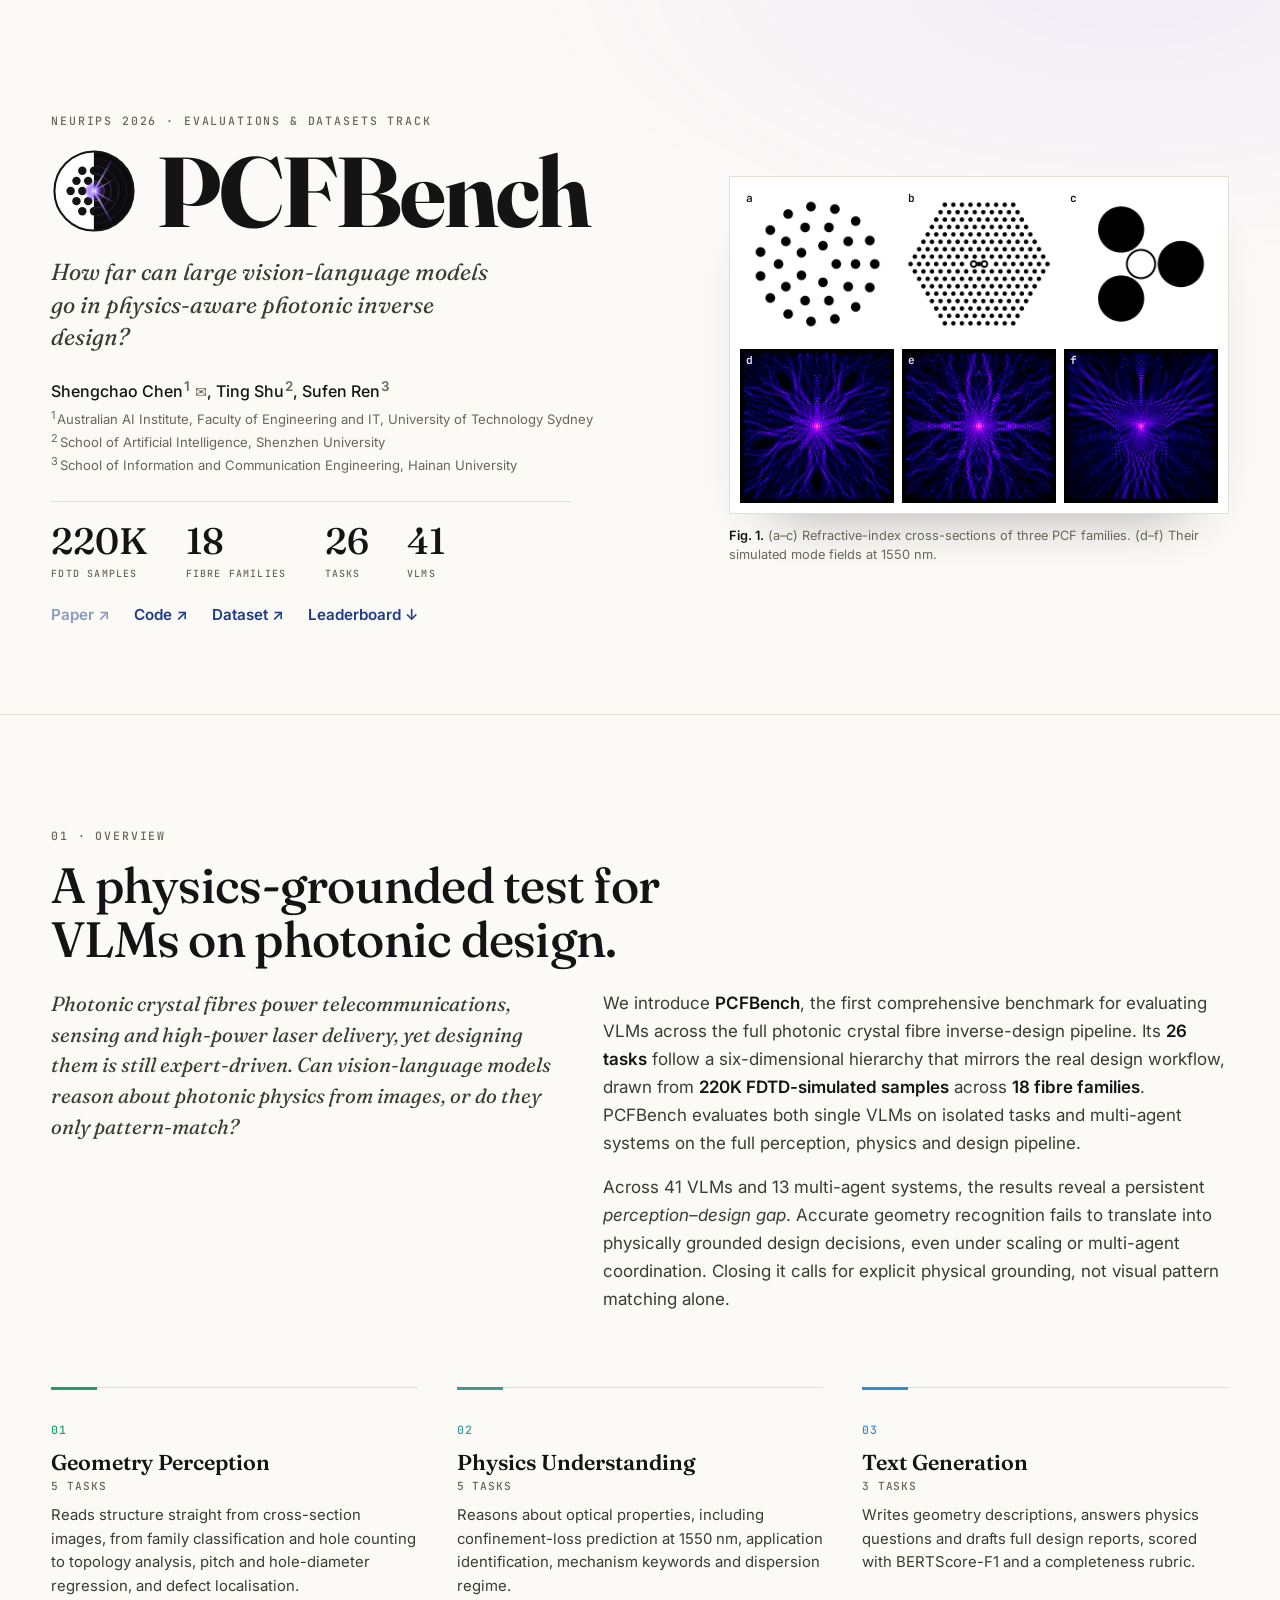
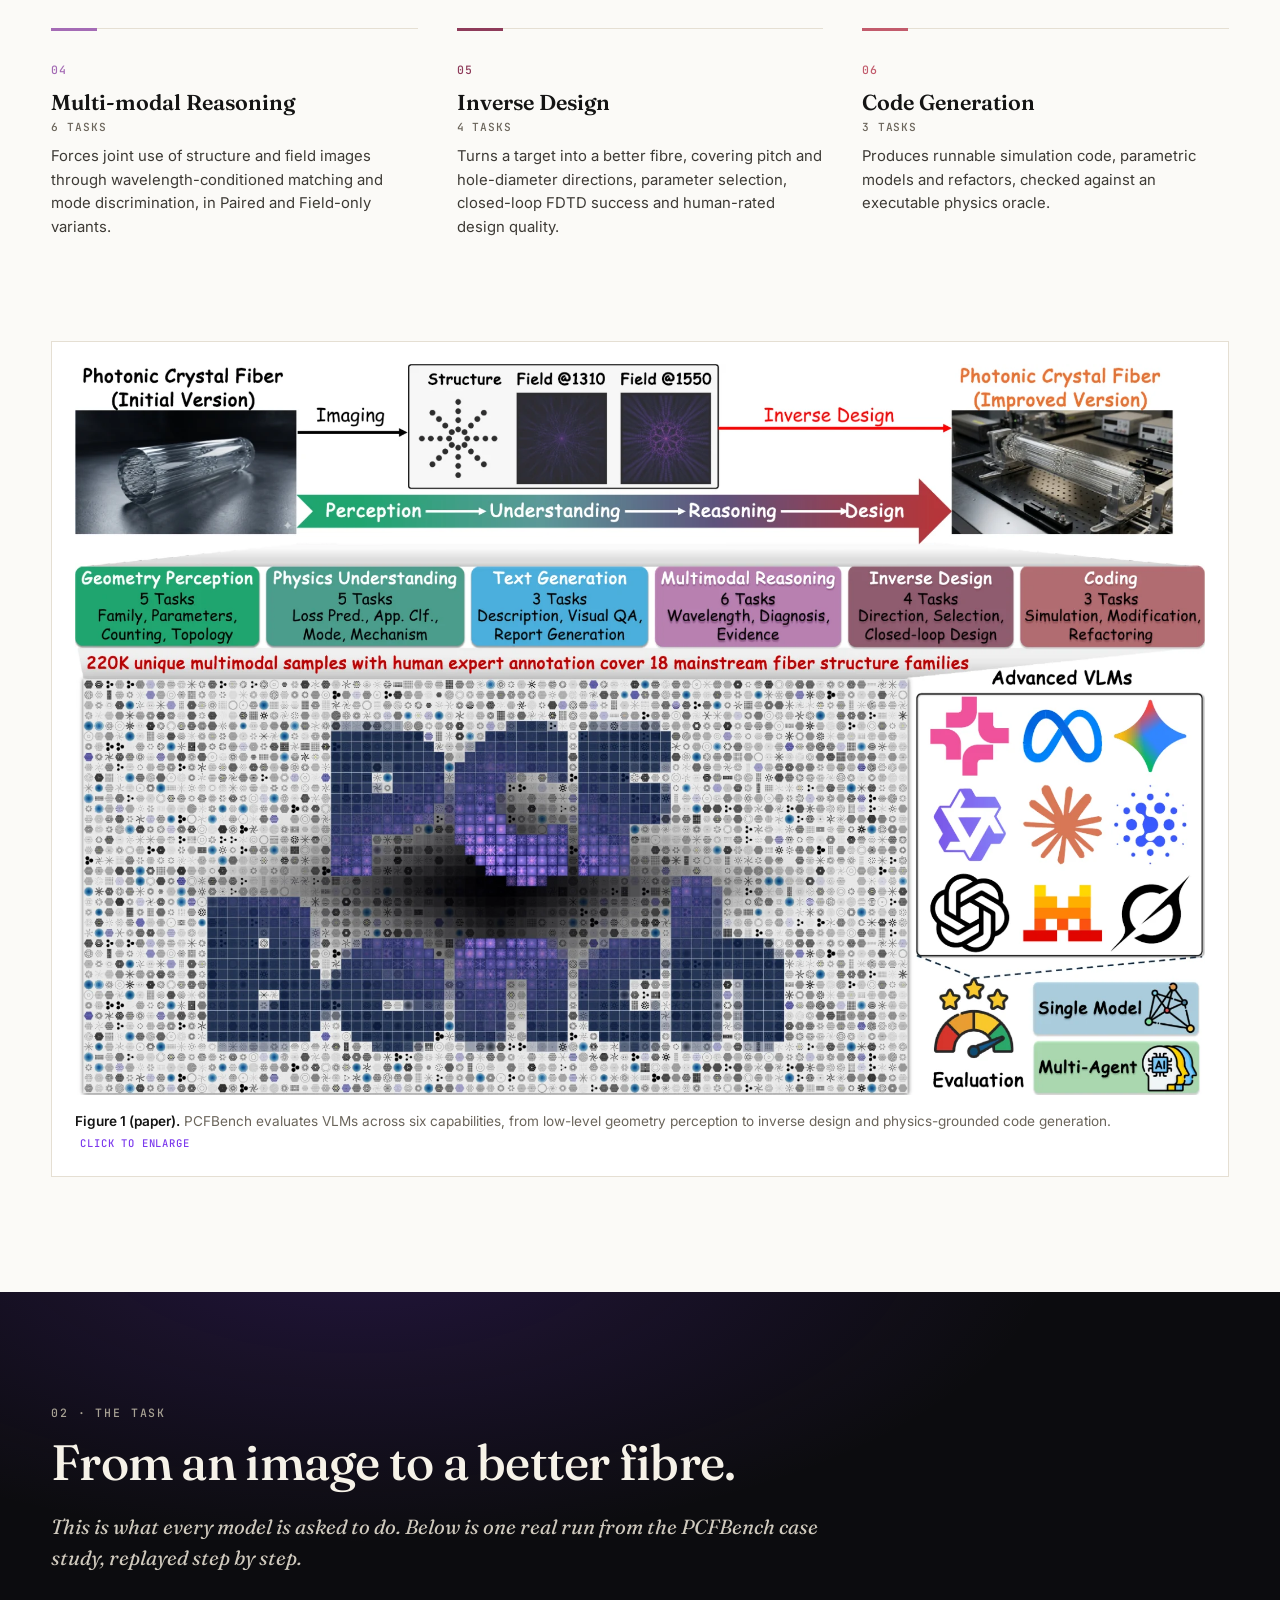
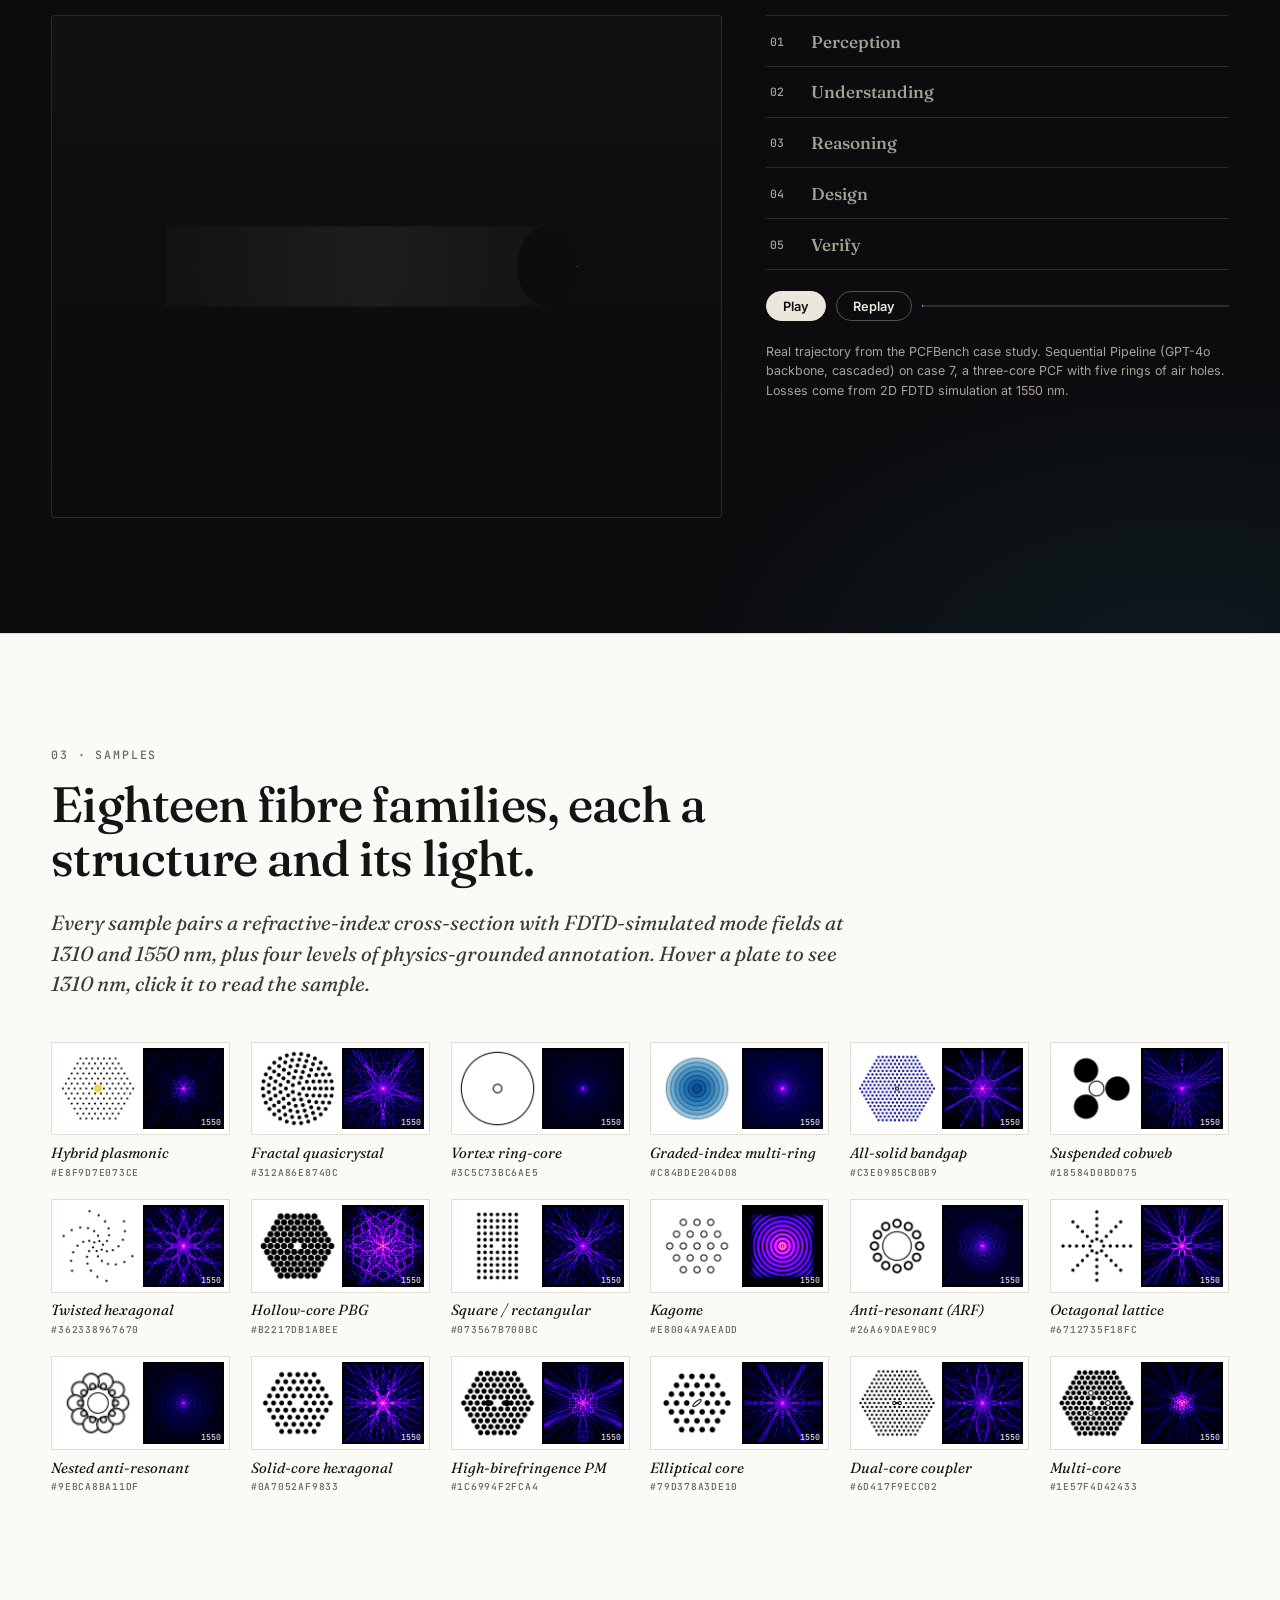
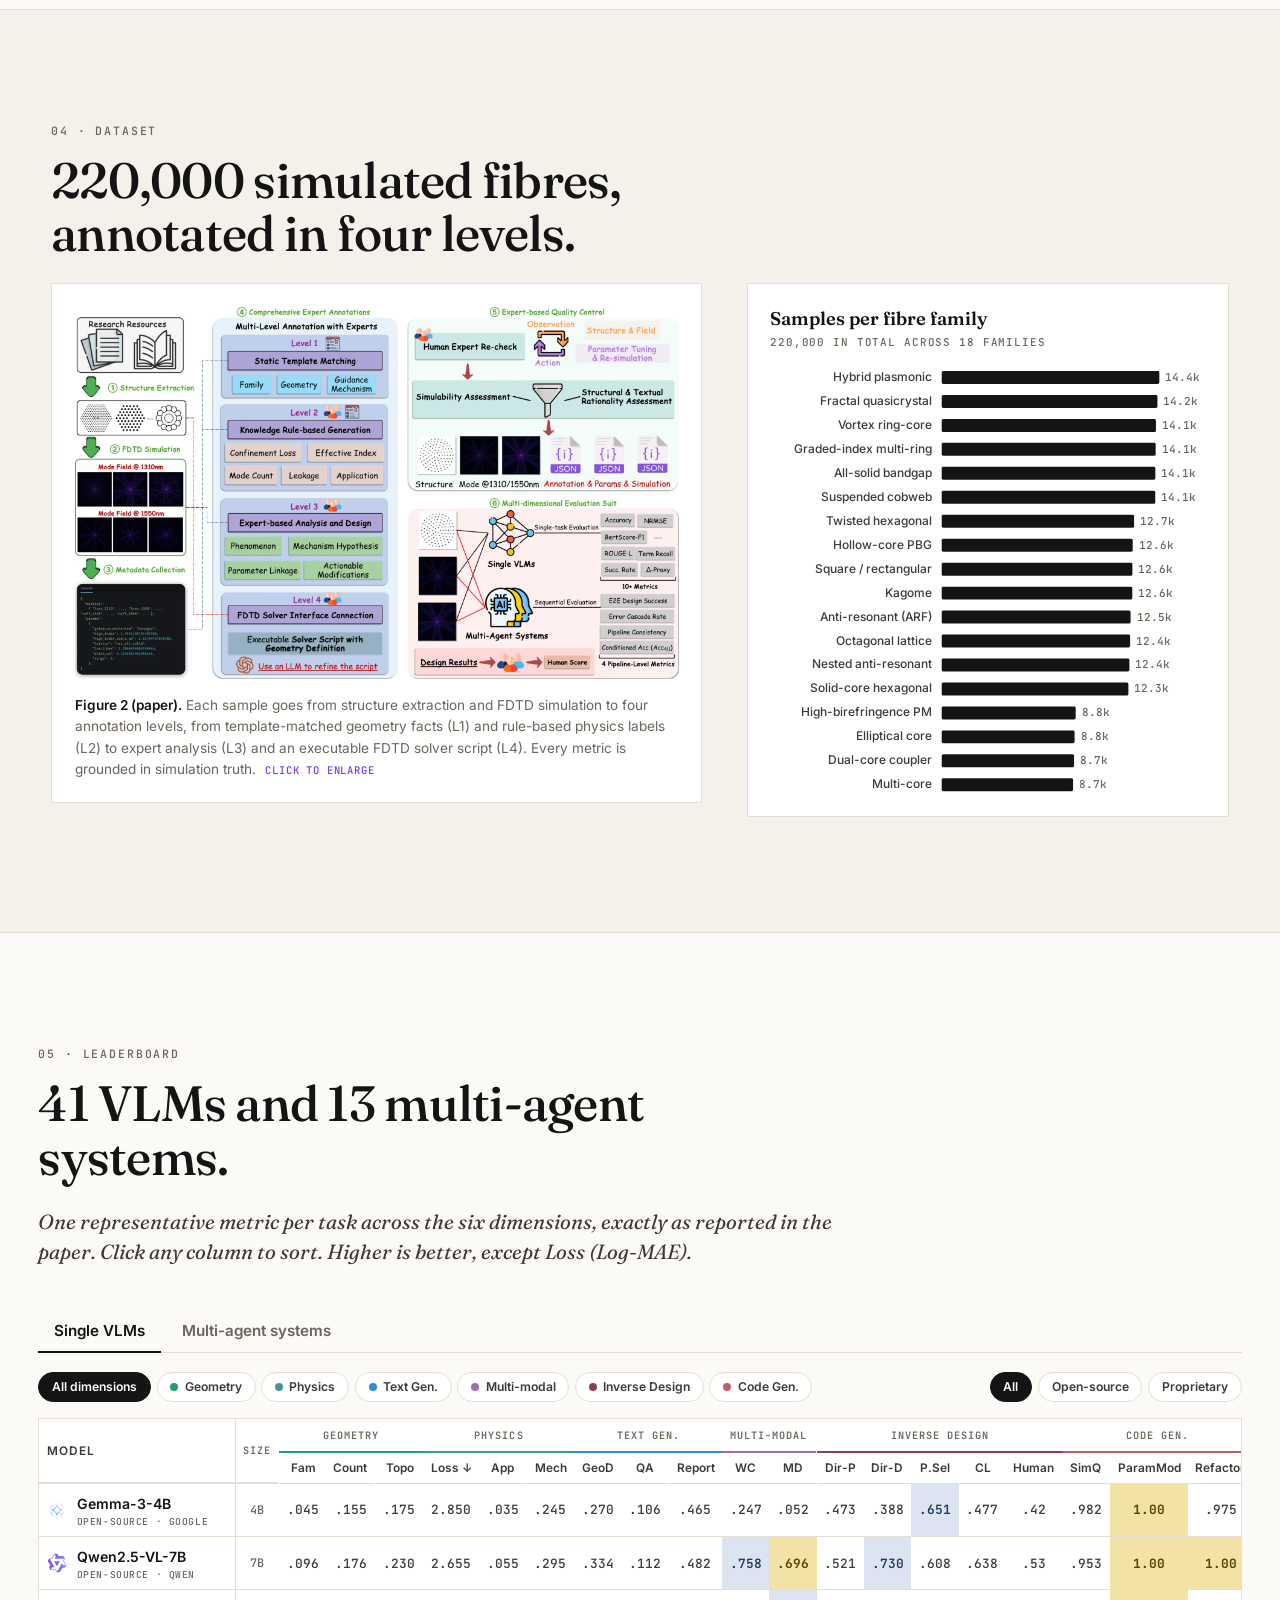
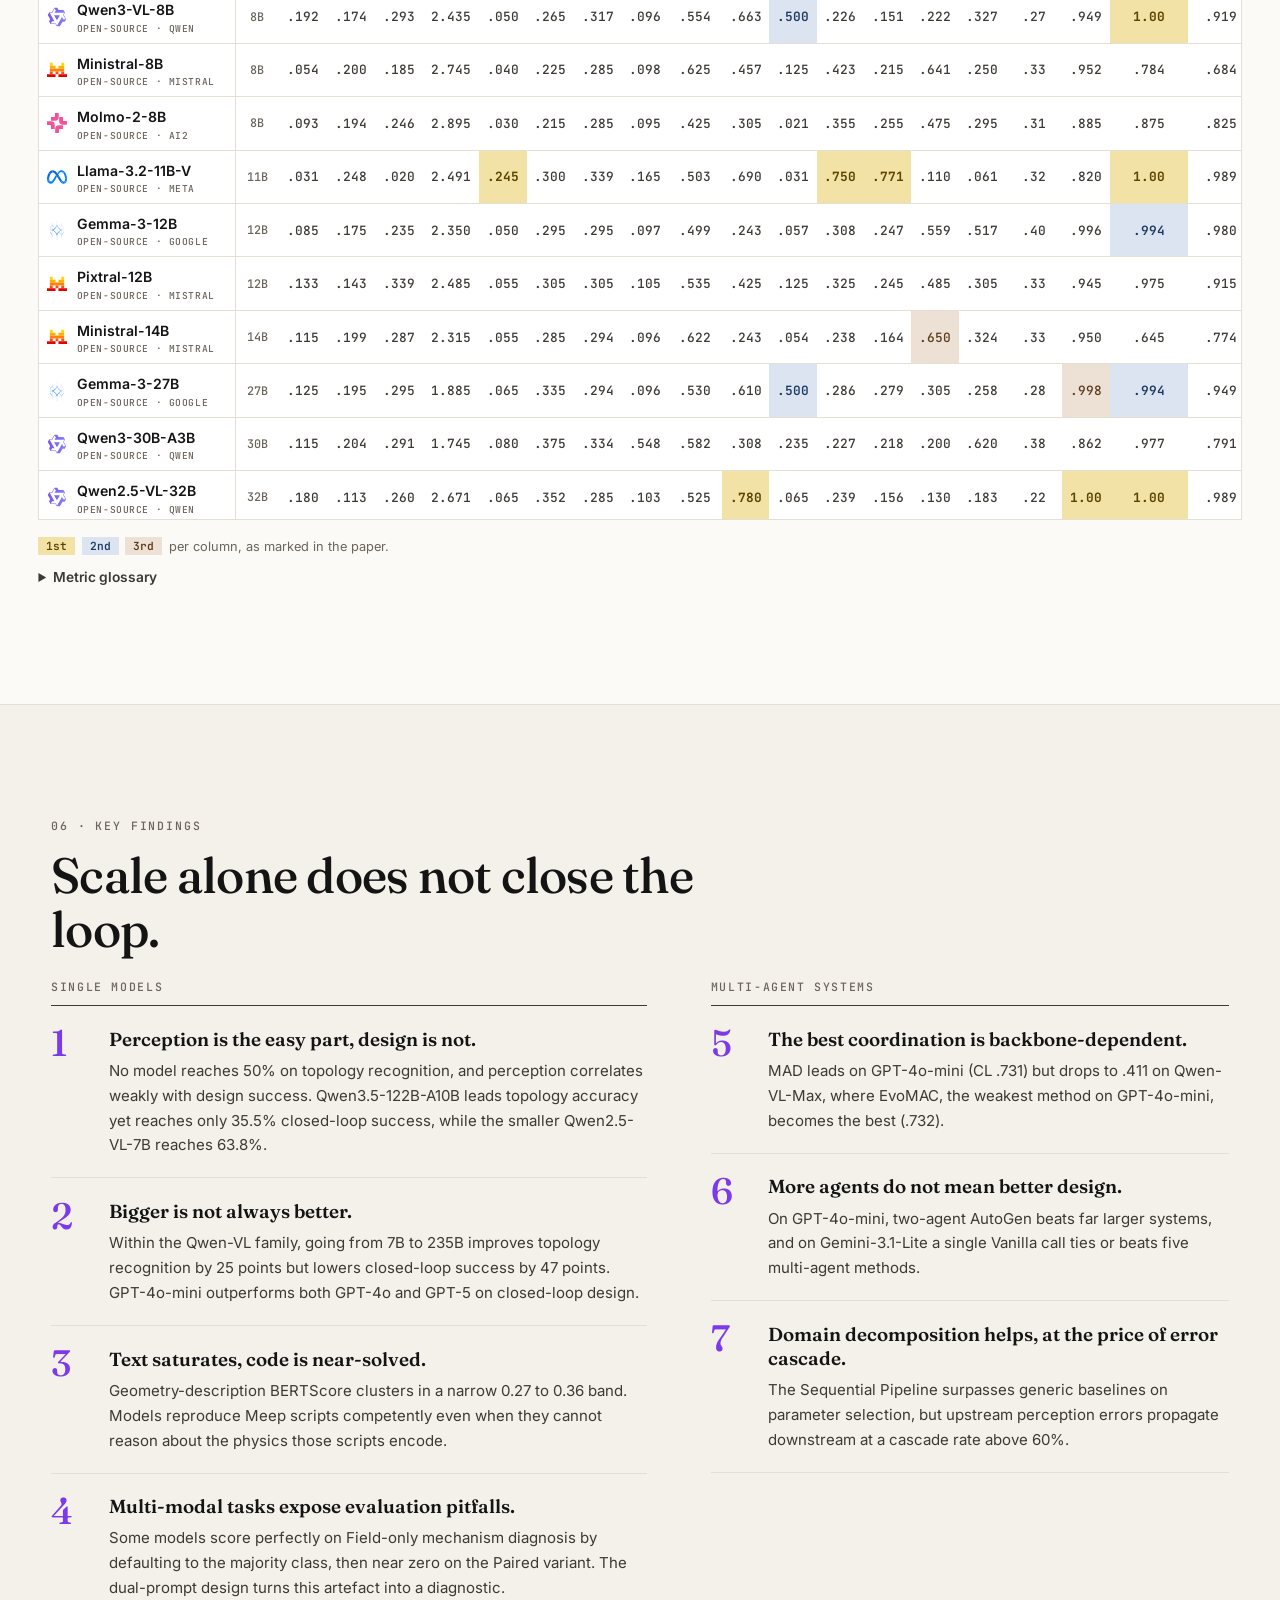
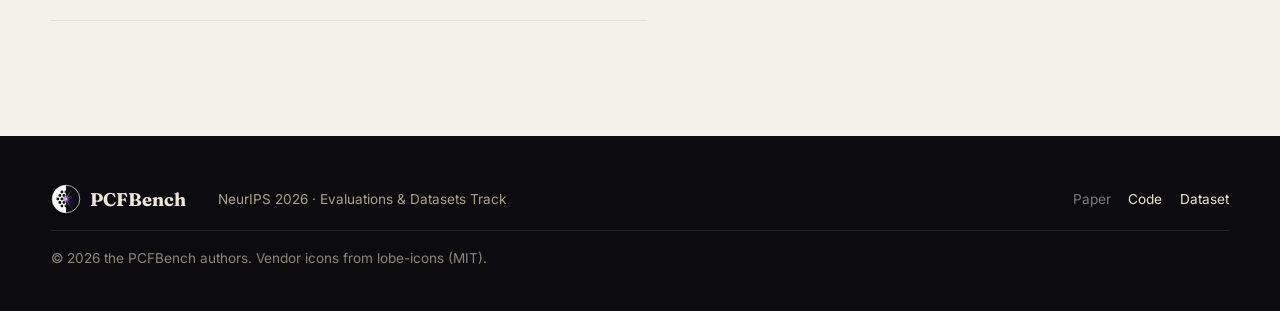
==== index.html @ 85753342 "Fix affiliation: School of Information and Communication Engineering, Hainan University" ====
<!doctype html>
<html lang="en">
<head>
  <meta charset="utf-8">
  <meta name="viewport" content="width=device-width, initial-scale=1">
  <title>PCFBench · NeurIPS 2026 Evaluations &amp; Datasets Track</title>
  <meta name="description" content="PCFBench evaluates 41 vision-language models on photonic crystal fibre inverse design, with 220K FDTD-simulated samples across 18 fibre families and 26 tasks.">
  <meta name="theme-color" content="#fbfaf7">
  <meta property="og:type" content="website">
  <meta property="og:url" content="https://pcfbench.github.io/">
  <meta property="og:title" content="PCFBench: How Far Can Large Vision-Language Models Go in Physics-aware Photonic Inverse Design?">
  <meta property="og:description" content="NeurIPS 2026 Evaluations & Datasets Track. 220K FDTD samples, 18 fibre families, 26 tasks, 41 VLMs.">
  <meta property="og:image" content="https://pcfbench.github.io/assets/img/brand/og-image.png">
  <meta property="og:image:width" content="1200">
  <meta property="og:image:height" content="630">
  <meta name="twitter:card" content="summary_large_image">
  <meta name="twitter:image" content="https://pcfbench.github.io/assets/img/brand/og-image.png">
  <link rel="icon" href="assets/img/brand/favicon.svg" type="image/svg+xml">
  <link rel="icon" href="assets/img/brand/favicon-32.png" sizes="32x32" type="image/png">
  <link rel="apple-touch-icon" href="assets/img/brand/apple-touch-icon.png">
  <link rel="preconnect" href="https://fonts.googleapis.com">
  <link rel="preconnect" href="https://fonts.gstatic.com" crossorigin>
  <link href="https://fonts.googleapis.com/css2?family=Fraunces:ital,opsz,wght@0,9..144,400;0,9..144,500;0,9..144,600;0,9..144,700;1,9..144,400;1,9..144,500&family=Inter:wght@400;500;600;700&family=JetBrains+Mono:wght@400;500;600&display=swap" rel="stylesheet">
  <link rel="stylesheet" href="assets/css/site.css">
  <script>document.documentElement.classList.add("js")</script>
</head>
<body>
<a class="skip" href="#overview">Skip to content</a>

<!-- ============================== NAV ============================== -->
<nav class="topnav" aria-label="Sections">
  <div class="wrap topnav-in">
    <a class="brand" href="#top"><img src="assets/img/brand/logo-mark.svg" alt="" width="26" height="26"><span>PCFBench</span></a>
    <button class="menu-btn" aria-expanded="false" aria-controls="navlinks">Menu</button>
    <ul id="navlinks" class="navlinks">
      <li><a href="#overview">Overview</a></li>
      <li><a href="#task">Task</a></li>
      <li><a href="#samples">Samples</a></li>
      <li><a href="#dataset">Dataset</a></li>
      <li><a href="#leaderboard">Leaderboard</a></li>
      <li><a href="#findings">Findings</a></li>
    </ul>
    <div class="navcta">
      <!-- PAPER-LINK: replace href="#" (and drop onclick/title/is-soon) with the arXiv URL once it is live -->
      <a href="#" class="is-soon" onclick="return false;" title="arXiv version coming soon">Paper</a>
      <a href="https://github.com/shengchaochen82/PCF-Bench-Eval" target="_blank" rel="noopener">Code</a>
      <a href="https://huggingface.co/datasets/PCF-Bench/PCF-Bench" target="_blank" rel="noopener">Dataset</a>
    </div>
  </div>
</nav>

<!-- ============================== HERO ============================== -->
<header id="top" class="hero">
  <div class="wrap hero-grid">
    <div class="hero-text">
      <p class="kicker">NeurIPS 2026 &middot; Evaluations &amp; Datasets Track</p>
      <h1 class="hero-title"><img class="hero-mark" src="assets/img/brand/logo-mark.svg" alt="" width="84" height="84">PCFBench</h1>
      <p class="hero-sub">How far can large vision-language models go in physics-aware photonic inverse design?</p>
      <p class="authors">
        <span>Shengchao Chen<sup>1</sup><a class="mail" href="mailto:shengchao.chen.uts@gmail.com" aria-label="Email Shengchao Chen">&#9993;</a></span>,
        <span>Ting Shu<sup>2</sup></span>,
        <span>Sufen Ren<sup>3</sup></span>
      </p>
      <ul class="affils">
        <li><sup>1</sup>Australian AI Institute, Faculty of Engineering and IT, University of Technology Sydney</li>
        <li><sup>2</sup>School of Artificial Intelligence, Shenzhen University</li>
        <li><sup>3</sup>School of Information and Communication Engineering, Hainan University</li>
      </ul>
      <div class="hero-rule"></div>
      <dl class="numerals">
        <div><dt>220K</dt><dd>FDTD samples</dd></div>
        <div><dt>18</dt><dd>fibre families</dd></div>
        <div><dt>26</dt><dd>tasks</dd></div>
        <div><dt>41</dt><dd>VLMs</dd></div>
      </dl>
      <p class="hero-links">
        <!-- PAPER-LINK: replace href="#" (and drop onclick/title/is-soon) with the arXiv URL once it is live -->
        <a href="#" class="is-soon" onclick="return false;" title="arXiv version coming soon">Paper <span aria-hidden="true">↗</span></a>
        <a href="https://github.com/shengchaochen82/PCF-Bench-Eval" target="_blank" rel="noopener">Code <span aria-hidden="true">↗</span></a>
        <a href="https://huggingface.co/datasets/PCF-Bench/PCF-Bench" target="_blank" rel="noopener">Dataset <span aria-hidden="true">↗</span></a>
        <a href="#leaderboard">Leaderboard <span aria-hidden="true">↓</span></a>
      </p>
    </div>
    <figure class="hero-fig">
      <div class="hero-plate">
        <div class="cell"><img src="assets/img/samples/PCF_fractal_quasicrystal_1ed2fa02ebae_struct.png" alt="Fractal quasicrystal PCF cross-section" width="336" height="336"><b>a</b></div>
        <div class="cell"><img src="assets/img/samples/PCF_dual_core_coupler_6d417f9ecc02_struct.png" alt="Dual-core coupler PCF cross-section" width="336" height="336"><b>b</b></div>
        <div class="cell"><img src="assets/img/samples/PCF_suspended_cobweb_18584d0bd075_struct.png" alt="Suspended cobweb PCF cross-section" width="336" height="336"><b>c</b></div>
        <div class="cell f"><img src="assets/img/samples/PCF_fractal_quasicrystal_1ed2fa02ebae_field_1550.webp" alt="Fractal quasicrystal mode field at 1550 nm" width="640" height="640"><b>d</b></div>
        <div class="cell f"><img src="assets/img/samples/PCF_dual_core_coupler_6d417f9ecc02_field_1550.webp" alt="Dual-core coupler mode field at 1550 nm" width="640" height="640"><b>e</b></div>
        <div class="cell f"><img src="assets/img/samples/PCF_suspended_cobweb_18584d0bd075_field_1550.webp" alt="Suspended cobweb mode field at 1550 nm" width="640" height="640"><b>f</b></div>
      </div>
      <figcaption><strong>Fig. 1.</strong> (a–c) Refractive-index cross-sections of three PCF families. (d–f) Their simulated mode fields at 1550 nm.</figcaption>
    </figure>
  </div>
</header>

<main>
<!-- ============================== OVERVIEW ============================== -->
<section id="overview" class="sec">
  <div class="wrap">
    <p class="kicker">01 &middot; Overview</p>
    <h2 class="sec-title reveal">A physics-grounded test for VLMs on photonic design.</h2>
    <div class="ov-grid reveal">
      <p class="lede">Photonic crystal fibres power telecommunications, sensing and high-power laser delivery, yet designing them is still expert-driven. Can vision-language models reason about photonic physics from images, or do they only pattern-match?</p>
      <div class="ov-body">
        <p>We introduce <strong>PCFBench</strong>, the first comprehensive benchmark for evaluating VLMs across the full photonic crystal fibre inverse-design pipeline. Its <strong>26 tasks</strong> follow a six-dimensional hierarchy that mirrors the real design workflow, drawn from <strong>220K FDTD-simulated samples</strong> across <strong>18 fibre families</strong>. PCFBench evaluates both single VLMs on isolated tasks and multi-agent systems on the full perception, physics and design pipeline.</p>
        <p>Across 41 VLMs and 13 multi-agent systems, the results reveal a persistent <em>perception–design gap</em>. Accurate geometry recognition fails to translate into physically grounded design decisions, even under scaling or multi-agent coordination. Closing it calls for explicit physical grounding, not visual pattern matching alone.</p>
      </div>
    </div>

    <ol class="dims reveal" aria-label="Six evaluation dimensions">
      <li class="dim" style="--c:var(--dim-geo)"><span class="dim-n">01</span><h3>Geometry Perception</h3><p class="dim-k">5 tasks</p><p>Reads structure straight from cross-section images, from family classification and hole counting to topology analysis, pitch and hole-diameter regression, and defect localisation.</p></li>
      <li class="dim" style="--c:var(--dim-phy)"><span class="dim-n">02</span><h3>Physics Understanding</h3><p class="dim-k">5 tasks</p><p>Reasons about optical properties, including confinement-loss prediction at 1550 nm, application identification, mechanism keywords and dispersion regime.</p></li>
      <li class="dim" style="--c:var(--dim-txt)"><span class="dim-n">03</span><h3>Text Generation</h3><p class="dim-k">3 tasks</p><p>Writes geometry descriptions, answers physics questions and drafts full design reports, scored with BERTScore-F1 and a completeness rubric.</p></li>
      <li class="dim" style="--c:var(--dim-mm)"><span class="dim-n">04</span><h3>Multi-modal Reasoning</h3><p class="dim-k">6 tasks</p><p>Forces joint use of structure and field images through wavelength-conditioned matching and mode discrimination, in Paired and Field-only variants.</p></li>
      <li class="dim" style="--c:var(--dim-inv)"><span class="dim-n">05</span><h3>Inverse Design</h3><p class="dim-k">4 tasks</p><p>Turns a target into a better fibre, covering pitch and hole-diameter directions, parameter selection, closed-loop FDTD success and human-rated design quality.</p></li>
      <li class="dim" style="--c:var(--dim-code)"><span class="dim-n">06</span><h3>Code Generation</h3><p class="dim-k">3 tasks</p><p>Produces runnable simulation code, parametric models and refactors, checked against an executable physics oracle.</p></li>
    </ol>

    <figure class="paper-fig reveal" data-zoom>
      <img src="assets/img/figures/pcfbench_overview.webp" alt="PCFBench overview figure from the paper" loading="lazy" width="2000" height="1293">
      <figcaption><strong>Figure 1 (paper).</strong> PCFBench evaluates VLMs across six capabilities, from low-level geometry perception to inverse design and physics-grounded code generation. <span class="zoom-hint">Click to enlarge</span></figcaption>
    </figure>
  </div>
</section>

<!-- ============================== DARKROOM: THE TASK ============================== -->
<section id="task" class="sec darkroom">
  <div class="wrap">
    <p class="kicker">02 &middot; The task</p>
    <h2 class="sec-title">From an image to a better fibre.</h2>
    <p class="lede dark-lede">This is what every model is asked to do. Below is one real run from the PCFBench case study, replayed step by step.</p>

    <div class="task-grid">
      <div class="stage" id="stage" aria-hidden="true">
        <svg class="rod" viewBox="0 0 560 300" fill="none">
          <defs>
            <linearGradient id="rodg" x1="0" x2="1"><stop offset="0" stop-color="#ece7dc" stop-opacity=".05"/><stop offset=".5" stop-color="#ece7dc" stop-opacity=".16"/><stop offset="1" stop-color="#ece7dc" stop-opacity=".04"/></linearGradient>
            <radialGradient id="rodlight"><stop offset="0" stop-color="#fff"/><stop offset=".3" stop-color="#c4b5fd"/><stop offset="1" stop-color="#7c3aed" stop-opacity="0"/></radialGradient>
          </defs>
          <path class="rod-body" d="M60 110 H440 A30 40 0 0 1 440 190 H60" fill="url(#rodg)" stroke="#ece7dc" stroke-opacity=".55" stroke-width="1.4"/>
          <ellipse class="rod-back" cx="60" cy="150" rx="30" ry="40" stroke="#ece7dc" stroke-opacity=".35" stroke-width="1.2"/>
          <ellipse class="rod-face" cx="440" cy="150" rx="30" ry="40" fill="#0c0c0f" stroke="#ece7dc" stroke-width="1.6"/>
          <circle class="rod-core" cx="440" cy="150" r="9" fill="url(#rodlight)"/>
          <path class="rod-beam" d="M470 150 H540" stroke="#a78bfa" stroke-width="2" stroke-linecap="round"/>
        </svg>

        <figure class="splate">
          <div class="pimg light">
            <img class="s-before" src="assets/img/case07/struct_before.png" alt="" width="560" height="560">
            <img class="s-after" src="assets/img/case07/struct_after.png" alt="" width="560" height="560">
            <div class="scan"></div>
            <div class="tag tag-fam"></div>
            <div class="tag tag-pitch"></div>
          </div>
          <figcaption>Structure</figcaption>
        </figure>

        <figure class="fplate">
          <div class="pimg darkp">
            <img class="f-before" src="assets/img/case07/field_before.webp" alt="" width="720" height="720">
            <img class="f-after" src="assets/img/case07/field_after.webp" alt="" width="720" height="720">
            <div class="halo"></div>
            <div class="tag tag-mech"></div>
          </div>
          <figcaption>Mode field &middot; 1550 nm</figcaption>
        </figure>

        <div class="logbar">
          <div class="lb-axis"><span style="left:0%">0.1</span><span style="left:25%">1</span><span style="left:50%">10</span><span style="left:75%">100</span><span style="left:100%">1000</span></div>
          <div class="lb-track"></div>
          <i class="mk mk-pred"><em>predicted</em></i>
          <i class="mk mk-sim"><em>simulated</em></i>
          <i class="mk mk-after"><em>after redesign</em></i>
          <span class="lb-unit">loss, dB/km (log scale)</span>
        </div>

        <div class="counter"><span class="counter-num">52.1</span><span class="counter-unit">dB/km</span></div>
        <p class="outro"></p>
      </div>

      <div class="panel">
        <ol class="steps" id="steps"></ol>
        <div class="controls">
          <button class="ctl" id="anim-toggle" type="button">Pause</button>
          <button class="ctl ghost" id="anim-replay" type="button">Replay</button>
          <div class="progress" aria-hidden="true"><i id="anim-progress"></i></div>
        </div>
        <p class="footnote" id="task-footnote"></p>
      </div>
    </div>
  </div>
</section>

<!-- ============================== SAMPLES ============================== -->
<section id="samples" class="sec">
  <div class="wrap">
    <p class="kicker">03 &middot; Samples</p>
    <h2 class="sec-title reveal">Eighteen fibre families, each a structure and its light.</h2>
    <p class="lede reveal">Every sample pairs a refractive-index cross-section with FDTD-simulated mode fields at 1310 and 1550 nm, plus four levels of physics-grounded annotation. Hover a plate to see 1310 nm, click it to read the sample.</p>
    <div class="plates" id="sample-grid"></div>
  </div>
</section>

<dialog class="sheet" id="sheet" aria-labelledby="sheet-title">
  <div class="sheet-in">
    <button class="sheet-close" type="button" aria-label="Close">×</button>
    <div class="sheet-head">
      <p class="kicker" id="sheet-id"></p>
      <h3 id="sheet-title"></h3>
    </div>
    <div class="sheet-imgs">
      <figure><img id="sheet-struct" alt=""><figcaption>Structure</figcaption></figure>
      <figure class="f"><img id="sheet-f1310" alt=""><figcaption>Field &middot; 1310 nm</figcaption></figure>
      <figure class="f"><img id="sheet-f1550" alt=""><figcaption>Field &middot; 1550 nm</figcaption></figure>
    </div>
    <div class="sheet-tabs" role="tablist">
      <button role="tab" data-level="level1" aria-selected="true">L1 &middot; Geometry</button>
      <button role="tab" data-level="level2" aria-selected="false">L2 &middot; Physics</button>
      <button role="tab" data-level="level3" aria-selected="false">L3 &middot; Diagnosis</button>
      <button role="tab" data-level="level4" aria-selected="false">L4 &middot; Code</button>
    </div>
    <div class="sheet-body" role="tabpanel">
      <p class="q-label">Question</p><p id="sheet-q"></p>
      <p class="q-label">Answer</p><div id="sheet-a"></div>
    </div>
  </div>
</dialog>

<!-- ============================== DATASET ============================== -->
<section id="dataset" class="sec sec-alt">
  <div class="wrap">
    <p class="kicker">04 &middot; Dataset</p>
    <h2 class="sec-title reveal">220,000 simulated fibres, annotated in four levels.</h2>
    <div class="ds-grid">
      <figure class="paper-fig reveal" data-zoom>
        <img src="assets/img/figures/pcfbench_pipeline.webp" alt="PCFBench construction and evaluation pipeline from the paper" loading="lazy" width="2000" height="1234">
        <figcaption><strong>Figure 2 (paper).</strong> Each sample goes from structure extraction and FDTD simulation to four annotation levels, from template-matched geometry facts (L1) and rule-based physics labels (L2) to expert analysis (L3) and an executable FDTD solver script (L4). Every metric is grounded in simulation truth. <span class="zoom-hint">Click to enlarge</span></figcaption>
      </figure>
      <div class="ds-chart reveal">
        <h3 class="chart-title">Samples per fibre family</h3>
        <p class="chart-sub">220,000 in total across 18 families</p>
        <svg id="families-chart" role="img" aria-label="Bar chart of sample counts for the 18 PCF families"></svg>
      </div>
    </div>
  </div>
</section>

<!-- ============================== LEADERBOARD ============================== -->
<section id="leaderboard" class="sec">
  <div class="wrap">
    <p class="kicker">05 &middot; Leaderboard</p>
    <h2 class="sec-title reveal">41 VLMs and 13 multi-agent systems.</h2>
    <p class="lede reveal">One representative metric per task across the six dimensions, exactly as reported in the paper. Click any column to sort. Higher is better, except Loss (Log-MAE).</p>

    <div class="lb-tabs" role="tablist">
      <button role="tab" id="tab-single" aria-selected="true" aria-controls="panel-single">Single VLMs</button>
      <button role="tab" id="tab-mas" aria-selected="false" aria-controls="panel-mas">Multi-agent systems</button>
    </div>

    <div id="panel-single" class="lb-panel" role="tabpanel" aria-labelledby="tab-single">
      <div class="lb-controls">
        <div class="chips" id="dim-chips" aria-label="Dimension"></div>
        <div class="chips" id="type-chips" aria-label="Model type">
          <button class="chip" data-type="all" aria-pressed="true">All</button>
          <button class="chip" data-type="open" aria-pressed="false">Open-source</button>
          <button class="chip" data-type="proprietary" aria-pressed="false">Proprietary</button>
        </div>
      </div>
      <div class="lb-scroll"><table class="lb" id="lb-single"></table></div>
    </div>

    <div id="panel-mas" class="lb-panel" role="tabpanel" aria-labelledby="tab-mas" hidden>
      <div class="lb-scroll"><table class="lb lb-mas" id="lb-mas"></table></div>
      <p class="lb-note">PSel = parameter-selection accuracy, CL = closed-loop FDTD success, HS = human score. The Sequential Pipeline appears in its cascaded and oracle modes.</p>
    </div>

    <p class="lb-legend"><span class="r1">1st</span><span class="r2">2nd</span><span class="r3">3rd</span> per column, as marked in the paper.</p>
    <details class="glossary">
      <summary>Metric glossary</summary>
      <dl id="glossary"></dl>
    </details>
  </div>
</section>

<!-- ============================== FINDINGS ============================== -->
<section id="findings" class="sec sec-alt">
  <div class="wrap">
    <p class="kicker">06 &middot; Key findings</p>
    <h2 class="sec-title reveal">Scale alone does not close the loop.</h2>
    <div class="find-groups">
      <div class="find-group reveal">
        <h3 class="find-h">Single models</h3>
        <ol class="finds">
          <li><span class="fn">1</span><div><h4>Perception is the easy part, design is not.</h4><p>No model reaches 50% on topology recognition, and perception correlates weakly with design success. Qwen3.5-122B-A10B leads topology accuracy yet reaches only 35.5% closed-loop success, while the smaller Qwen2.5-VL-7B reaches 63.8%.</p></div></li>
          <li><span class="fn">2</span><div><h4>Bigger is not always better.</h4><p>Within the Qwen-VL family, going from 7B to 235B improves topology recognition by 25 points but lowers closed-loop success by 47 points. GPT-4o-mini outperforms both GPT-4o and GPT-5 on closed-loop design.</p></div></li>
          <li><span class="fn">3</span><div><h4>Text saturates, code is near-solved.</h4><p>Geometry-description BERTScore clusters in a narrow 0.27 to 0.36 band. Models reproduce Meep scripts competently even when they cannot reason about the physics those scripts encode.</p></div></li>
          <li><span class="fn">4</span><div><h4>Multi-modal tasks expose evaluation pitfalls.</h4><p>Some models score perfectly on Field-only mechanism diagnosis by defaulting to the majority class, then near zero on the Paired variant. The dual-prompt design turns this artefact into a diagnostic.</p></div></li>
        </ol>
      </div>
      <div class="find-group reveal">
        <h3 class="find-h">Multi-agent systems</h3>
        <ol class="finds">
          <li><span class="fn">5</span><div><h4>The best coordination is backbone-dependent.</h4><p>MAD leads on GPT-4o-mini (CL .731) but drops to .411 on Qwen-VL-Max, where EvoMAC, the weakest method on GPT-4o-mini, becomes the best (.732).</p></div></li>
          <li><span class="fn">6</span><div><h4>More agents do not mean better design.</h4><p>On GPT-4o-mini, two-agent AutoGen beats far larger systems, and on Gemini-3.1-Lite a single Vanilla call ties or beats five multi-agent methods.</p></div></li>
          <li><span class="fn">7</span><div><h4>Domain decomposition helps, at the price of error cascade.</h4><p>The Sequential Pipeline surpasses generic baselines on parameter selection, but upstream perception errors propagate downstream at a cascade rate above 60%.</p></div></li>
        </ol>
      </div>
    </div>
  </div>
</section>
</main>

<!-- ============================== FOOTER ============================== -->
<footer class="foot">
  <div class="wrap foot-in">
    <a class="brand" href="#top"><img src="assets/img/brand/logo-mark-dark.svg" alt="" width="30" height="30"><span>PCFBench</span></a>
    <p>NeurIPS 2026 &middot; Evaluations &amp; Datasets Track</p>
    <p class="foot-links">
      <!-- PAPER-LINK: replace href="#" (and drop onclick/title/is-soon) with the arXiv URL once it is live -->
      <a href="#" class="is-soon" onclick="return false;" title="arXiv version coming soon">Paper</a>
      <a href="https://github.com/shengchaochen82/PCF-Bench-Eval" target="_blank" rel="noopener">Code</a>
      <a href="https://huggingface.co/datasets/PCF-Bench/PCF-Bench" target="_blank" rel="noopener">Dataset</a>
    </p>
    <p class="foot-small">© 2026 the PCFBench authors. Vendor icons from lobe-icons (MIT).</p>
  </div>
</footer>

<dialog class="lightbox" id="lightbox" aria-label="Enlarged figure">
  <button class="sheet-close" type="button" aria-label="Close">×</button>
  <img alt="">
</dialog>

<script src="https://cdnjs.cloudflare.com/ajax/libs/gsap/3.12.5/gsap.min.js" defer></script>
<script type="module" src="assets/js/main.js"></script>
<script type="module" src="assets/js/animation.js"></script>
<script type="module" src="assets/js/samples.js"></script>
<script type="module" src="assets/js/families.js"></script>
<script type="module" src="assets/js/leaderboard.js"></script>
</body>
</html>
---- assets/css/site.css ----
/* =====================================================================
   PCFBench project page — editorial paper + one darkroom band
   ===================================================================== */

:root {
  --paper: #fbfaf7;
  --paper-2: #f4f1ea;
  --ink: #141414;
  --ink-soft: #3d3a35;
  --mute: #6b655b;
  --rule: #e5dfd3;
  --dark: #0c0c0f;
  --cream: #ece7dc;
  --cream-mute: #a8a294;
  --violet: #7c3aed;
  --violet-soft: #a78bfa;
  --cyan: #67e8f9;
  --link: #1e3a8a;
  --ok: #4ade80;
  --bad: #fb923c;

  --dim-geo: #1f9e6e;
  --dim-phy: #3f9a8c;
  --dim-txt: #2b8fd6;
  --dim-mm: #a46bb5;
  --dim-inv: #8e3b5a;
  --dim-code: #c25b6c;

  --r1: #f3e2a6; --r1-ink: #5a4500;
  --r2: #dbe4f0; --r2-ink: #1e3a5f;
  --r3: #ece1d4; --r3-ink: #5b3a1e;

  --serif: "Fraunces", Georgia, "Times New Roman", serif;
  --sans: "Inter", system-ui, -apple-system, "Segoe UI", sans-serif;
  --mono: "JetBrains Mono", ui-monospace, SFMono-Regular, Menlo, monospace;
  --w: min(1200px, 92vw);
  --field: saturate(1.5) brightness(1.7) contrast(1.12);
}

*, *::before, *::after { box-sizing: border-box; }
html { scroll-behavior: smooth; -webkit-text-size-adjust: 100%; scroll-padding-top: 72px; }
body { margin: 0; background: var(--paper); color: var(--ink); font: 400 17px/1.65 var(--sans); -webkit-font-smoothing: antialiased; }
img { max-width: 100%; height: auto; display: block; }
a { color: var(--link); text-decoration: none; }
a:hover { text-decoration: underline; text-underline-offset: 3px; }
:focus-visible { outline: 2px solid var(--violet); outline-offset: 3px; border-radius: 2px; }
button { font: inherit; }
[hidden] { display: none !important; }
h1, h2, h3, h4 { font-optical-sizing: auto; }
.wrap { width: var(--w); margin-inline: auto; }
.skip { position: absolute; left: -9999px; }
.skip:focus { left: 1rem; top: 1rem; z-index: 100; background: var(--ink); color: #fff; padding: .5rem .8rem; }
.is-soon { opacity: .5; cursor: default; }
.is-soon:hover { text-decoration: none; }

/* ---------- shared type ---------- */
.kicker { font: 500 .72rem/1 var(--mono); letter-spacing: .16em; text-transform: uppercase; color: var(--mute); margin: 0 0 1.1rem; }
.sec { padding: clamp(4.5rem, 9vw, 7.5rem) 0; border-top: 1px solid var(--rule); }
.sec-alt { background: var(--paper-2); }
.sec-title { font: 500 clamp(2rem, 4.2vw, 3.1rem)/1.08 var(--serif); letter-spacing: -.015em; margin: 0 0 1.4rem; max-width: 22ch; }
.lede { font: italic 400 clamp(1.08rem, 1.6vw, 1.28rem)/1.5 var(--serif); color: var(--ink-soft); max-width: 62ch; margin: 0 0 2.6rem; }

.js .reveal { opacity: 0; transform: translateY(14px); transition: opacity .7s ease, transform .7s ease; }
.js .reveal.in { opacity: 1; transform: none; }

/* ---------- nav ---------- */
.topnav { position: fixed; inset: 0 0 auto 0; z-index: 50; background: rgba(251, 250, 247, .88); backdrop-filter: saturate(1.4) blur(12px); -webkit-backdrop-filter: saturate(1.4) blur(12px); border-bottom: 1px solid var(--rule); transform: translateY(-100%); transition: transform .35s ease; }
.topnav.show { transform: none; }
.topnav-in { display: flex; align-items: center; gap: 1.5rem; height: 58px; }
.brand { display: inline-flex; align-items: center; gap: .55rem; font: 700 1.15rem var(--serif); color: var(--ink); }
.brand:hover { text-decoration: none; }
.navlinks { display: flex; gap: 1.3rem; list-style: none; margin: 0 auto 0 1rem; padding: 0; }
.navlinks a { font: 500 .86rem var(--sans); color: var(--ink-soft); }
.navlinks a.active { color: var(--ink); text-decoration: underline; text-underline-offset: 6px; text-decoration-color: var(--violet); }
.navcta { display: flex; gap: .45rem; }
.navcta a { font: 600 .8rem var(--sans); padding: .36rem .82rem; border: 1px solid var(--rule); border-radius: 999px; color: var(--ink); }
.navcta a:hover { border-color: var(--ink); text-decoration: none; }
.menu-btn { display: none; margin-left: auto; font: 600 .82rem var(--sans); background: none; border: 1px solid var(--rule); border-radius: 999px; padding: .36rem .9rem; cursor: pointer; color: var(--ink); }
@media (max-width: 880px) {
  .menu-btn { display: inline-block; }
  .navcta { display: none; }
  .navlinks { position: absolute; top: 58px; left: 0; right: 0; margin: 0; flex-direction: column; gap: .2rem; background: var(--paper); border-bottom: 1px solid var(--rule); padding: .8rem 4vw 1rem; display: none; }
  .navlinks.open { display: flex; }
  .navlinks a { display: block; padding: .45rem 0; font-size: 1rem; }
}

/* ---------- hero ---------- */
.hero { padding: clamp(4.5rem, 9vw, 7.5rem) 0 clamp(4rem, 7vw, 6rem); background: radial-gradient(900px 440px at 88% -4%, rgba(124, 58, 237, .07), transparent 70%), var(--paper); }
.hero-grid { display: grid; grid-template-columns: 1.08fr 1fr; gap: clamp(2rem, 5vw, 4.5rem); align-items: center; }
.hero-title { display: flex; align-items: center; gap: clamp(.7rem, 1.6vw, 1.2rem); font: 700 clamp(3.2rem, 8vw, 6.2rem)/.95 var(--serif); letter-spacing: -.025em; margin: .1rem 0 1.1rem; }
.hero-mark { width: clamp(50px, 6.8vw, 86px); height: auto; flex: 0 0 auto; }
.hero-sub { font: italic 400 clamp(1.15rem, 1.9vw, 1.45rem)/1.4 var(--serif); color: var(--ink-soft); max-width: 30ch; margin: 0 0 1.5rem; }
.authors { font: 500 1rem var(--sans); margin: 0 0 .4rem; }
.authors sup { color: var(--mute); font-weight: 600; margin-left: 1px; }
.mail { margin-left: .3rem; color: var(--mute); font-size: .9em; }
.mail:hover { color: var(--violet); text-decoration: none; }
.affils { list-style: none; padding: 0; margin: 0; font-size: .82rem; color: var(--mute); line-height: 1.55; }
.affils sup { margin-right: 2px; }
.hero-rule { height: 1px; background: var(--rule); margin: 1.6rem 0 1.3rem; max-width: 520px; }
.numerals { display: flex; flex-wrap: wrap; gap: clamp(1.2rem, 3vw, 2.4rem); margin: 0; }
.numerals div { display: flex; flex-direction: column; }
.numerals dt { font: 500 clamp(1.8rem, 3vw, 2.3rem)/1 var(--serif); }
.numerals dd { margin: .45rem 0 0; font: 500 .62rem var(--mono); letter-spacing: .12em; text-transform: uppercase; color: var(--mute); }
.hero-links { display: flex; flex-wrap: wrap; gap: .5rem 1.5rem; margin: 1.6rem 0 0; font: 600 .95rem var(--sans); }
.hero-fig { margin: 0; justify-self: end; width: 100%; max-width: 500px; }
.hero-plate { display: grid; grid-template-columns: repeat(3, 1fr); gap: 8px; background: #fff; border: 1px solid var(--rule); padding: 10px; box-shadow: 0 34px 60px -44px rgba(20, 20, 20, .45); }
.cell { position: relative; aspect-ratio: 1; overflow: hidden; background: #fff; }
.cell img { width: 100%; height: 100%; object-fit: cover; }
.cell.f { background: #000; }
.cell.f img { filter: var(--field); }
.cell b { position: absolute; left: 6px; top: 4px; font: 600 .7rem var(--mono); color: var(--ink); }
.cell.f b { color: #eee; }
.hero-fig figcaption { font-size: .8rem; color: var(--mute); margin-top: .75rem; line-height: 1.5; }
.hero-fig figcaption strong, .paper-fig figcaption strong { color: var(--ink); font-weight: 600; }
@media (max-width: 920px) {
  .hero-grid { grid-template-columns: 1fr; }
  .hero-fig { justify-self: start; max-width: 560px; }
}

/* ---------- overview ---------- */
.ov-grid { display: grid; grid-template-columns: 1fr 1.25fr; gap: clamp(1.5rem, 4vw, 4rem); margin-bottom: 3.6rem; }
.ov-grid .lede { margin: 0; }
.ov-body p { margin: 0 0 1rem; color: var(--ink-soft); }
.ov-body strong { color: var(--ink); font-weight: 600; }
.dims { list-style: none; padding: 0; margin: 0 0 4.5rem; display: grid; grid-template-columns: repeat(3, 1fr); column-gap: 2.4rem; }
.dim { padding: 1.6rem 0 1.8rem; border-top: 1px solid var(--rule); position: relative; }
.dim::before { content: ""; position: absolute; top: -1px; left: 0; width: 46px; height: 3px; background: var(--c); }
.dim-n { font: 500 .72rem var(--mono); color: var(--c); letter-spacing: .1em; }
.dim h3 { font: 600 1.35rem/1.2 var(--serif); margin: .5rem 0 .2rem; }
.dim-k { font: 500 .7rem var(--mono); letter-spacing: .08em; text-transform: uppercase; color: var(--mute); margin: 0 0 .7rem; }
.dim p:last-child { margin: 0; font-size: .93rem; color: var(--ink-soft); line-height: 1.6; }
.paper-fig { margin: 0; background: #fff; border: 1px solid var(--rule); padding: clamp(.8rem, 2vw, 1.4rem); cursor: zoom-in; }
.paper-fig figcaption { font-size: .85rem; color: var(--mute); margin-top: 1rem; line-height: 1.55; }
.zoom-hint { font: 500 .66rem var(--mono); letter-spacing: .08em; text-transform: uppercase; color: var(--violet); margin-left: .35rem; white-space: nowrap; }
@media (max-width: 920px) { .ov-grid { grid-template-columns: 1fr; } .dims { grid-template-columns: 1fr 1fr; } }
@media (max-width: 580px) { .dims { grid-template-columns: 1fr; } }

/* ---------- darkroom: the task ---------- */
.darkroom { background: var(--dark); color: var(--cream); border-top: 0; position: relative; overflow: hidden; }
.darkroom::before { content: ""; position: absolute; inset: 0; pointer-events: none;
  background: radial-gradient(1000px 440px at 28% -6%, rgba(124, 58, 237, .2), transparent 70%), radial-gradient(700px 420px at 92% 104%, rgba(34, 211, 238, .07), transparent 70%); }
.darkroom .wrap { position: relative; }
.darkroom .kicker { color: var(--cream-mute); }
.darkroom .sec-title { color: #f6f2e8; }
.dark-lede { color: #cfc9bd; }
.task-grid { display: grid; grid-template-columns: 1.45fr 1fr; gap: clamp(1.5rem, 3.5vw, 3rem); align-items: start; }

.stage { position: relative; aspect-ratio: 16 / 12; border: 1px solid rgba(236, 231, 220, .12); border-radius: 4px; background: linear-gradient(180deg, rgba(255, 255, 255, .025), rgba(255, 255, 255, 0)); overflow: hidden; }
.rod { position: absolute; left: 8%; top: 20%; width: 84%; height: auto; }
.splate, .fplate { position: absolute; top: 7%; width: 40%; margin: 0; }
.splate { left: 6.5%; }
.fplate { right: 6.5%; }
.pimg { position: relative; aspect-ratio: 1; overflow: hidden; border: 1px solid rgba(236, 231, 220, .18); }
.pimg.light { background: #fff; }
.pimg.darkp { background: #000; }
.pimg img { position: absolute; inset: 0; width: 100%; height: 100%; object-fit: cover; }
.fplate img { filter: var(--field); }
.splate figcaption, .fplate figcaption { font: 500 .66rem var(--mono); letter-spacing: .12em; text-transform: uppercase; color: var(--cream-mute); margin-top: .6rem; }
.scan { position: absolute; left: 0; right: 0; top: -25%; height: 25%; background: linear-gradient(180deg, rgba(124, 58, 237, 0), rgba(124, 58, 237, .22) 75%, rgba(124, 58, 237, .95)); mix-blend-mode: multiply; }
.halo { position: absolute; inset: 0; background: radial-gradient(circle at 50% 50%, rgba(216, 205, 255, .55), transparent 34%); mix-blend-mode: screen; }
.tag { position: absolute; left: 50%; bottom: 7%; transform: translateX(-50%); max-width: 94%; white-space: nowrap; overflow: hidden; text-overflow: ellipsis; font: 600 .72rem/1.3 var(--sans); padding: .34rem .7rem; border-radius: 999px; background: rgba(12, 12, 15, .88); color: var(--cream); border: 1px solid rgba(236, 231, 220, .28); }
.tag-mech { bottom: auto; top: 7%; }
.x { color: var(--bad); font-weight: 700; }
.ok { color: var(--ok); font-weight: 700; }

.logbar { position: absolute; left: 7%; right: 7%; bottom: 17%; height: 44px; }
.lb-track { position: absolute; left: 0; right: 0; top: 22px; height: 2px; background: linear-gradient(90deg, rgba(236, 231, 220, .14), rgba(236, 231, 220, .45)); }
.lb-axis span { position: absolute; top: 30px; transform: translateX(-50%); font: 500 .6rem var(--mono); color: var(--cream-mute); }
.mk { position: absolute; top: 12px; width: 2px; height: 22px; background: currentColor; transform: translateX(-1px); font-style: normal; }
.mk em { position: absolute; bottom: 25px; left: 50%; transform: translateX(-50%); font: 600 .64rem var(--sans); font-style: normal; white-space: nowrap; }
.mk-pred { color: var(--bad); }
.mk-sim { color: var(--violet-soft); }
.mk-after { color: var(--cyan); }
.lb-unit { position: absolute; right: 0; top: -16px; font: 500 .58rem var(--mono); letter-spacing: .08em; text-transform: uppercase; color: var(--cream-mute); }
.counter { position: absolute; left: 50%; bottom: 3.2%; transform: translateX(-50%); display: flex; align-items: baseline; gap: .5rem; white-space: nowrap; }
.counter-num { font: 500 clamp(1.7rem, 3.4vw, 2.6rem)/1 var(--serif); color: #fff; font-variant-numeric: tabular-nums; }
.counter-unit { font: 500 .78rem var(--mono); color: var(--cream-mute); }
.outro { position: absolute; left: 7%; right: 7%; bottom: 4%; margin: 0; text-align: center; font: italic 400 clamp(.98rem, 1.6vw, 1.2rem)/1.4 var(--serif); color: #f6f2e8; }

/* initial (pre-animation) states; JS reveals them. Reduced-motion/static mode overrides below. */
.js .stage .rod, .js .stage .splate, .js .stage .fplate, .js .stage .scan, .js .stage .tag,
.js .stage .halo, .js .stage .logbar, .js .stage .counter, .js .stage .outro, .js .stage .s-after, .js .stage .f-after,
.js .stage .mk { opacity: 0; }
.stage.static .mk { opacity: 1; }
.stage.static .rod, .stage.static .scan, .stage.static .halo, .stage.static .outro { display: none; }
.stage.static .splate, .stage.static .fplate, .stage.static .logbar, .stage.static .counter { opacity: 1; }
.stage.static .tag { display: none; }

.steps { list-style: none; margin: 0; padding: 0; border-top: 1px solid rgba(236, 231, 220, .14); }
.step { border-bottom: 1px solid rgba(236, 231, 220, .14); }
.step > button { all: unset; box-sizing: border-box; width: 100%; display: grid; grid-template-columns: 2rem 1fr auto; align-items: center; gap: .6rem; padding: .9rem .2rem; cursor: pointer; color: var(--cream-mute); }
.step > button:focus-visible { outline: 2px solid var(--violet-soft); outline-offset: 2px; }
.step .n { font: 500 .72rem var(--mono); }
.step .name { font: 500 1.08rem var(--serif); }
.step .mark { font: 700 .72rem var(--sans); padding: .12rem .55rem; border-radius: 999px; border: 1px solid currentColor; opacity: 0; transition: opacity .3s; }
.mark.ok { color: var(--ok); }
.mark.bad { color: var(--bad); }
.step.active > button { color: #fff; }
.step.active .mark, .step.done .mark { opacity: 1; }
.readout { display: grid; grid-template-rows: 0fr; transition: grid-template-rows .4s ease; }
.readout > div { overflow: hidden; }
.step.active .readout, .static-panel .readout { grid-template-rows: 1fr; }
.readout p { margin: 0 0 1rem 2.6rem; font-size: .92rem; color: #d9d3c7; line-height: 1.55; }
.readout .q { display: block; font: italic 400 .95rem var(--serif); color: var(--cream-mute); margin-bottom: .2rem; }
.readout b { color: #fff; font-weight: 600; }
.controls { display: flex; align-items: center; gap: .6rem; margin-top: 1.3rem; }
.ctl { font: 600 .8rem var(--sans); color: var(--dark); background: var(--cream); border: 1px solid var(--cream); border-radius: 999px; padding: .42rem 1rem; cursor: pointer; }
.ctl.ghost { background: transparent; color: var(--cream); border-color: rgba(236, 231, 220, .32); }
.progress { flex: 1; height: 2px; background: rgba(236, 231, 220, .15); position: relative; }
.progress i { position: absolute; left: 0; top: 0; bottom: 0; width: 0; background: linear-gradient(90deg, var(--violet), var(--cyan)); }
.footnote { font-size: .78rem; color: var(--cream-mute); margin: 1.3rem 0 0; line-height: 1.55; }
@media (max-width: 920px) {
  .task-grid { grid-template-columns: 1fr; }
}
@media (max-width: 560px) {
  .stage { aspect-ratio: 4 / 3.7; }
  .splate, .fplate { width: 42%; }
  .splate { left: 5%; } .fplate { right: 5%; }
  .tag { font-size: .6rem; padding: .25rem .5rem; }
  .logbar { bottom: 19%; left: 5%; right: 5%; }
  .mk em { font-size: .56rem; }
}

/* ---------- samples ---------- */
.plates { display: grid; grid-template-columns: repeat(6, 1fr); gap: clamp(.8rem, 1.6vw, 1.3rem); }
.plate { all: unset; cursor: pointer; display: block; }
.plate:focus-visible { outline: 2px solid var(--violet); outline-offset: 4px; }
.plate .pair { display: grid; grid-template-columns: 1fr 1fr; gap: 4px; background: #fff; border: 1px solid var(--rule); padding: 5px; transition: transform .25s ease, box-shadow .25s ease; }
.plate:hover .pair, .plate:focus-visible .pair { transform: translateY(-3px); box-shadow: 0 20px 30px -24px rgba(20, 20, 20, .55); }
.plate .pane { position: relative; aspect-ratio: 1; overflow: hidden; background: #fff; }
.plate .pane.fld { background: #000; }
.plate .pane img { position: absolute; inset: 0; width: 100%; height: 100%; object-fit: cover; }
.plate .fld img { filter: var(--field); transition: opacity .3s; }
.plate .fld .f1310 { opacity: 0; }
.plate:hover .fld .f1310, .plate:focus-visible .fld .f1310 { opacity: 1; }
.plate .wl { position: absolute; right: 3px; bottom: 2px; font: 500 .52rem var(--mono); color: #ddd; z-index: 1; }
.plate .wl::after { content: "1550"; }
.plate:hover .wl::after, .plate:focus-visible .wl::after { content: "1310"; }
.plate .name { display: block; margin: .55rem 0 0; font: italic 400 .92rem/1.3 var(--serif); color: var(--ink); }
.plate small { display: block; font: 500 .6rem var(--mono); letter-spacing: .08em; text-transform: uppercase; color: var(--mute); margin-top: .15rem; }
@media (max-width: 1040px) { .plates { grid-template-columns: repeat(4, 1fr); } }
@media (max-width: 640px) { .plates { grid-template-columns: repeat(2, 1fr); } }

/* ---------- dialogs ---------- */
dialog { border: 0; padding: 0; background: transparent; max-width: none; max-height: none; color: var(--ink); }
dialog::backdrop { background: rgba(12, 12, 15, .58); backdrop-filter: blur(3px); }
.sheet { width: min(920px, 94vw); }
.sheet-in { background: var(--paper); border: 1px solid var(--rule); padding: clamp(1.2rem, 3vw, 2.2rem); max-height: 88vh; overflow: auto; position: relative; }
.sheet-close { position: absolute; right: .7rem; top: .5rem; font: 300 2rem/1 var(--sans); background: none; border: 0; cursor: pointer; color: var(--ink-soft); width: 2.4rem; height: 2.4rem; }
.sheet-head .kicker { margin-bottom: .5rem; }
.sheet-head h3 { font: 600 1.8rem/1.15 var(--serif); margin: 0 0 1.2rem; }
.sheet-imgs { display: grid; grid-template-columns: repeat(3, 1fr); gap: .8rem; margin: 0 0 1.4rem; }
.sheet-imgs figure { margin: 0; }
.sheet-imgs img { aspect-ratio: 1; width: 100%; object-fit: cover; border: 1px solid var(--rule); background: #fff; }
.sheet-imgs .f img { background: #000; filter: var(--field); }
.sheet-imgs figcaption { font: 500 .6rem var(--mono); letter-spacing: .1em; text-transform: uppercase; color: var(--mute); margin-top: .35rem; }
.sheet-tabs { display: flex; gap: .2rem; border-bottom: 1px solid var(--rule); margin-bottom: .6rem; overflow-x: auto; }
.sheet-tabs button { font: 600 .82rem var(--sans); background: none; border: 0; border-bottom: 2px solid transparent; padding: .6rem .8rem; cursor: pointer; color: var(--mute); white-space: nowrap; margin-bottom: -1px; }
.sheet-tabs button[aria-selected="true"] { color: var(--ink); border-color: var(--violet); }
.q-label { font: 500 .64rem var(--mono); letter-spacing: .12em; text-transform: uppercase; color: var(--mute); margin: 1rem 0 .3rem; }
#sheet-q { font: italic 400 1.05rem/1.5 var(--serif); margin: 0; }
#sheet-a { font-size: .94rem; color: var(--ink-soft); white-space: pre-wrap; line-height: 1.65; }
#sheet-a .md-h { display: block; font: 600 .7rem var(--mono); letter-spacing: .12em; text-transform: uppercase; color: var(--ink); margin-top: .4rem; }
#sheet-a pre { white-space: pre; overflow: auto; background: #15151a; color: #e6e1d6; padding: 1rem 1.1rem; font: 400 .76rem/1.55 var(--mono); border-radius: 3px; margin: 0; }
.lightbox { width: 96vw; height: 94vh; }
.lightbox img { width: 100%; height: 100%; object-fit: contain; background: #fff; }
.lightbox .sheet-close { position: fixed; right: 1.2rem; top: 1rem; color: #fff; z-index: 2; }

/* ---------- dataset ---------- */
.ds-grid { display: grid; grid-template-columns: 1.35fr 1fr; gap: clamp(1.5rem, 3.5vw, 3rem); align-items: start; }
.ds-chart { background: #fff; border: 1px solid var(--rule); padding: 1.4rem 1.4rem 1rem; }
.chart-title { font: 600 1.15rem var(--serif); margin: 0; }
.chart-sub { font: 500 .68rem var(--mono); letter-spacing: .08em; text-transform: uppercase; color: var(--mute); margin: .3rem 0 1rem; }
#families-chart { width: 100%; height: auto; display: block; overflow: visible; }
#families-chart .lbl { font: 500 12px var(--sans); fill: var(--ink-soft); }
#families-chart .val { font: 500 11px var(--mono); fill: var(--mute); }
#families-chart rect.bar { fill: var(--ink); }
#families-chart rect.bar { transform-box: fill-box; transform-origin: left center; transform: scaleX(0); transition: transform .9s cubic-bezier(.2, .7, .2, 1); transition-delay: var(--d, 0s); }
#families-chart.in rect.bar { transform: none; }
#families-chart rect.bar:hover { fill: var(--violet); }
@media (max-width: 980px) { .ds-grid { grid-template-columns: 1fr; } }

/* ---------- leaderboard ---------- */
#leaderboard .wrap { width: min(1380px, 94vw); }
.lb-tabs { display: flex; gap: .3rem; border-bottom: 1px solid var(--rule); margin-bottom: 1.2rem; }
.lb-tabs button { font: 600 .95rem var(--sans); background: none; border: 0; border-bottom: 2px solid transparent; padding: .7rem 1rem; color: var(--mute); cursor: pointer; margin-bottom: -1px; }
.lb-tabs button[aria-selected="true"] { color: var(--ink); border-color: var(--ink); }
.lb-controls { display: flex; flex-wrap: wrap; justify-content: space-between; gap: .8rem; margin-bottom: 1rem; }
.chips { display: flex; flex-wrap: wrap; gap: .35rem; }
.chip { font: 600 .76rem var(--sans); padding: .38rem .8rem; border-radius: 999px; border: 1px solid var(--rule); background: #fff; color: var(--ink-soft); cursor: pointer; display: inline-flex; align-items: center; gap: .4rem; }
.chip i { width: 8px; height: 8px; border-radius: 50%; background: var(--c); }
.chip:hover { border-color: var(--ink-soft); }
.chip[aria-pressed="true"] { background: var(--ink); border-color: var(--ink); color: #fff; }
.lb-scroll { overflow: auto; max-height: 78vh; border: 1px solid var(--rule); background: #fff; -webkit-overflow-scrolling: touch; }
table.lb { border-collapse: separate; border-spacing: 0; width: 100%; font-size: .85rem; }
.lb th, .lb td { padding: .5rem .48rem; border-bottom: 1px solid var(--rule); text-align: center; white-space: nowrap; }
.lb thead th { position: sticky; background: #fff; z-index: 2; font: 600 .74rem var(--sans); color: var(--ink-soft); }
.lb thead tr.grp th { top: 0; font: 600 .64rem var(--mono); letter-spacing: .1em; text-transform: uppercase; color: var(--mute); border-bottom: 2px solid var(--gc, var(--rule)); height: 34px; }
.lb thead tr.met th { top: 34px; }
.lb th.sortable { cursor: pointer; user-select: none; }
.lb th.sortable:hover { color: var(--ink); }
.lb th[aria-sort="ascending"]::after { content: " ↑"; color: var(--violet); }
.lb th[aria-sort="descending"]::after { content: " ↓"; color: var(--violet); }
.lb td.num { font: 500 .8rem var(--mono); color: var(--ink-soft); font-variant-numeric: tabular-nums; }
.lb td.size { font: 500 .74rem var(--mono); color: var(--mute); }
.lb tbody th { font-weight: 400; }
.th-btn { all: unset; cursor: pointer; font: 600 .74rem var(--sans); color: var(--ink-soft); }
.th-btn:hover { color: var(--ink); }
.th-btn:focus-visible { outline: 2px solid var(--violet); }
.lb .mcol { position: sticky; left: 0; background: #fff; z-index: 1; text-align: left; min-width: 196px; box-shadow: 1px 0 0 var(--rule); }
.lb thead .mcol { z-index: 3; }
.lb .model { display: flex; align-items: center; gap: .6rem; }
.lb .model img { width: 20px; height: 20px; flex: 0 0 auto; }
.lb .model b { font-weight: 600; color: var(--ink); font-size: .88rem; }
.lb .model small { display: block; font: 500 .6rem var(--mono); letter-spacing: .06em; text-transform: uppercase; color: var(--mute); }
.lb tbody tr:hover td, .lb tbody tr:hover .mcol { background: #faf7f0; }
.lb td.r1 { background: var(--r1); color: var(--r1-ink); font-weight: 700; }
.lb td.r2 { background: var(--r2); color: var(--r2-ink); font-weight: 600; }
.lb td.r3 { background: var(--r3); color: var(--r3-ink); }
.lb tbody tr:hover td.r1 { background: var(--r1); }
.lb tbody tr:hover td.r2 { background: var(--r2); }
.lb tbody tr:hover td.r3 { background: var(--r3); }
.lb .off { display: none; }
.lb-mas td.coord { font-size: .8rem; color: var(--ink-soft); text-align: left; }
.lb-mas .mcol { min-width: 200px; font-weight: 600; }
.lb-mas tr.ours td { border-top: 1px solid var(--ink-soft); }
@media (max-width: 640px) {
  .lb .mcol { min-width: 148px; }
  .lb .model img { width: 16px; height: 16px; }
  .lb .model b { font-size: .8rem; }
  .lb .model small { display: none; }
}
.lb-legend { font-size: .8rem; color: var(--mute); margin: 1rem 0 .4rem; display: flex; gap: .4rem; align-items: center; flex-wrap: wrap; }
.lb-legend span { font: 600 .7rem var(--mono); padding: .15rem .5rem; }
.lb-legend .r1 { background: var(--r1); color: var(--r1-ink); }
.lb-legend .r2 { background: var(--r2); color: var(--r2-ink); }
.lb-legend .r3 { background: var(--r3); color: var(--r3-ink); }
.lb-note { font-size: .8rem; color: var(--mute); margin: .8rem 0 0; }
.glossary { margin-top: .6rem; font-size: .86rem; }
.glossary summary { cursor: pointer; font-weight: 600; color: var(--ink-soft); }
.glossary dl { display: grid; grid-template-columns: max-content 1fr; gap: .3rem 1.2rem; margin: .8rem 0 0; }
.glossary dt { font: 600 .76rem var(--mono); }
.glossary dd { margin: 0; color: var(--ink-soft); }

/* ---------- findings ---------- */
.find-groups { display: grid; grid-template-columns: 1.15fr 1fr; gap: clamp(2rem, 5vw, 4.5rem); }
.find-h { font: 500 .72rem var(--mono); letter-spacing: .14em; text-transform: uppercase; color: var(--mute); margin: 0; padding-bottom: .7rem; border-bottom: 1px solid var(--ink-soft); }
.finds { list-style: none; padding: 0; margin: 0; }
.finds li { display: grid; grid-template-columns: 3rem 1fr; gap: .6rem; padding: 1.2rem 0; border-bottom: 1px solid var(--rule); }
.fn { font: 500 2.3rem/1 var(--serif); color: var(--violet); }
.finds h4 { font: 600 1.18rem/1.28 var(--serif); margin: .15rem 0 .45rem; }
.finds p { margin: 0; font-size: .94rem; color: var(--ink-soft); }
@media (max-width: 920px) { .find-groups { grid-template-columns: 1fr; } }

/* ---------- footer ---------- */
.foot { background: var(--dark); color: var(--cream-mute); padding: 3rem 0 2.6rem; }
.foot .brand { color: var(--cream); }
.foot-in { display: grid; grid-template-columns: auto 1fr auto; gap: 1rem 2rem; align-items: center; }
.foot p { margin: 0; font-size: .85rem; }
.foot-links { display: flex; gap: 1.1rem; }
.foot a { color: var(--cream); }
.foot-small { grid-column: 1 / -1; font-size: .74rem; color: #8a857a; padding-top: 1rem; border-top: 1px solid rgba(236, 231, 220, .1); }
@media (max-width: 720px) { .foot-in { grid-template-columns: 1fr; } }

@media (prefers-reduced-motion: reduce) {
  html { scroll-behavior: auto; }
  .js .reveal { opacity: 1; transform: none; transition: none; }
  .plate .pair, .readout, .topnav { transition: none; }
  #families-chart rect.bar { transform: none; transition: none; }
}
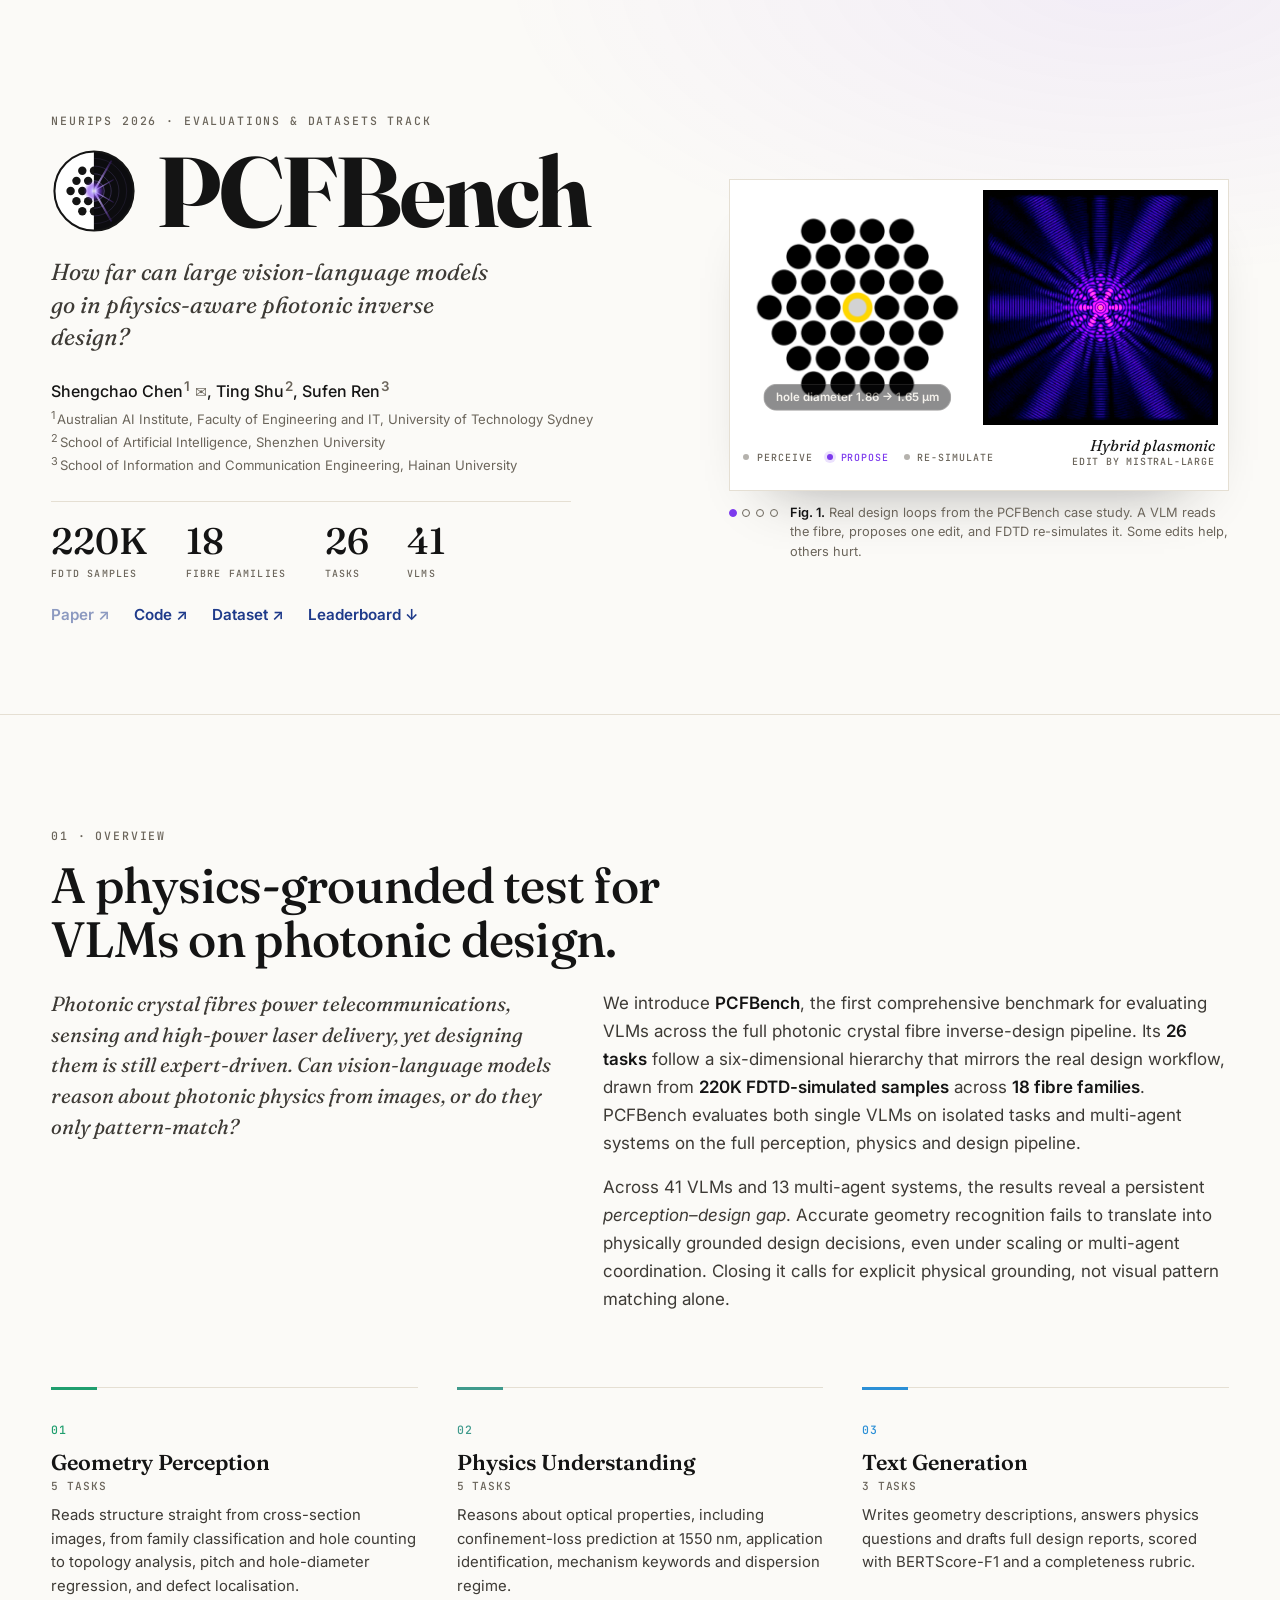
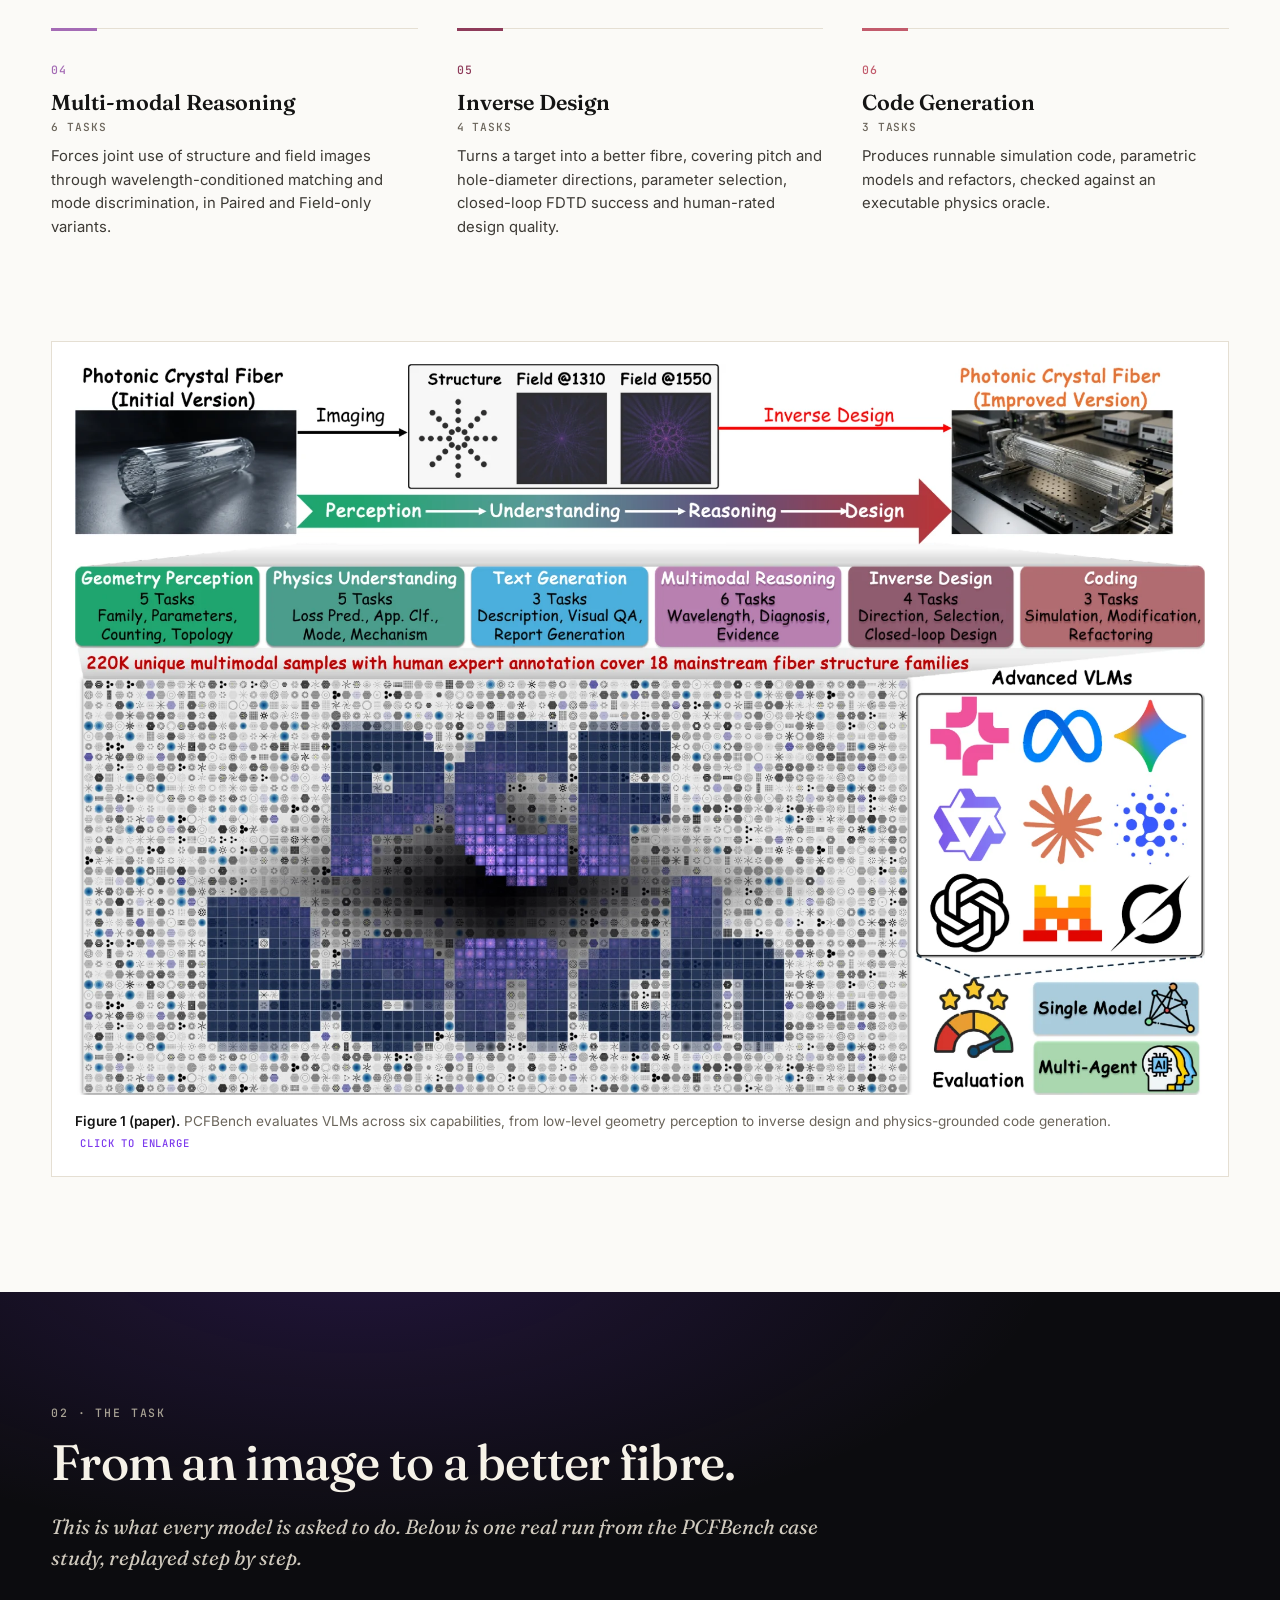
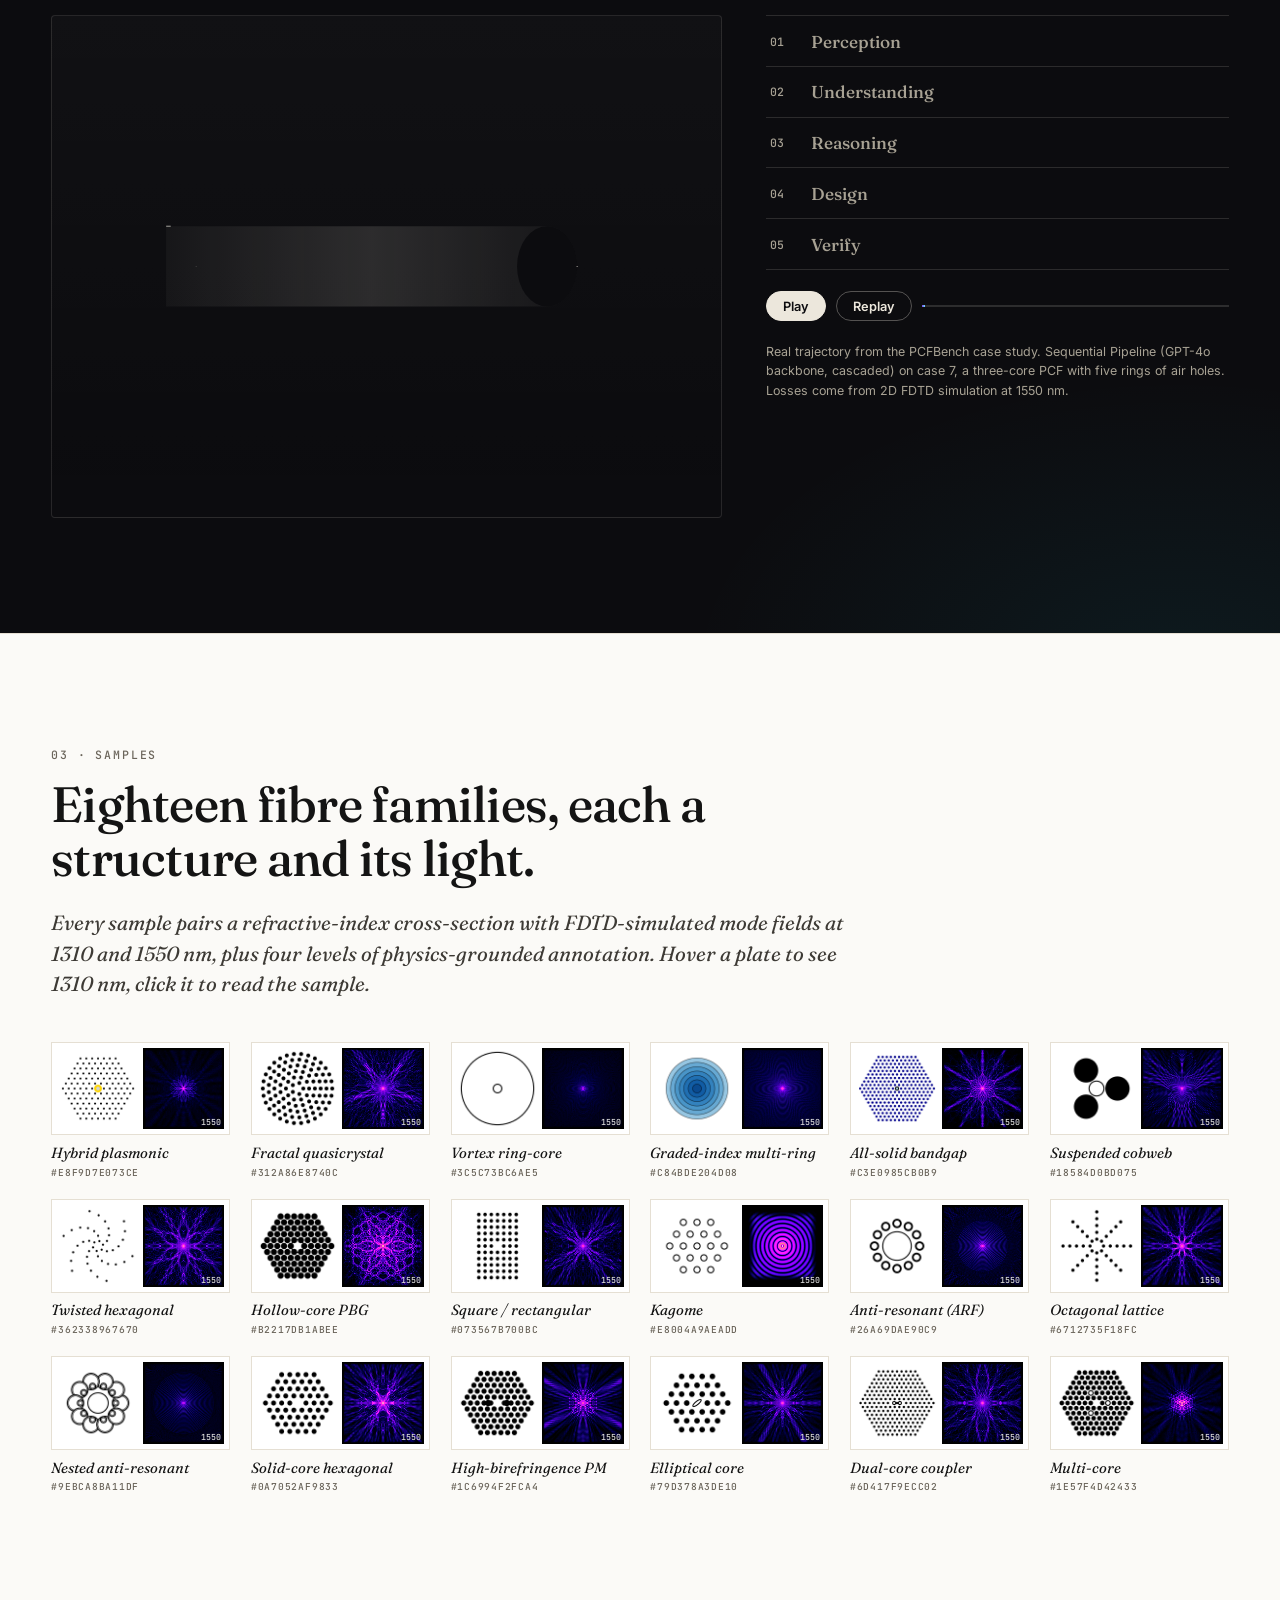
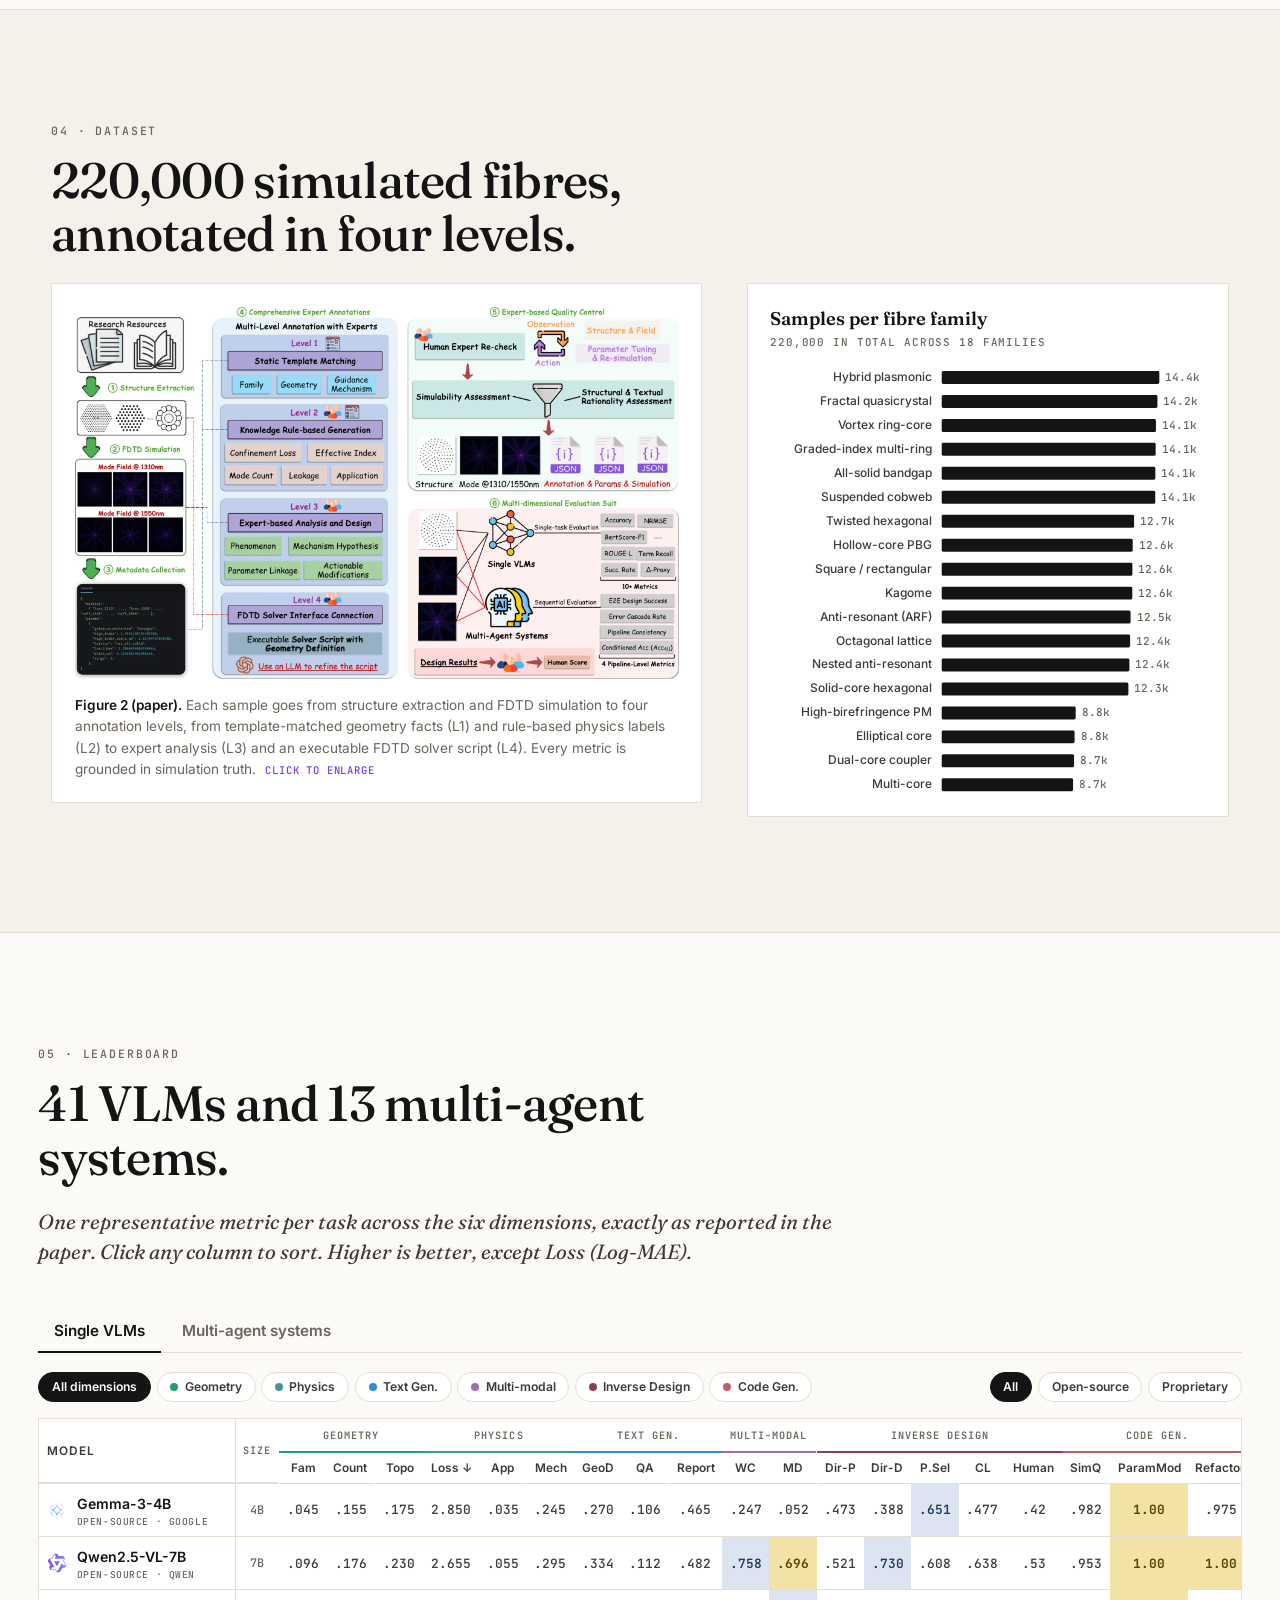
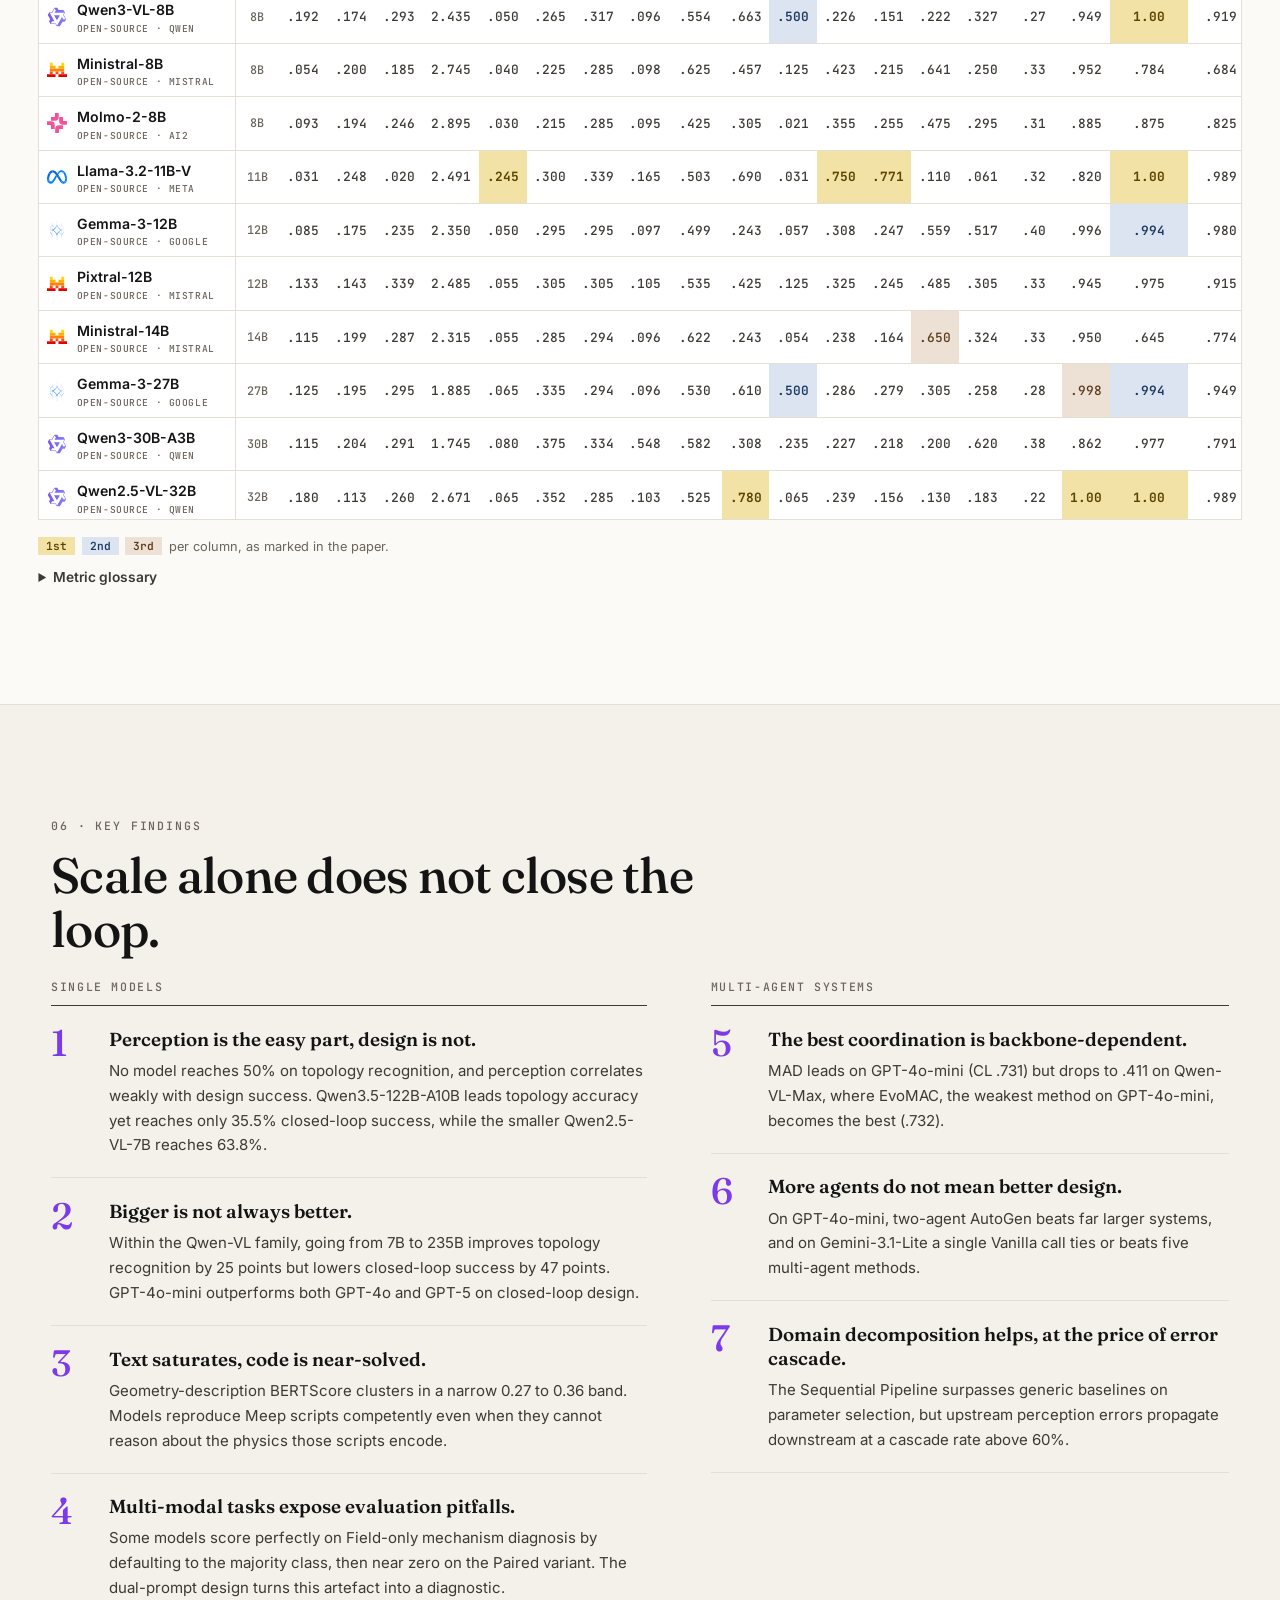
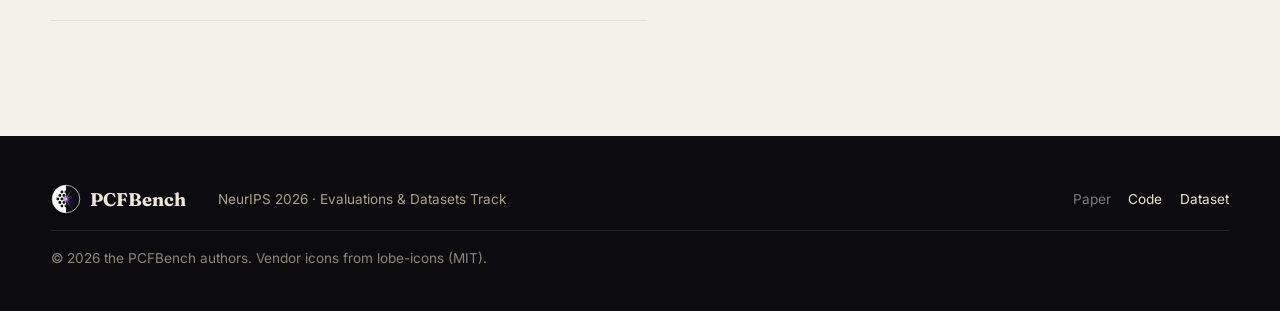
==== commit 83d473cb: "hero: replace static figure with four real design loops from the case study" ====
--- a/index.html
+++ b/index.html
@@ -81,16 +81,31 @@
         <a href="#leaderboard">Leaderboard <span aria-hidden="true">↓</span></a>
       </p>
     </div>
-    <figure class="hero-fig">
-      <div class="hero-plate">
-        <div class="cell"><img src="assets/img/samples/PCF_fractal_quasicrystal_1ed2fa02ebae_struct.png" alt="Fractal quasicrystal PCF cross-section" width="336" height="336"><b>a</b></div>
-        <div class="cell"><img src="assets/img/samples/PCF_dual_core_coupler_6d417f9ecc02_struct.png" alt="Dual-core coupler PCF cross-section" width="336" height="336"><b>b</b></div>
-        <div class="cell"><img src="assets/img/samples/PCF_suspended_cobweb_18584d0bd075_struct.png" alt="Suspended cobweb PCF cross-section" width="336" height="336"><b>c</b></div>
-        <div class="cell f"><img src="assets/img/samples/PCF_fractal_quasicrystal_1ed2fa02ebae_field_1550.webp" alt="Fractal quasicrystal mode field at 1550 nm" width="640" height="640"><b>d</b></div>
-        <div class="cell f"><img src="assets/img/samples/PCF_dual_core_coupler_6d417f9ecc02_field_1550.webp" alt="Dual-core coupler mode field at 1550 nm" width="640" height="640"><b>e</b></div>
-        <div class="cell f"><img src="assets/img/samples/PCF_suspended_cobweb_18584d0bd075_field_1550.webp" alt="Suspended cobweb mode field at 1550 nm" width="640" height="640"><b>f</b></div>
-      </div>
-      <figcaption><strong>Fig. 1.</strong> (a–c) Refractive-index cross-sections of three PCF families. (d–f) Their simulated mode fields at 1550 nm.</figcaption>
+    <figure class="hero-fig loop" id="hero-loop">
+      <div class="loop-plate">
+        <div class="loop-panes">
+          <div class="lp lp-s">
+            <img class="b" src="assets/img/loops/case05_struct_before.png" alt="Fibre cross-section before the edit" width="480" height="480">
+            <img class="a" src="assets/img/loops/case05_struct_after.png" alt="" width="480" height="480">
+            <div class="lp-scan"></div>
+            <span class="lp-tag edit"></span>
+          </div>
+          <div class="lp lp-f">
+            <img class="b" src="assets/img/loops/case05_field_before.webp" alt="Simulated mode field before the edit" width="560" height="560">
+            <img class="a" src="assets/img/loops/case05_field_after.webp" alt="" width="560" height="560">
+            <div class="lp-sweep"></div>
+            <span class="lp-tag out"></span>
+          </div>
+        </div>
+        <div class="loop-bar">
+          <ol class="loop-steps" aria-hidden="true"><li data-s="0">Perceive</li><li data-s="1">Propose</li><li data-s="2">Re-simulate</li></ol>
+          <p class="loop-meta"><b class="fam"></b><span class="who"></span></p>
+        </div>
+      </div>
+      <figcaption>
+        <span class="loop-dots" role="group" aria-label="Choose a design loop"></span>
+        <span><strong>Fig. 1.</strong> Real design loops from the PCFBench case study. A VLM reads the fibre, proposes one edit, and FDTD re-simulates it. Some edits help, others hurt.</span>
+      </figcaption>
     </figure>
   </div>
 </header>
@@ -334,6 +349,7 @@
 
 <script src="https://cdnjs.cloudflare.com/ajax/libs/gsap/3.12.5/gsap.min.js" defer></script>
 <script type="module" src="assets/js/main.js"></script>
+<script type="module" src="assets/js/hero-loop.js"></script>
 <script type="module" src="assets/js/animation.js"></script>
 <script type="module" src="assets/js/samples.js"></script>
 <script type="module" src="assets/js/families.js"></script>
--- a/assets/css/site.css
+++ b/assets/css/site.css
@@ -112,6 +112,39 @@
 .cell.f b { color: #eee; }
 .hero-fig figcaption { font-size: .8rem; color: var(--mute); margin-top: .75rem; line-height: 1.5; }
 .hero-fig figcaption strong, .paper-fig figcaption strong { color: var(--ink); font-weight: 600; }
+/* hero design-loop figure */
+.loop-plate { background: #fff; border: 1px solid var(--rule); padding: 10px; box-shadow: 0 34px 60px -44px rgba(20, 20, 20, .45); }
+.loop-panes { display: grid; grid-template-columns: 1fr 1fr; gap: 8px; }
+.lp { position: relative; aspect-ratio: 1; overflow: hidden; background: #fff; }
+.lp-f { background: #000; }
+.lp img { position: absolute; inset: 0; width: 100%; height: 100%; object-fit: cover; }
+.lp-f img { filter: var(--field); }
+.lp img.a { opacity: 0; }
+.lp-scan { position: absolute; left: 0; right: 0; top: -30%; height: 30%; background: linear-gradient(180deg, rgba(124, 58, 237, 0), rgba(124, 58, 237, .2) 75%, rgba(124, 58, 237, .9)); mix-blend-mode: multiply; opacity: 0; }
+.lp-sweep { position: absolute; top: 0; bottom: 0; left: -40%; width: 40%; background: linear-gradient(90deg, rgba(196, 181, 253, 0), rgba(196, 181, 253, .45), rgba(196, 181, 253, 0)); mix-blend-mode: screen; opacity: 0; }
+.lp-tag { position: absolute; left: 50%; bottom: 7%; transform: translateX(-50%); max-width: 92%; white-space: nowrap; overflow: hidden; text-overflow: ellipsis; font: 600 .72rem/1.3 var(--sans); padding: .32rem .7rem; border-radius: 999px; background: rgba(12, 12, 15, .88); color: var(--cream); border: 1px solid rgba(236, 231, 220, .28); opacity: 0; }
+.lp-tag .up { color: var(--bad); }
+.lp-tag .down { color: var(--ok); }
+.loop-bar { display: flex; flex-wrap: wrap; align-items: center; justify-content: space-between; gap: .5rem .8rem; padding: .7rem .2rem .1rem; }
+@media (max-width: 560px) {
+  .hero .loop-meta { text-align: left; width: 100%; min-height: 0; }
+  .hero .lp-tag { font-size: .62rem; padding: .25rem .55rem; white-space: normal; text-align: center; width: max-content; max-width: 90%; border-radius: 10px; }
+}
+.loop-steps { flex: none; white-space: nowrap; display: flex; gap: .9rem; list-style: none; margin: 0; padding: 0; font: 500 .62rem var(--mono); letter-spacing: .1em; text-transform: uppercase; color: var(--mute); }
+.loop-steps li { position: relative; padding-left: .85rem; transition: color .25s; }
+.loop-steps li::before { content: ""; position: absolute; left: 0; top: 50%; width: 6px; height: 6px; margin-top: -3px; border-radius: 50%; background: currentColor; opacity: .5; }
+.loop-steps li.on { color: var(--violet); }
+.loop-steps li.on::before { opacity: 1; box-shadow: 0 0 0 3px rgba(124, 58, 237, .15); }
+.loop-meta { margin: 0; text-align: right; line-height: 1.25; min-height: 2.5em; min-width: 0; }
+.loop-meta .fam { display: block; font: italic 400 .98rem var(--serif); color: var(--ink); }
+.loop-meta .who { white-space: nowrap; display: block; font: 500 .62rem var(--mono); letter-spacing: .08em; text-transform: uppercase; color: var(--mute); }
+.hero-fig.loop figcaption { display: flex; gap: .8rem; align-items: flex-start; }
+.loop-dots { display: inline-flex; gap: .35rem; padding-top: .35rem; flex: 0 0 auto; }
+.loop-dots button { width: 8px; height: 8px; padding: 0; border-radius: 50%; border: 1px solid var(--mute); background: transparent; cursor: pointer; }
+.loop-dots button[aria-pressed="true"] { background: var(--violet); border-color: var(--violet); }
+.hero-fig.static .lp img.a { opacity: 1; }
+.hero-fig.static .lp img.b { opacity: 0; }
+.hero-fig.static .lp-tag { opacity: 1; }
 @media (max-width: 920px) {
   .hero-grid { grid-template-columns: 1fr; }
   .hero-fig { justify-self: start; max-width: 560px; }
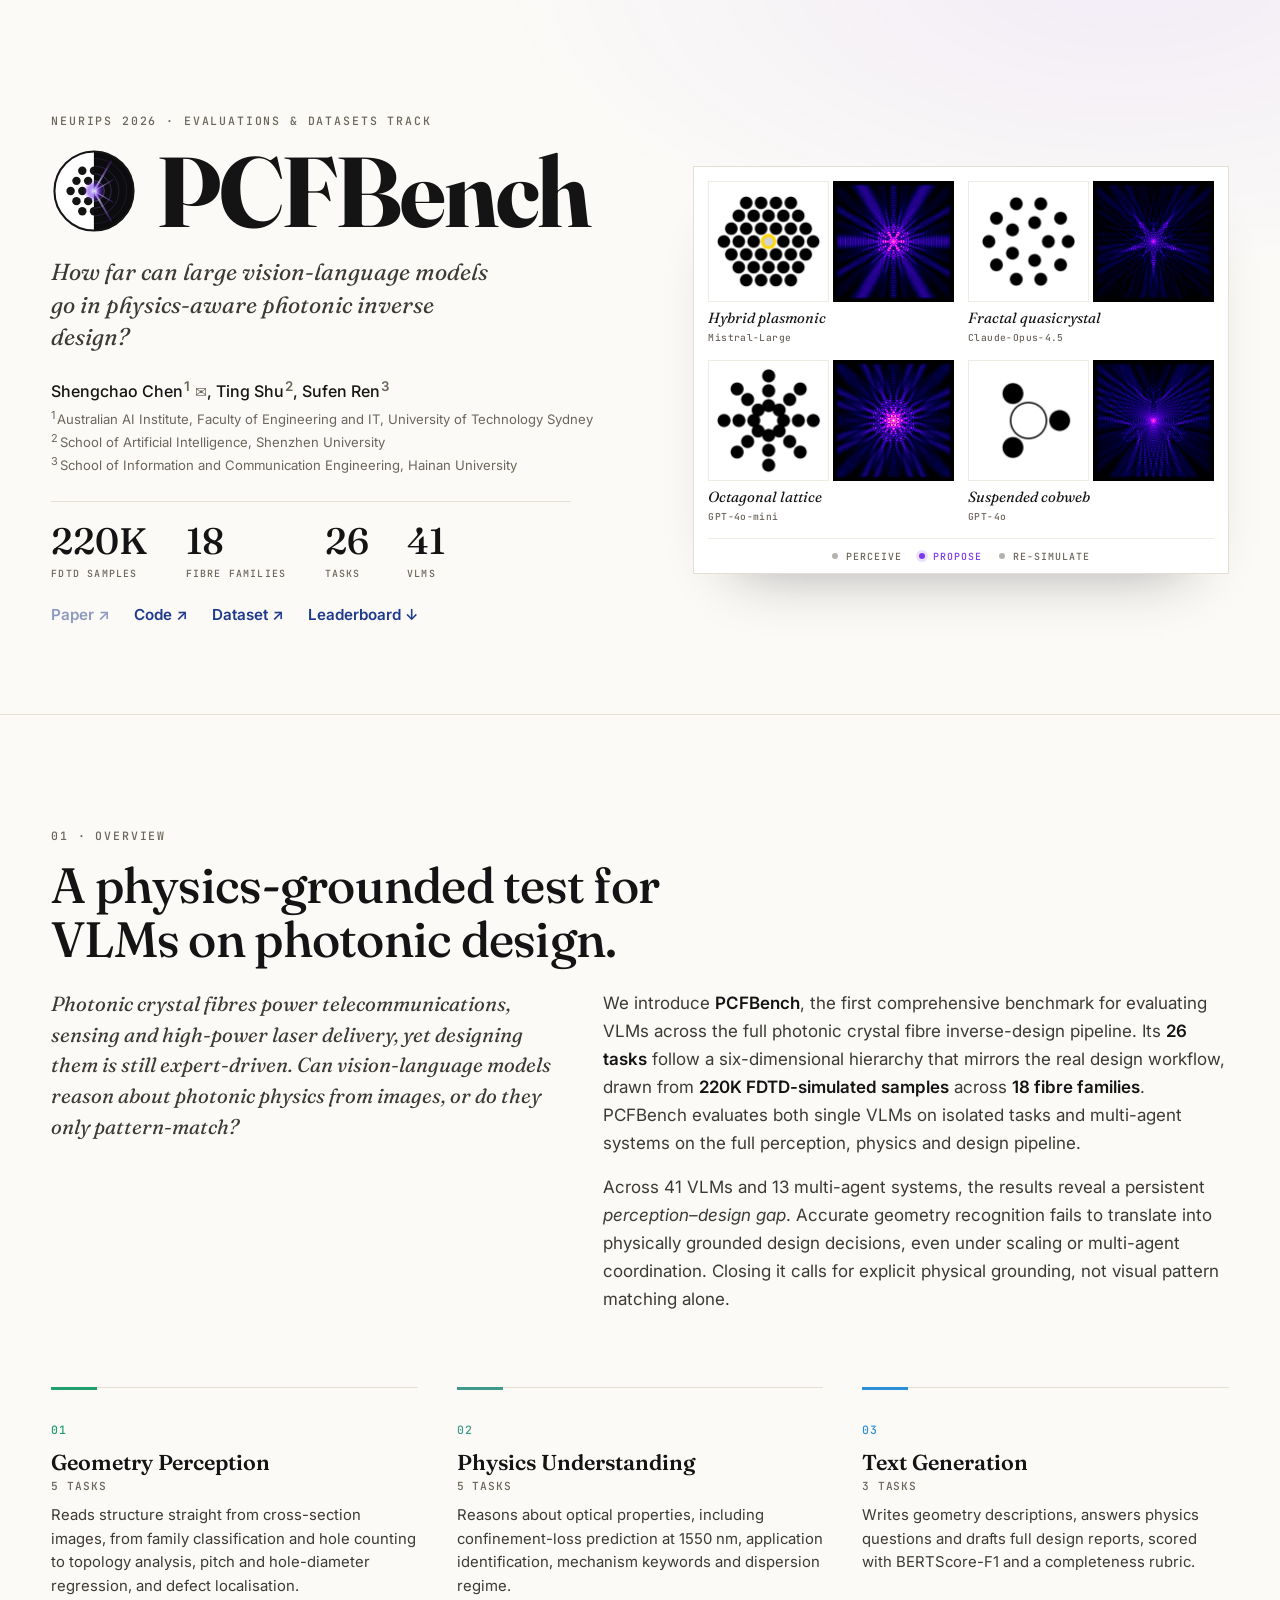
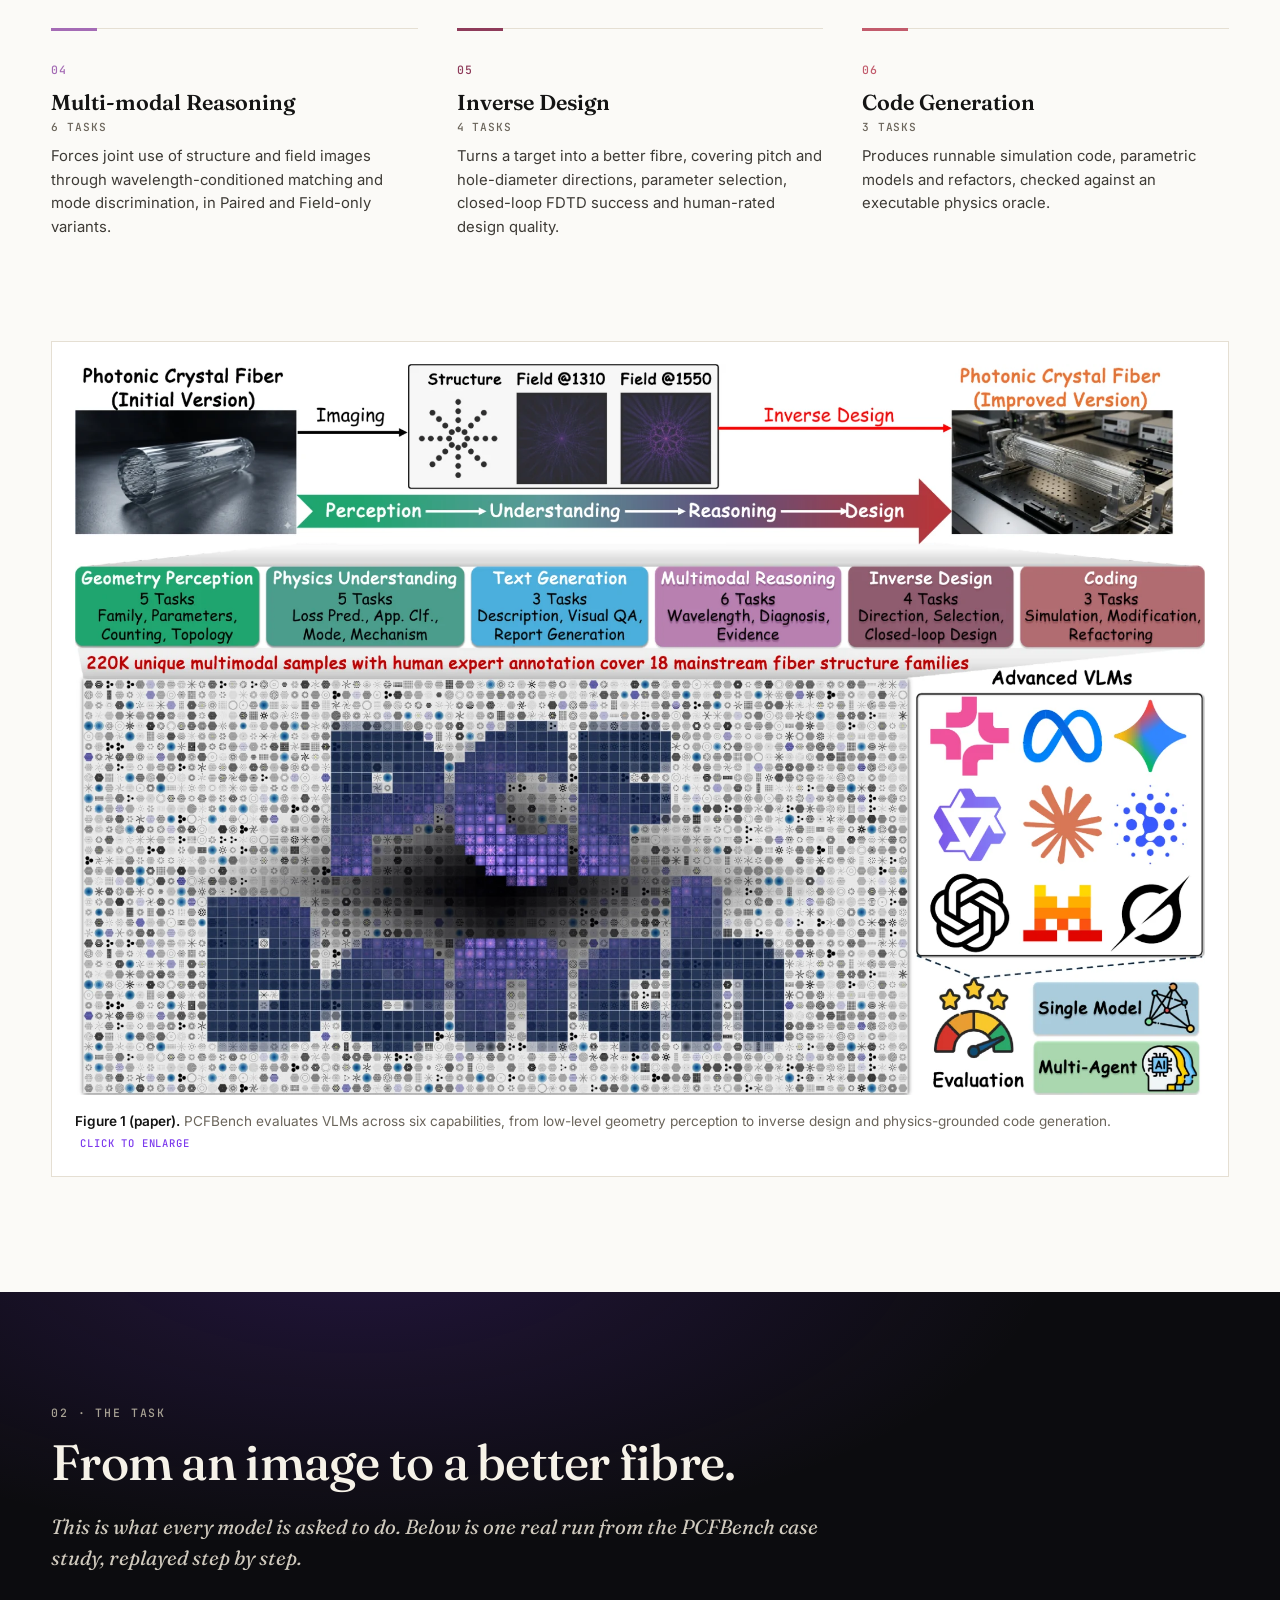
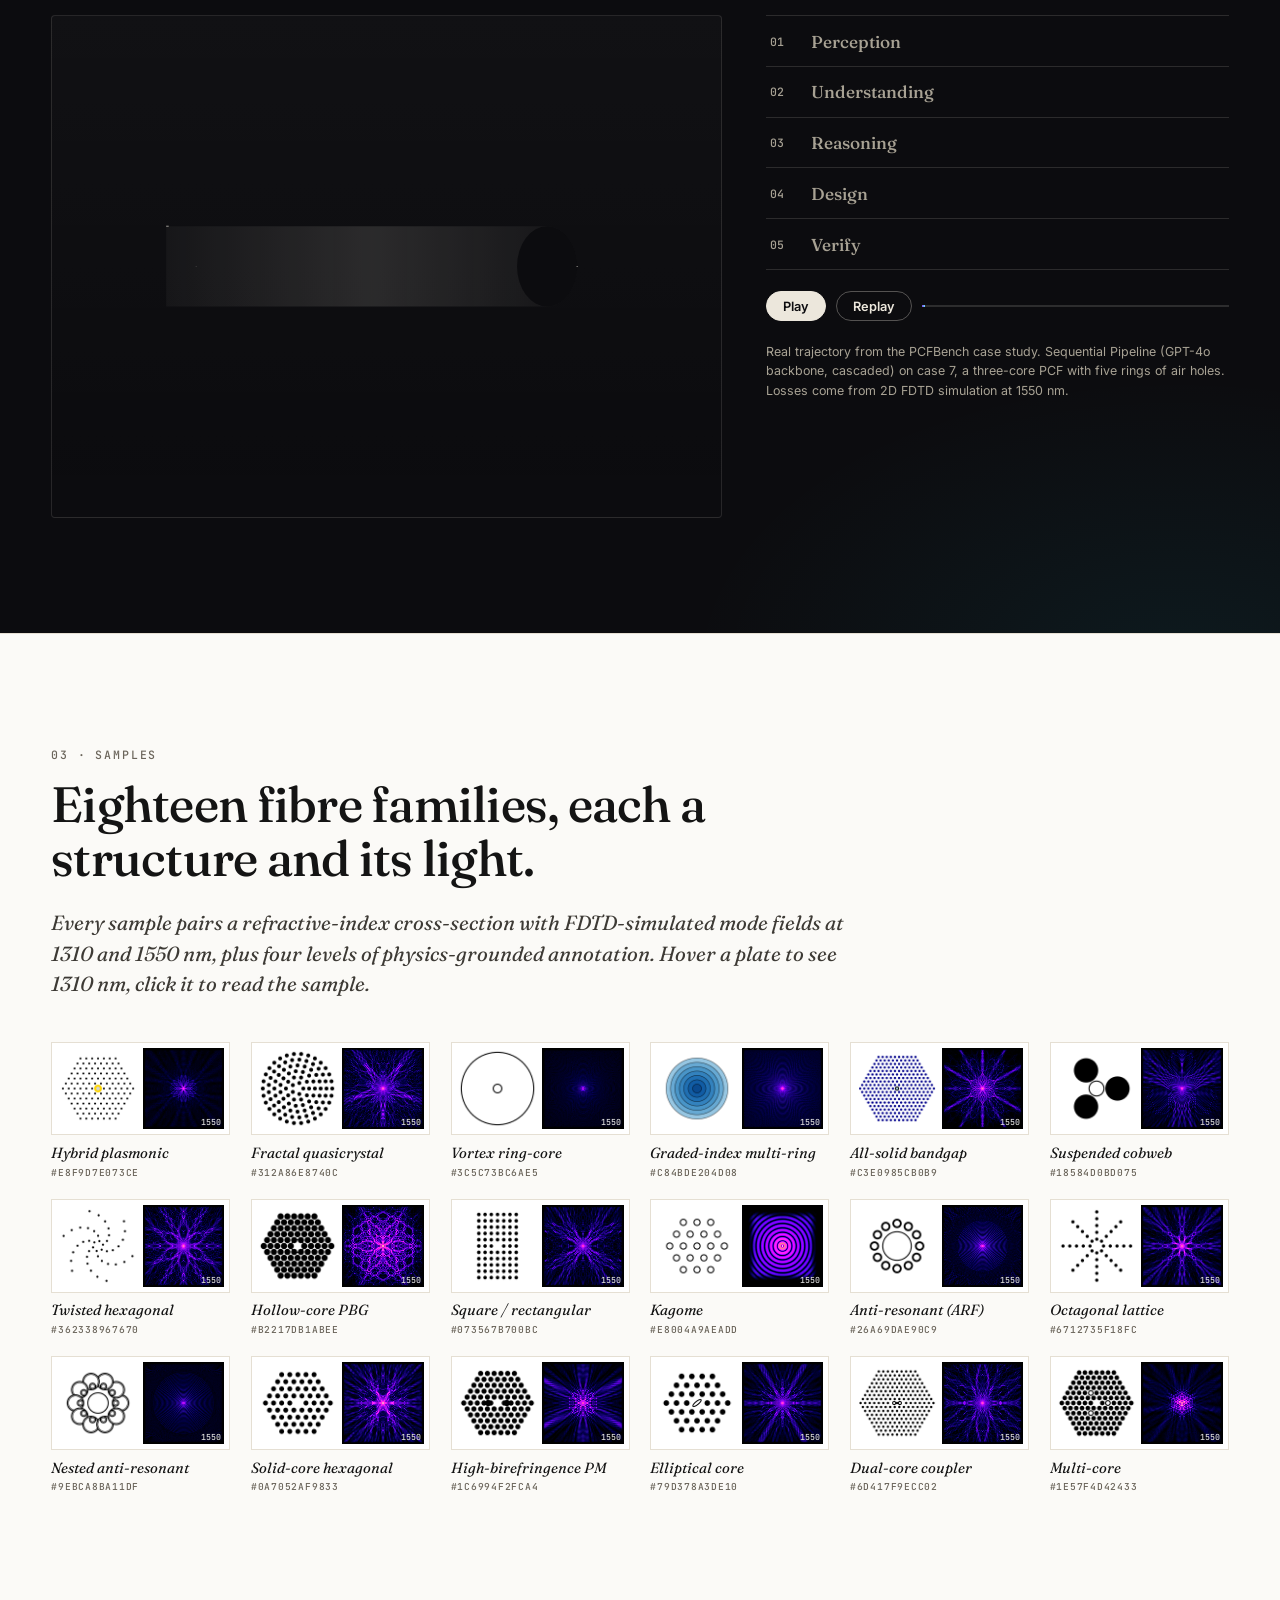
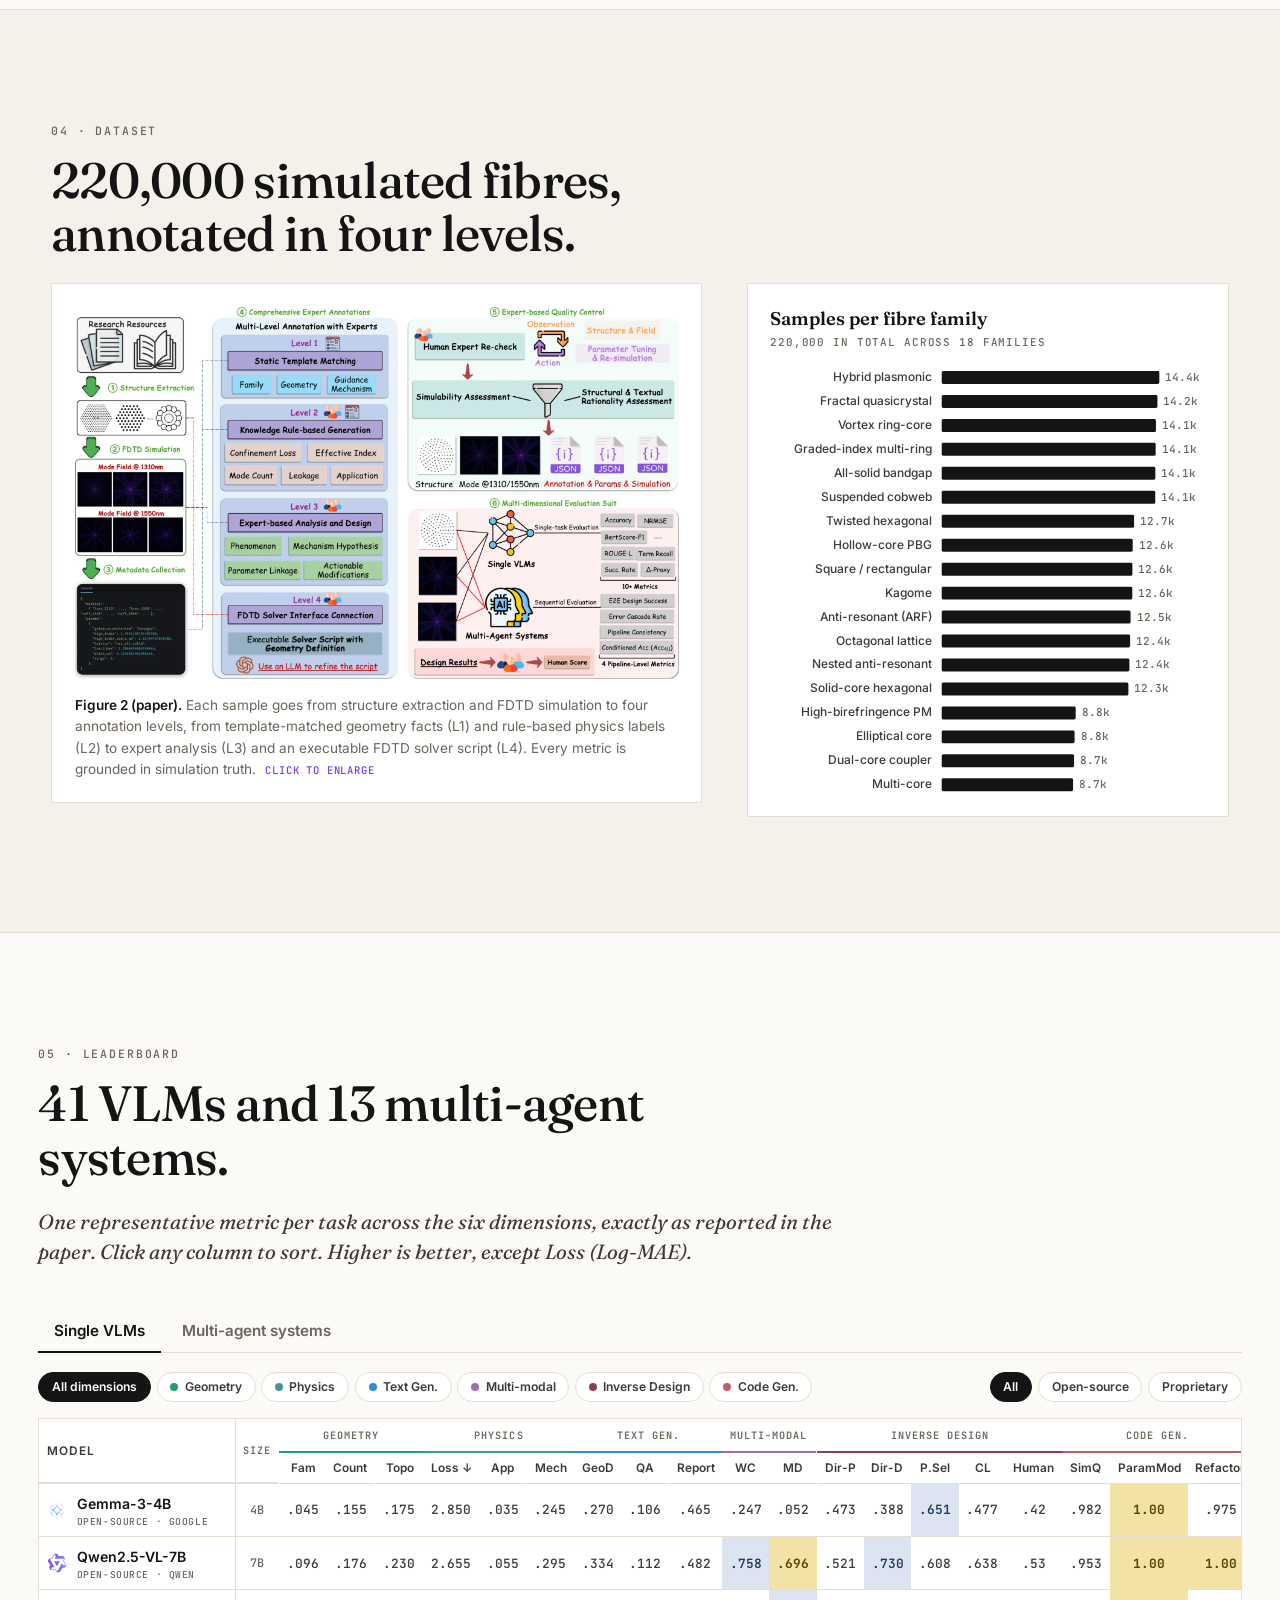
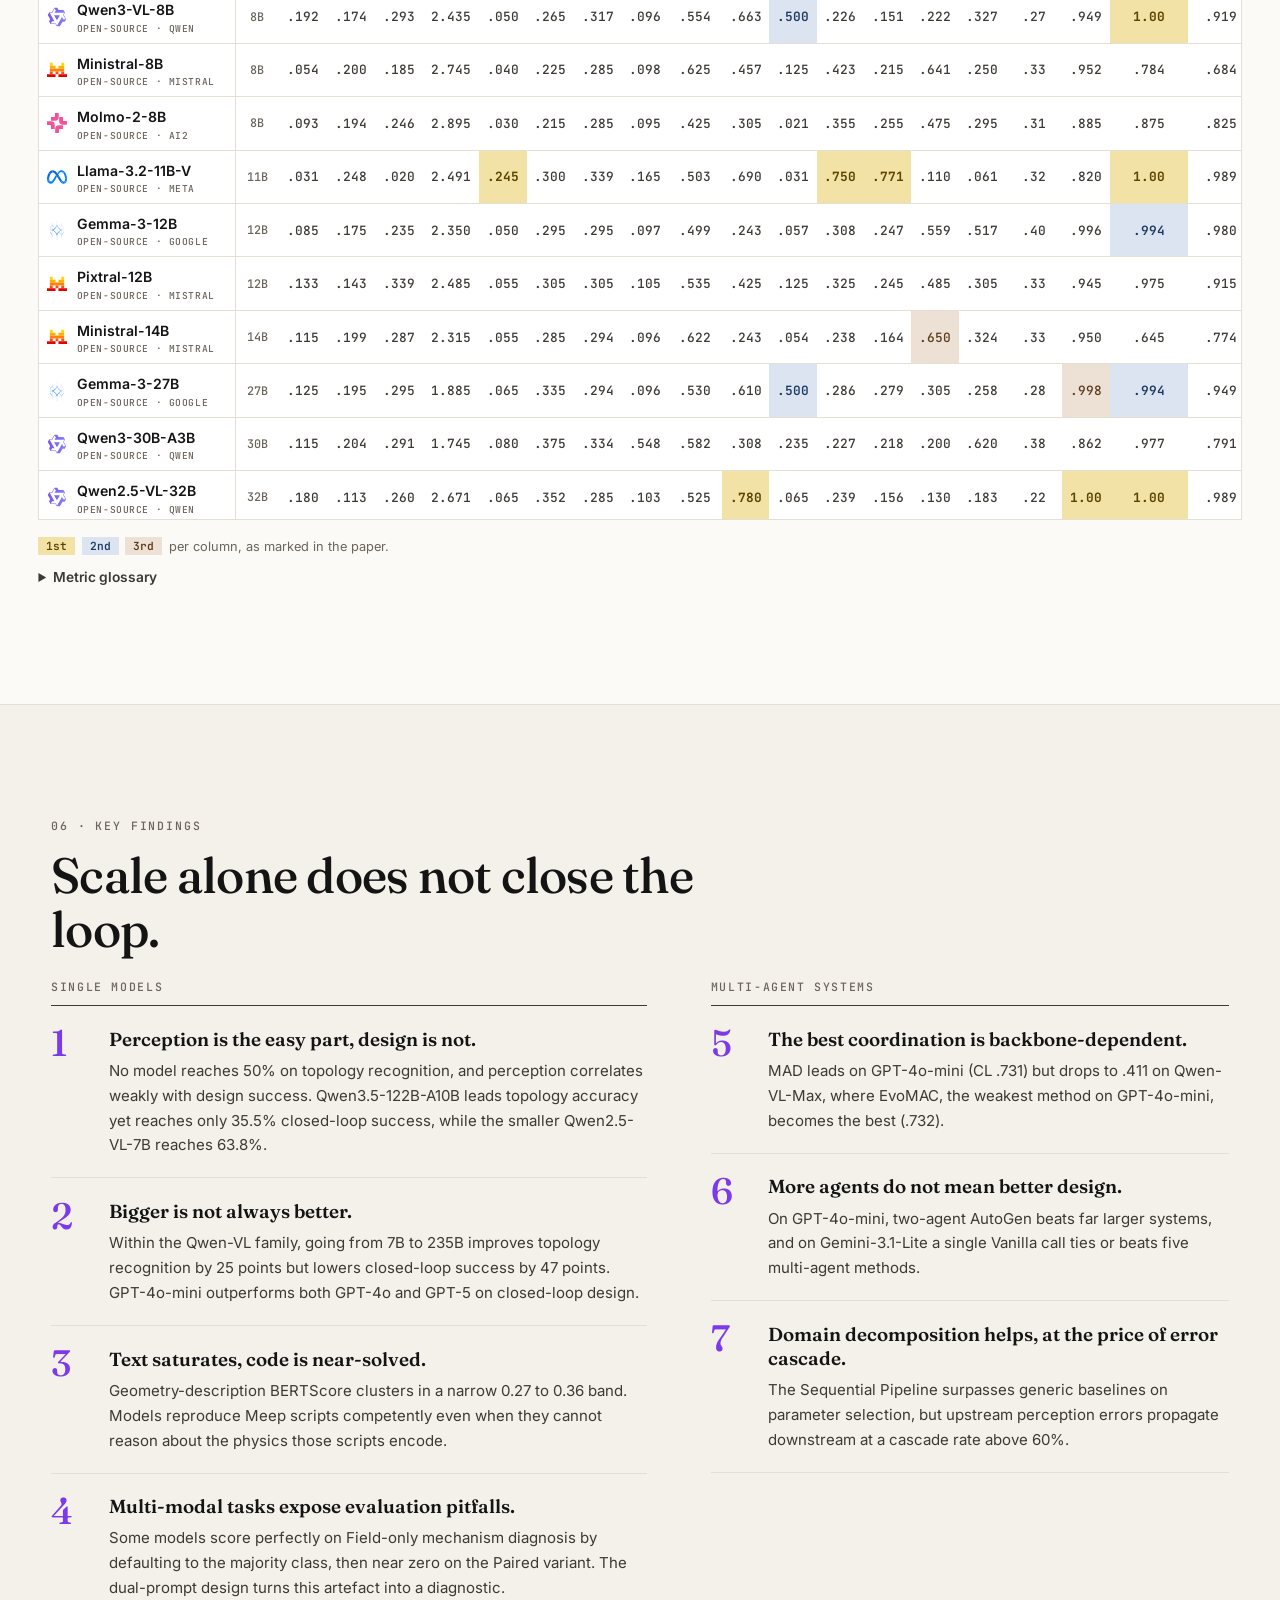
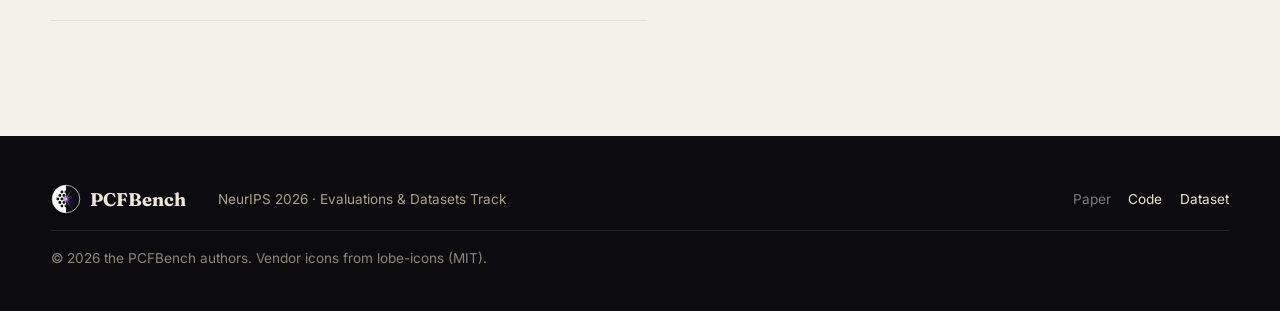
==== commit f18ba85c: "hero: show the four design loops together in a 2x2 grid, drop the caption" ====
--- a/index.html
+++ b/index.html
@@ -81,31 +81,11 @@
         <a href="#leaderboard">Leaderboard <span aria-hidden="true">↓</span></a>
       </p>
     </div>
-    <figure class="hero-fig loop" id="hero-loop">
+    <figure class="hero-fig loop" id="hero-loop" aria-label="Four real design loops from the PCFBench case study, each with the structure, the proposed edit and the re-simulated mode field">
       <div class="loop-plate">
-        <div class="loop-panes">
-          <div class="lp lp-s">
-            <img class="b" src="assets/img/loops/case05_struct_before.png" alt="Fibre cross-section before the edit" width="480" height="480">
-            <img class="a" src="assets/img/loops/case05_struct_after.png" alt="" width="480" height="480">
-            <div class="lp-scan"></div>
-            <span class="lp-tag edit"></span>
-          </div>
-          <div class="lp lp-f">
-            <img class="b" src="assets/img/loops/case05_field_before.webp" alt="Simulated mode field before the edit" width="560" height="560">
-            <img class="a" src="assets/img/loops/case05_field_after.webp" alt="" width="560" height="560">
-            <div class="lp-sweep"></div>
-            <span class="lp-tag out"></span>
-          </div>
-        </div>
-        <div class="loop-bar">
-          <ol class="loop-steps" aria-hidden="true"><li data-s="0">Perceive</li><li data-s="1">Propose</li><li data-s="2">Re-simulate</li></ol>
-          <p class="loop-meta"><b class="fam"></b><span class="who"></span></p>
-        </div>
-      </div>
-      <figcaption>
-        <span class="loop-dots" role="group" aria-label="Choose a design loop"></span>
-        <span><strong>Fig. 1.</strong> Real design loops from the PCFBench case study. A VLM reads the fibre, proposes one edit, and FDTD re-simulates it. Some edits help, others hurt.</span>
-      </figcaption>
+        <div class="loop-grid" id="loop-grid"></div>
+        <ol class="loop-steps" aria-hidden="true"><li>Perceive</li><li>Propose</li><li>Re-simulate</li></ol>
+      </div>
     </figure>
   </div>
 </header>
--- a/assets/css/site.css
+++ b/assets/css/site.css
@@ -112,39 +112,44 @@
 .cell.f b { color: #eee; }
 .hero-fig figcaption { font-size: .8rem; color: var(--mute); margin-top: .75rem; line-height: 1.5; }
 .hero-fig figcaption strong, .paper-fig figcaption strong { color: var(--ink); font-weight: 600; }
-/* hero design-loop figure */
-.loop-plate { background: #fff; border: 1px solid var(--rule); padding: 10px; box-shadow: 0 34px 60px -44px rgba(20, 20, 20, .45); }
-.loop-panes { display: grid; grid-template-columns: 1fr 1fr; gap: 8px; }
-.lp { position: relative; aspect-ratio: 1; overflow: hidden; background: #fff; }
-.lp-f { background: #000; }
+/* hero: four design loops shown together */
+.hero-fig.loop { max-width: 560px; }
+.loop-plate { background: #fff; border: 1px solid var(--rule); padding: 14px 14px 10px; box-shadow: 0 34px 60px -44px rgba(20, 20, 20, .45); }
+.loop-grid { display: grid; grid-template-columns: 1fr 1fr; gap: 16px 14px; min-height: 300px; }
+.lc-panes { display: grid; grid-template-columns: 1fr 1fr; gap: 4px; }
+.lp { position: relative; aspect-ratio: 1; overflow: hidden; background: #fff; border: 1px solid #efebe3; }
+.lp-f { background: #000; border-color: #000; }
 .lp img { position: absolute; inset: 0; width: 100%; height: 100%; object-fit: cover; }
 .lp-f img { filter: var(--field); }
 .lp img.a { opacity: 0; }
 .lp-scan { position: absolute; left: 0; right: 0; top: -30%; height: 30%; background: linear-gradient(180deg, rgba(124, 58, 237, 0), rgba(124, 58, 237, .2) 75%, rgba(124, 58, 237, .9)); mix-blend-mode: multiply; opacity: 0; }
-.lp-sweep { position: absolute; top: 0; bottom: 0; left: -40%; width: 40%; background: linear-gradient(90deg, rgba(196, 181, 253, 0), rgba(196, 181, 253, .45), rgba(196, 181, 253, 0)); mix-blend-mode: screen; opacity: 0; }
-.lp-tag { position: absolute; left: 50%; bottom: 7%; transform: translateX(-50%); max-width: 92%; white-space: nowrap; overflow: hidden; text-overflow: ellipsis; font: 600 .72rem/1.3 var(--sans); padding: .32rem .7rem; border-radius: 999px; background: rgba(12, 12, 15, .88); color: var(--cream); border: 1px solid rgba(236, 231, 220, .28); opacity: 0; }
-.lp-tag .up { color: var(--bad); }
-.lp-tag .down { color: var(--ok); }
-.loop-bar { display: flex; flex-wrap: wrap; align-items: center; justify-content: space-between; gap: .5rem .8rem; padding: .7rem .2rem .1rem; }
-@media (max-width: 560px) {
-  .hero .loop-meta { text-align: left; width: 100%; min-height: 0; }
-  .hero .lp-tag { font-size: .62rem; padding: .25rem .55rem; white-space: normal; text-align: center; width: max-content; max-width: 90%; border-radius: 10px; }
-}
-.loop-steps { flex: none; white-space: nowrap; display: flex; gap: .9rem; list-style: none; margin: 0; padding: 0; font: 500 .62rem var(--mono); letter-spacing: .1em; text-transform: uppercase; color: var(--mute); }
+.lp-sweep { position: absolute; top: 0; bottom: 0; left: -45%; width: 45%; background: linear-gradient(90deg, rgba(196, 181, 253, 0), rgba(196, 181, 253, .5), rgba(196, 181, 253, 0)); mix-blend-mode: screen; opacity: 0; }
+.lc-out { position: absolute; right: 5px; top: 5px; font: 700 .64rem/1 var(--sans); padding: .26rem .45rem; border-radius: 999px; background: rgba(12, 12, 15, .9); border: 1px solid rgba(236, 231, 220, .3); color: var(--cream); opacity: 0; white-space: nowrap; }
+.lc-out b { font-weight: 800; }
+.lc-out.down b { color: var(--ok); }
+.lc-out.up b { color: var(--bad); }
+.lc-fam { margin: .5rem 0 0; font: italic 400 .92rem/1.2 var(--serif); color: var(--ink); }
+.lc-edit { margin: .2rem 0 0; font: 500 .6rem/1.4 var(--mono); letter-spacing: .04em; color: var(--mute); }
+.lc-edit .chg { color: var(--violet); opacity: 0; }
+.lc-edit .sep { font-style: normal; }
+.loop-steps { display: flex; justify-content: center; gap: 1.1rem; list-style: none; margin: .9rem 0 0; padding: .7rem 0 0; border-top: 1px solid #efebe3; font: 500 .62rem var(--mono); letter-spacing: .1em; text-transform: uppercase; color: var(--mute); white-space: nowrap; }
 .loop-steps li { position: relative; padding-left: .85rem; transition: color .25s; }
 .loop-steps li::before { content: ""; position: absolute; left: 0; top: 50%; width: 6px; height: 6px; margin-top: -3px; border-radius: 50%; background: currentColor; opacity: .5; }
 .loop-steps li.on { color: var(--violet); }
 .loop-steps li.on::before { opacity: 1; box-shadow: 0 0 0 3px rgba(124, 58, 237, .15); }
-.loop-meta { margin: 0; text-align: right; line-height: 1.25; min-height: 2.5em; min-width: 0; }
-.loop-meta .fam { display: block; font: italic 400 .98rem var(--serif); color: var(--ink); }
-.loop-meta .who { white-space: nowrap; display: block; font: 500 .62rem var(--mono); letter-spacing: .08em; text-transform: uppercase; color: var(--mute); }
-.hero-fig.loop figcaption { display: flex; gap: .8rem; align-items: flex-start; }
-.loop-dots { display: inline-flex; gap: .35rem; padding-top: .35rem; flex: 0 0 auto; }
-.loop-dots button { width: 8px; height: 8px; padding: 0; border-radius: 50%; border: 1px solid var(--mute); background: transparent; cursor: pointer; }
-.loop-dots button[aria-pressed="true"] { background: var(--violet); border-color: var(--violet); }
-.hero-fig.static .lp img.a { opacity: 1; }
+.hero-fig.static .lp img.a, .hero-fig.static .lc-out, .hero-fig.static .lc-edit .chg { opacity: 1; }
 .hero-fig.static .lp img.b { opacity: 0; }
-.hero-fig.static .lp-tag { opacity: 1; }
+.hero-fig.static .loop-steps { display: none; }
+@media (max-width: 560px) {
+  .loop-plate { padding: 10px 10px 8px; }
+  .loop-grid { gap: 12px 10px; min-height: 0; }
+  .lc-fam { font-size: .82rem; }
+  .lc-edit { font-size: .56rem; }
+  .lc-edit .chg { display: block; }
+  .lc-edit .sep { display: none; }
+  .lc-out { font-size: .56rem; padding: .2rem .35rem; }
+  .loop-steps { gap: .7rem; font-size: .56rem; }
+}
 @media (max-width: 920px) {
   .hero-grid { grid-template-columns: 1fr; }
   .hero-fig { justify-self: start; max-width: 560px; }
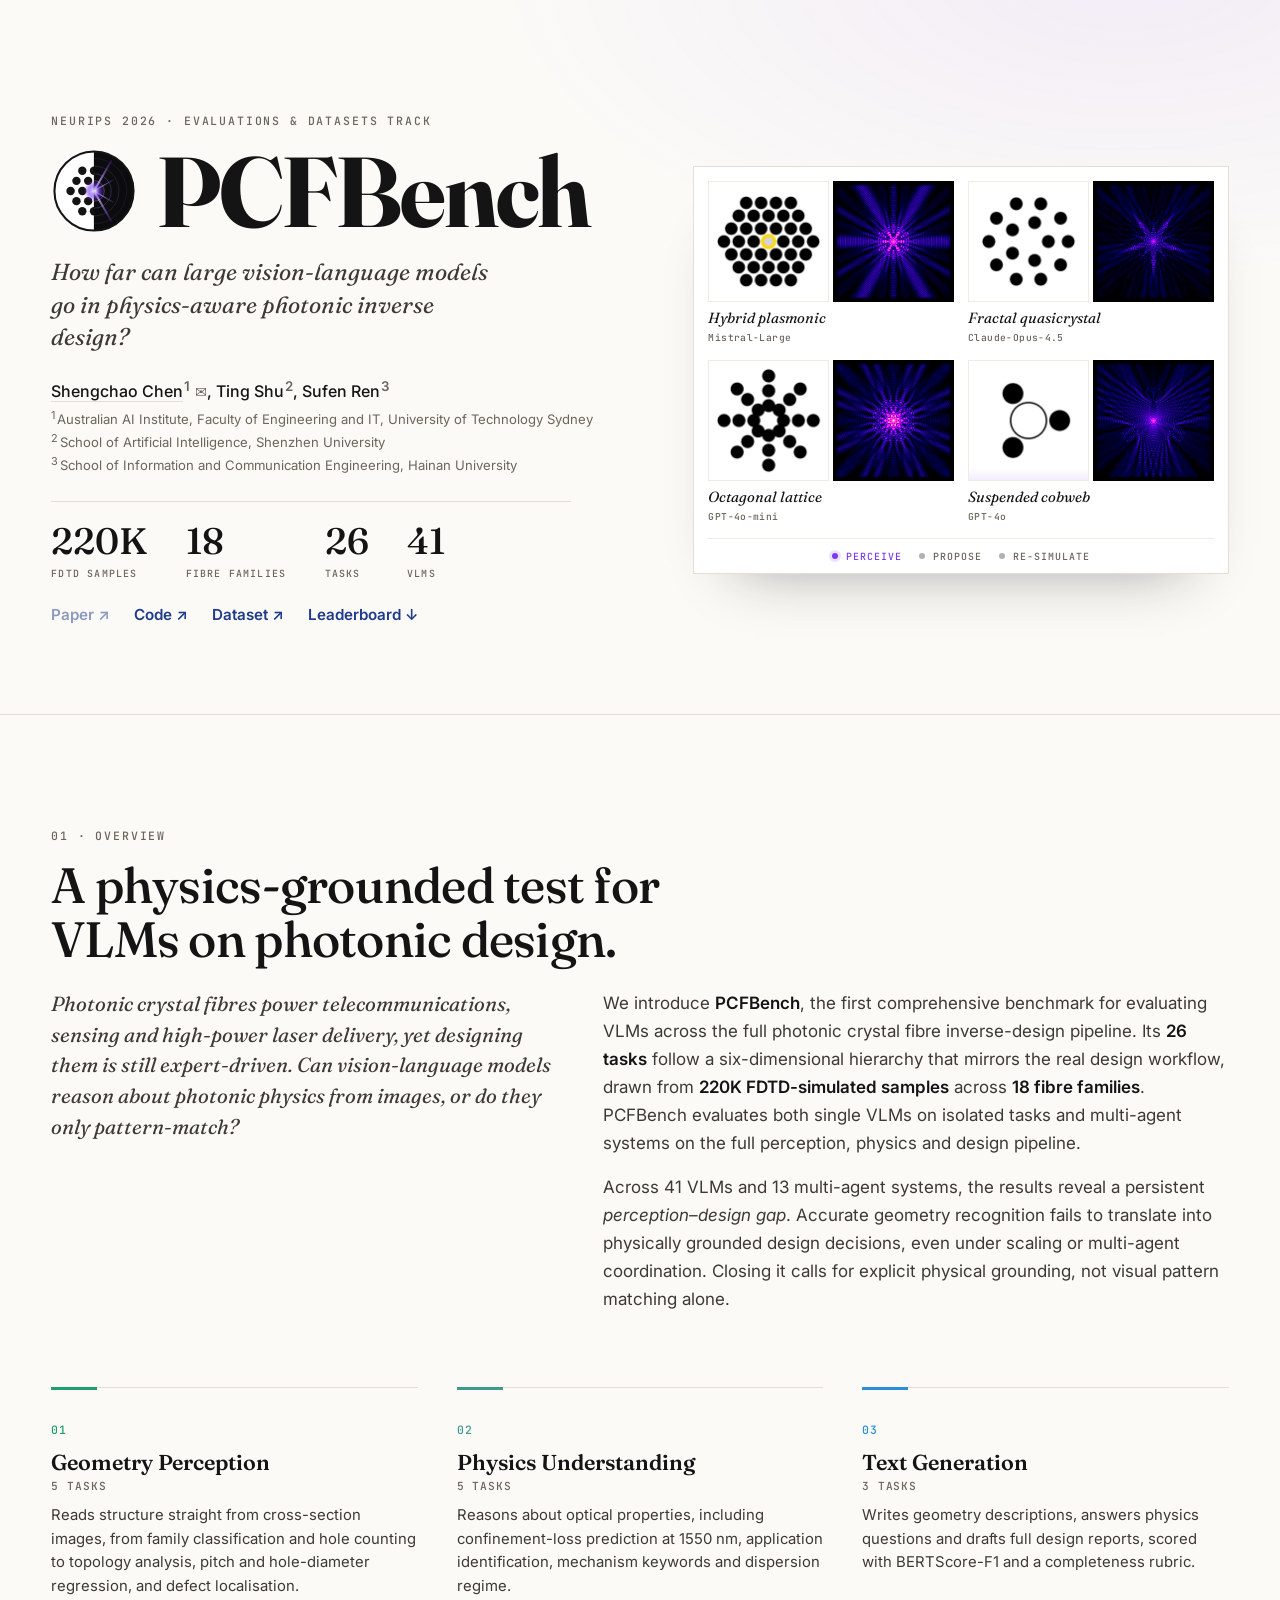
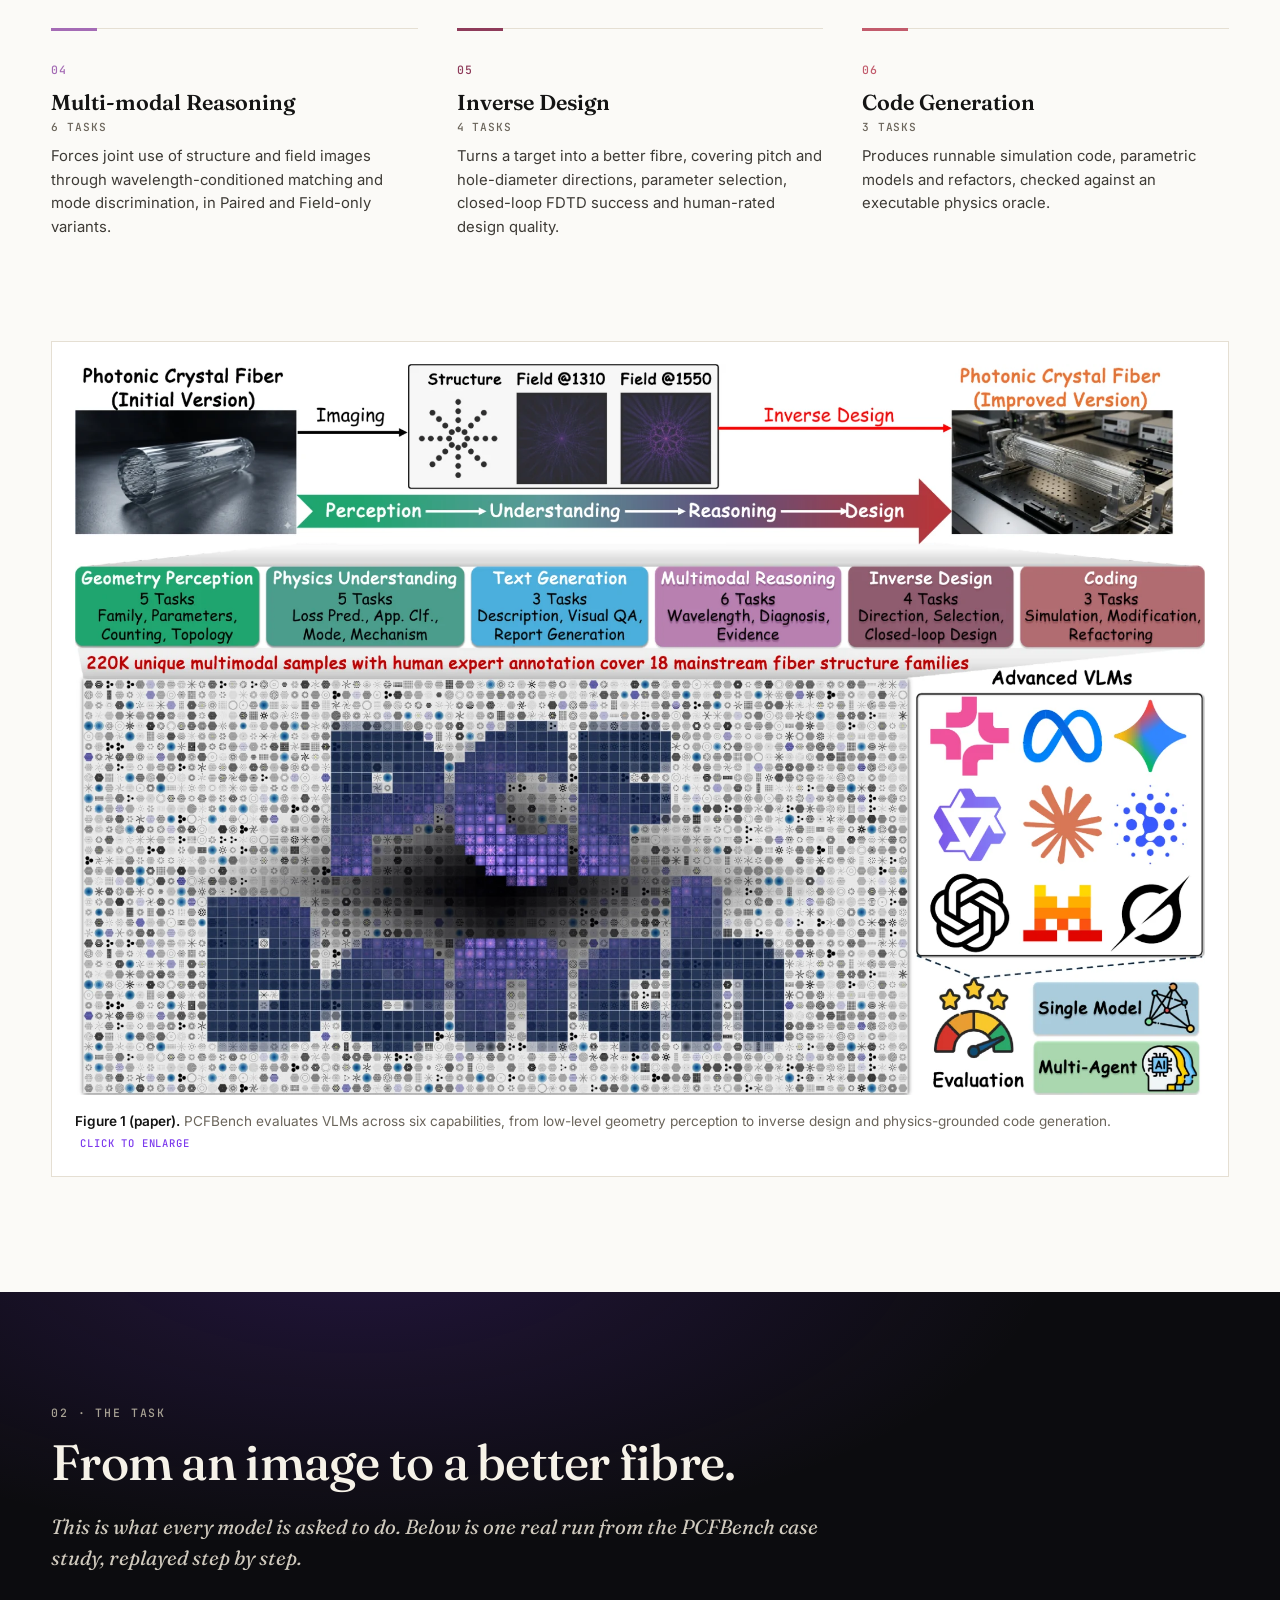
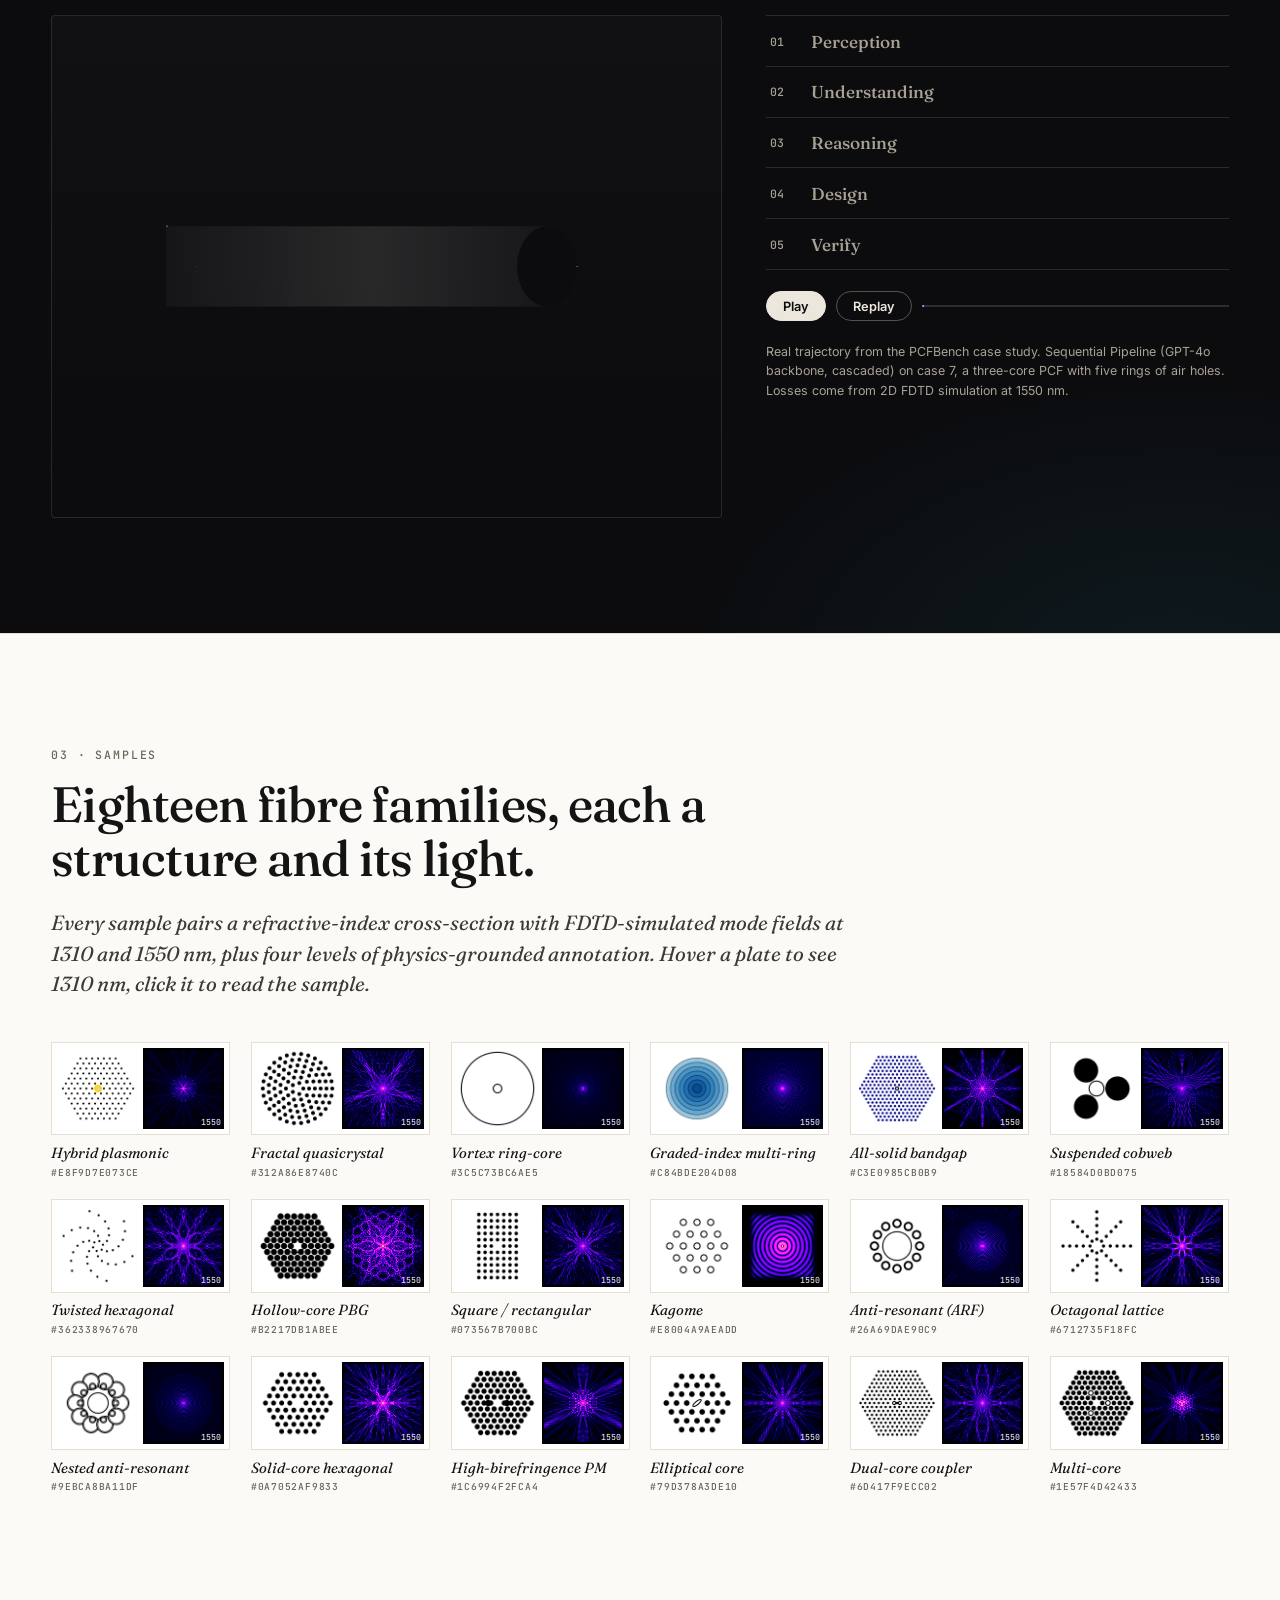
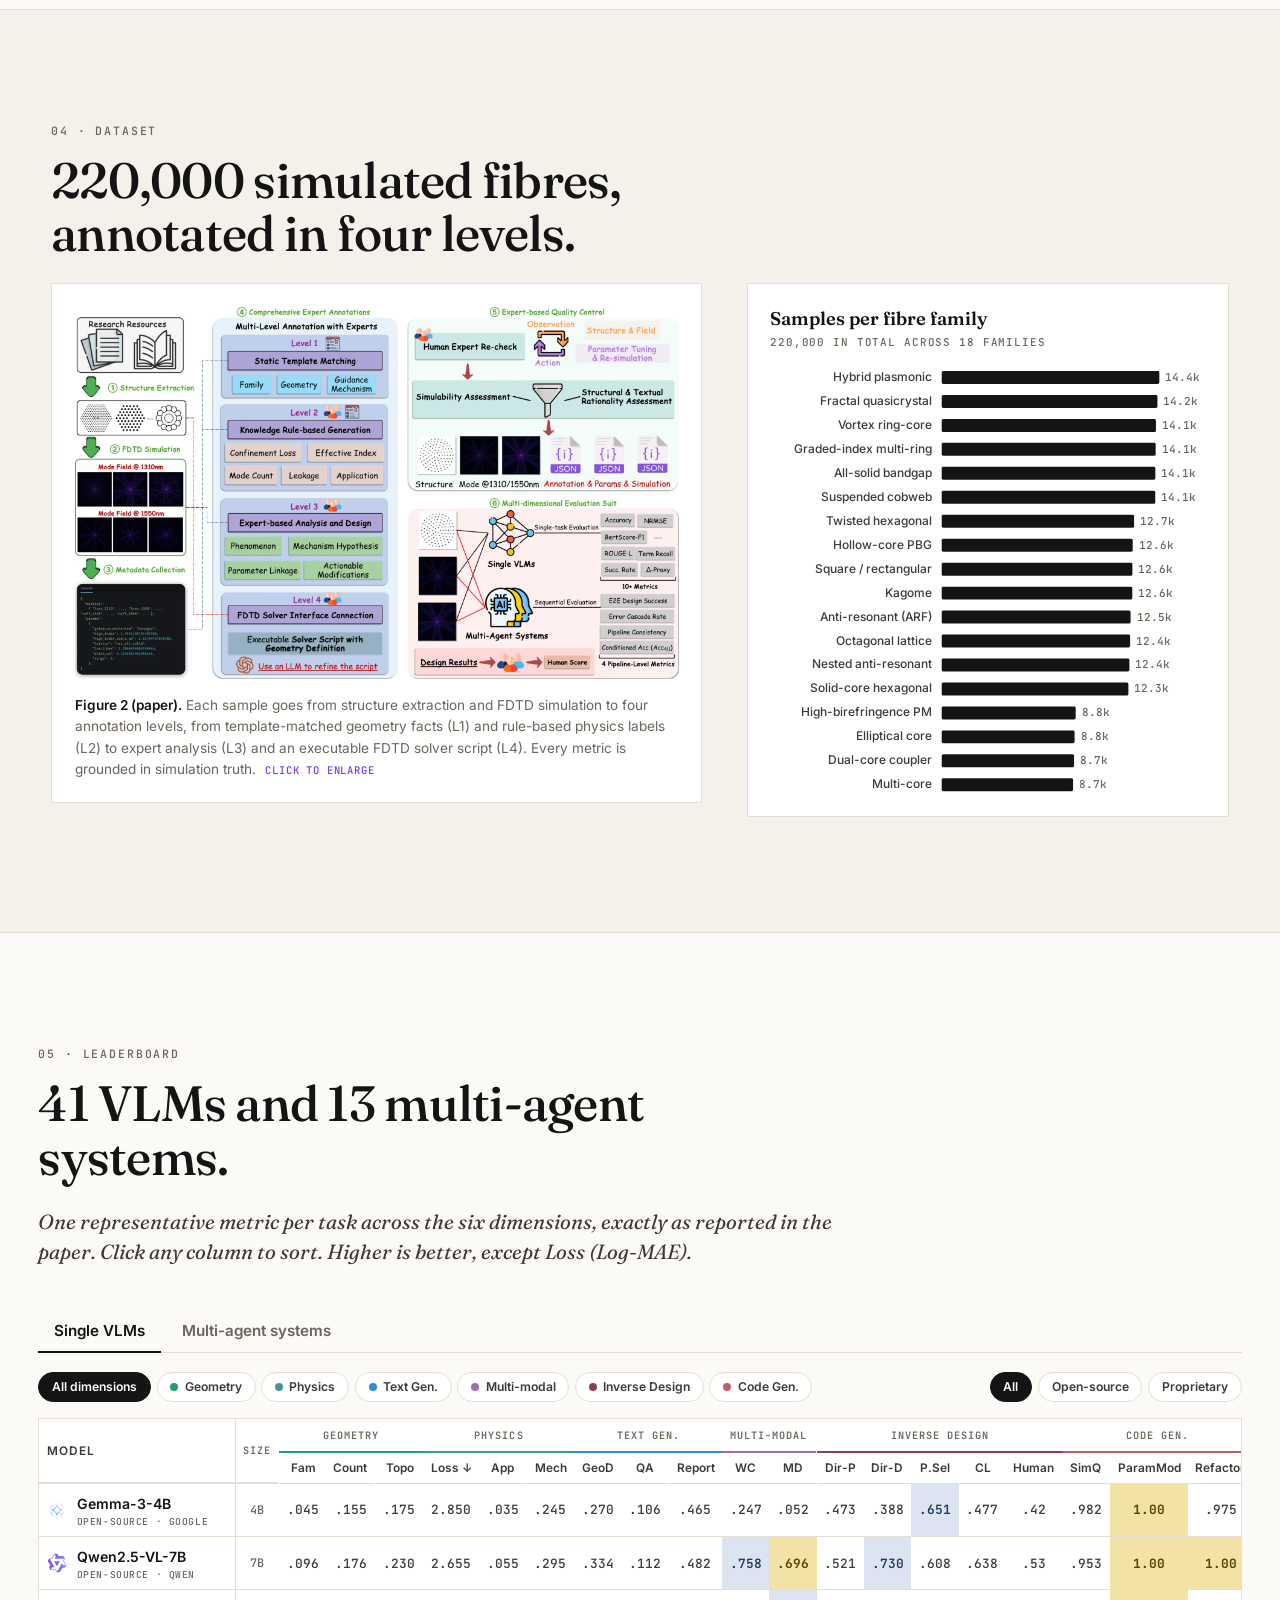
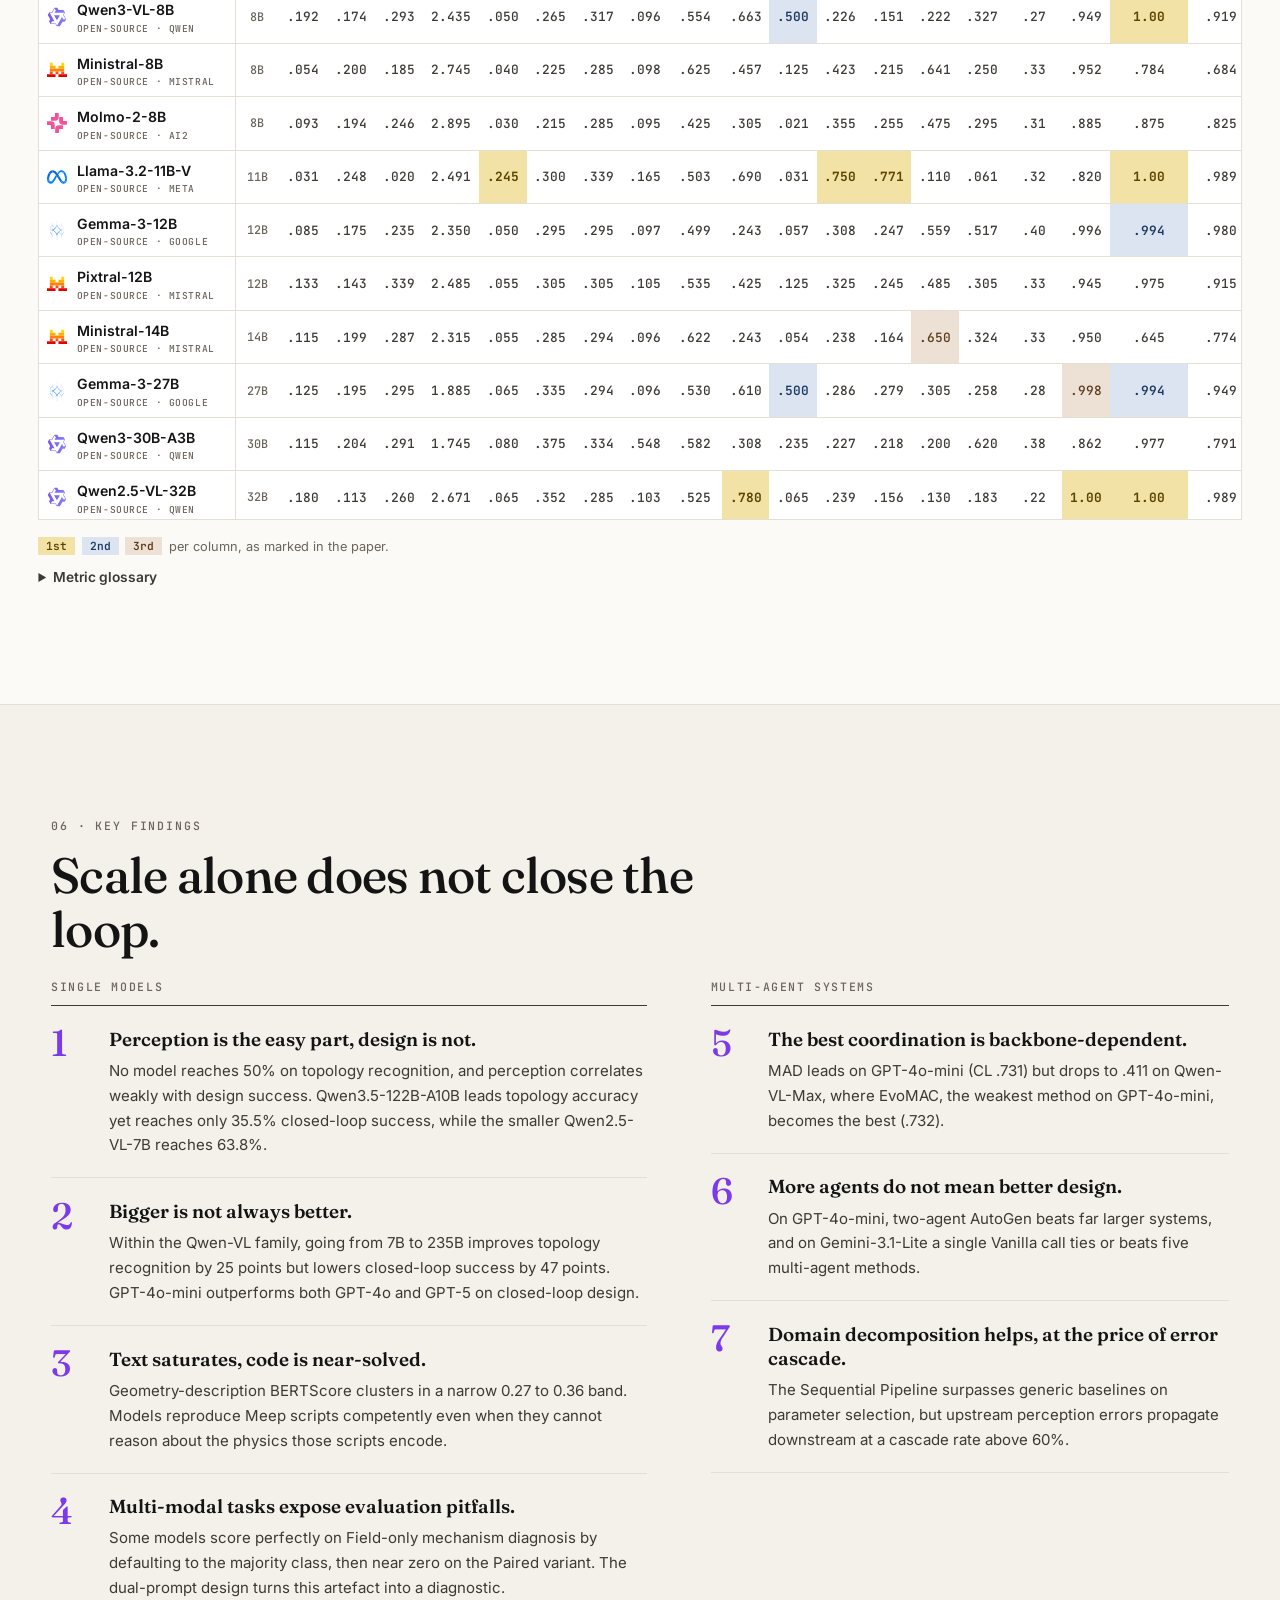
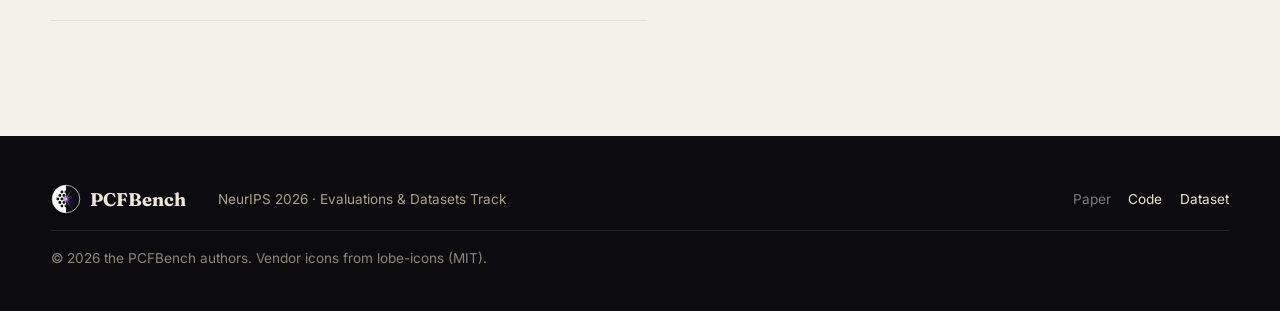
==== commit 46c553d2: "Link Shengchao Chen to personal homepage" ====
--- a/index.html
+++ b/index.html
@@ -57,7 +57,7 @@
       <h1 class="hero-title"><img class="hero-mark" src="assets/img/brand/logo-mark.svg" alt="" width="84" height="84">PCFBench</h1>
       <p class="hero-sub">How far can large vision-language models go in physics-aware photonic inverse design?</p>
       <p class="authors">
-        <span>Shengchao Chen<sup>1</sup><a class="mail" href="mailto:shengchao.chen.uts@gmail.com" aria-label="Email Shengchao Chen">&#9993;</a></span>,
+        <span><a class="person" href="https://shengchaochen82.github.io/" target="_blank" rel="noopener">Shengchao Chen</a><sup>1</sup><a class="mail" href="mailto:shengchao.chen.uts@gmail.com" aria-label="Email Shengchao Chen">&#9993;</a></span>,
         <span>Ting Shu<sup>2</sup></span>,
         <span>Sufen Ren<sup>3</sup></span>
       </p>
--- a/assets/css/site.css
+++ b/assets/css/site.css
@@ -92,6 +92,8 @@
 .hero-sub { font: italic 400 clamp(1.15rem, 1.9vw, 1.45rem)/1.4 var(--serif); color: var(--ink-soft); max-width: 30ch; margin: 0 0 1.5rem; }
 .authors { font: 500 1rem var(--sans); margin: 0 0 .4rem; }
 .authors sup { color: var(--mute); font-weight: 600; margin-left: 1px; }
+.authors .person { color: inherit; border-bottom: 1px solid var(--rule); }
+.authors .person:hover { color: var(--violet); border-color: currentColor; text-decoration: none; }
 .mail { margin-left: .3rem; color: var(--mute); font-size: .9em; }
 .mail:hover { color: var(--violet); text-decoration: none; }
 .affils { list-style: none; padding: 0; margin: 0; font-size: .82rem; color: var(--mute); line-height: 1.55; }
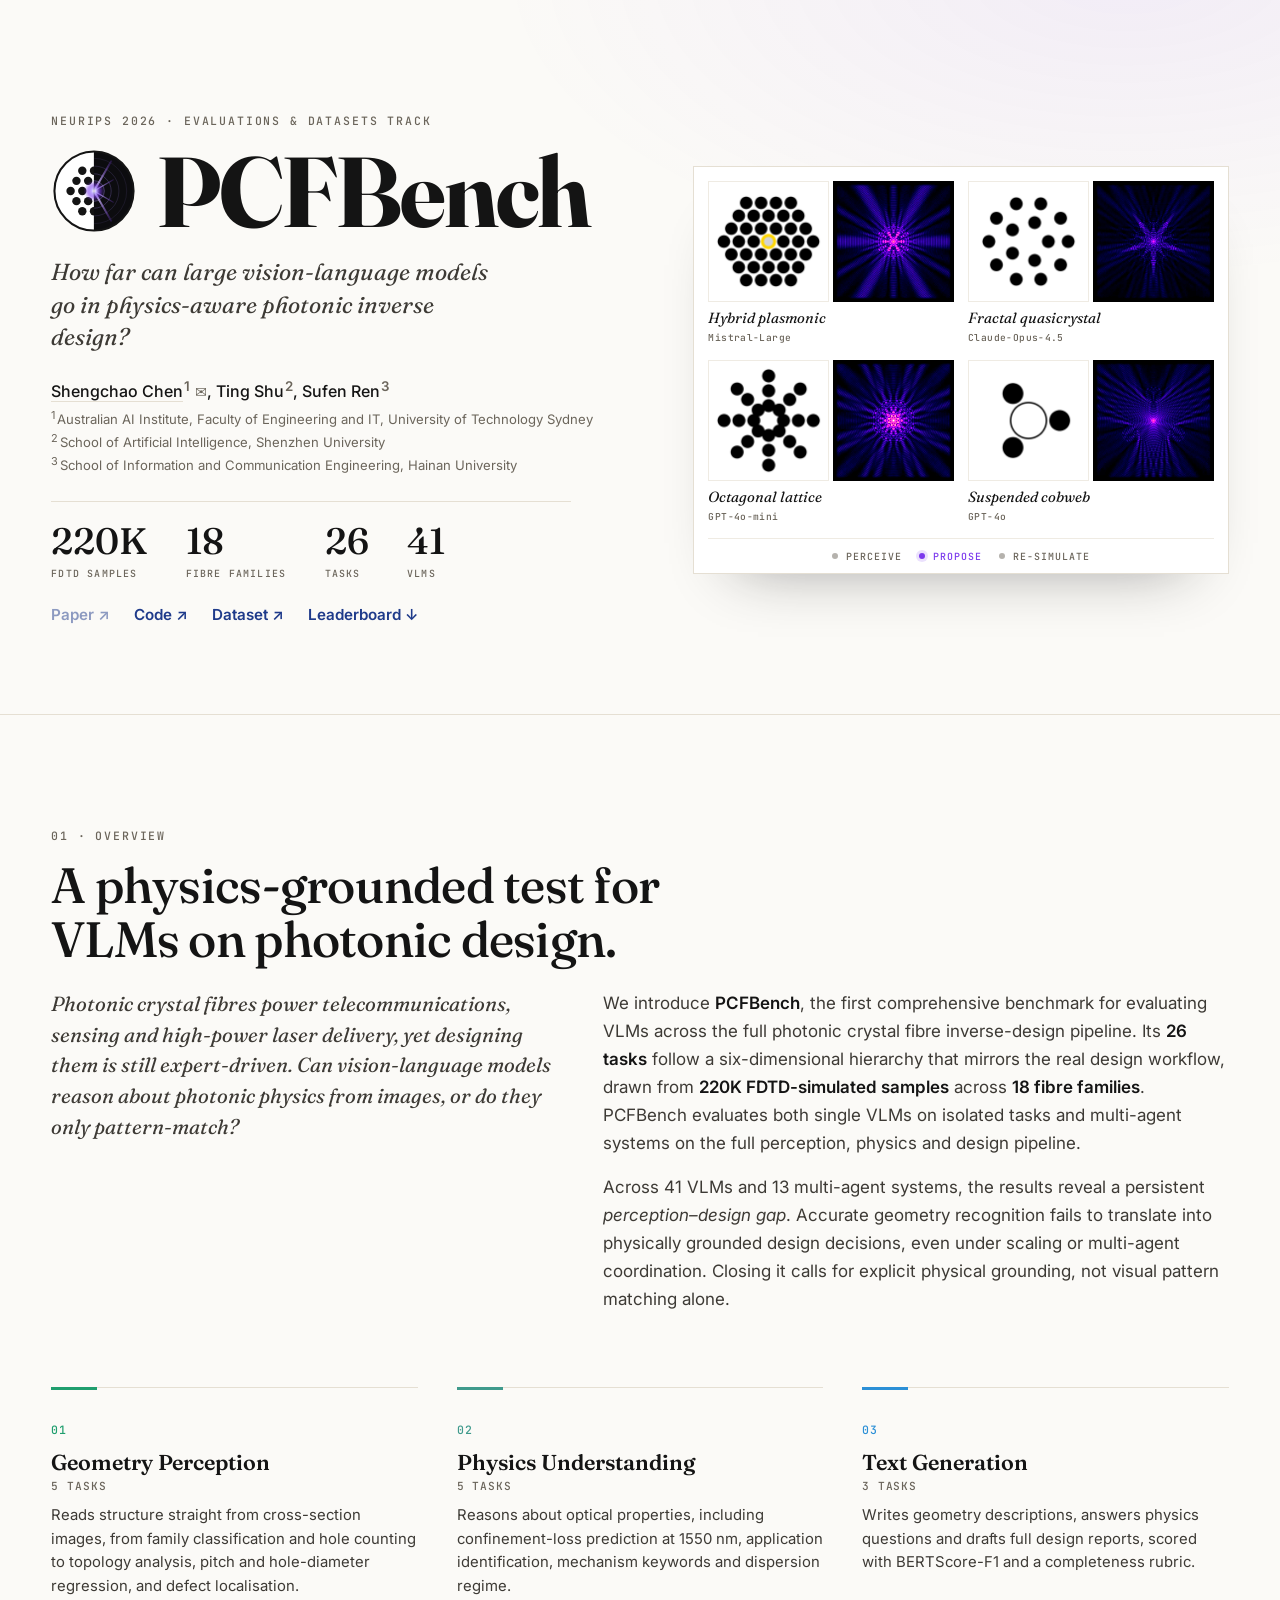
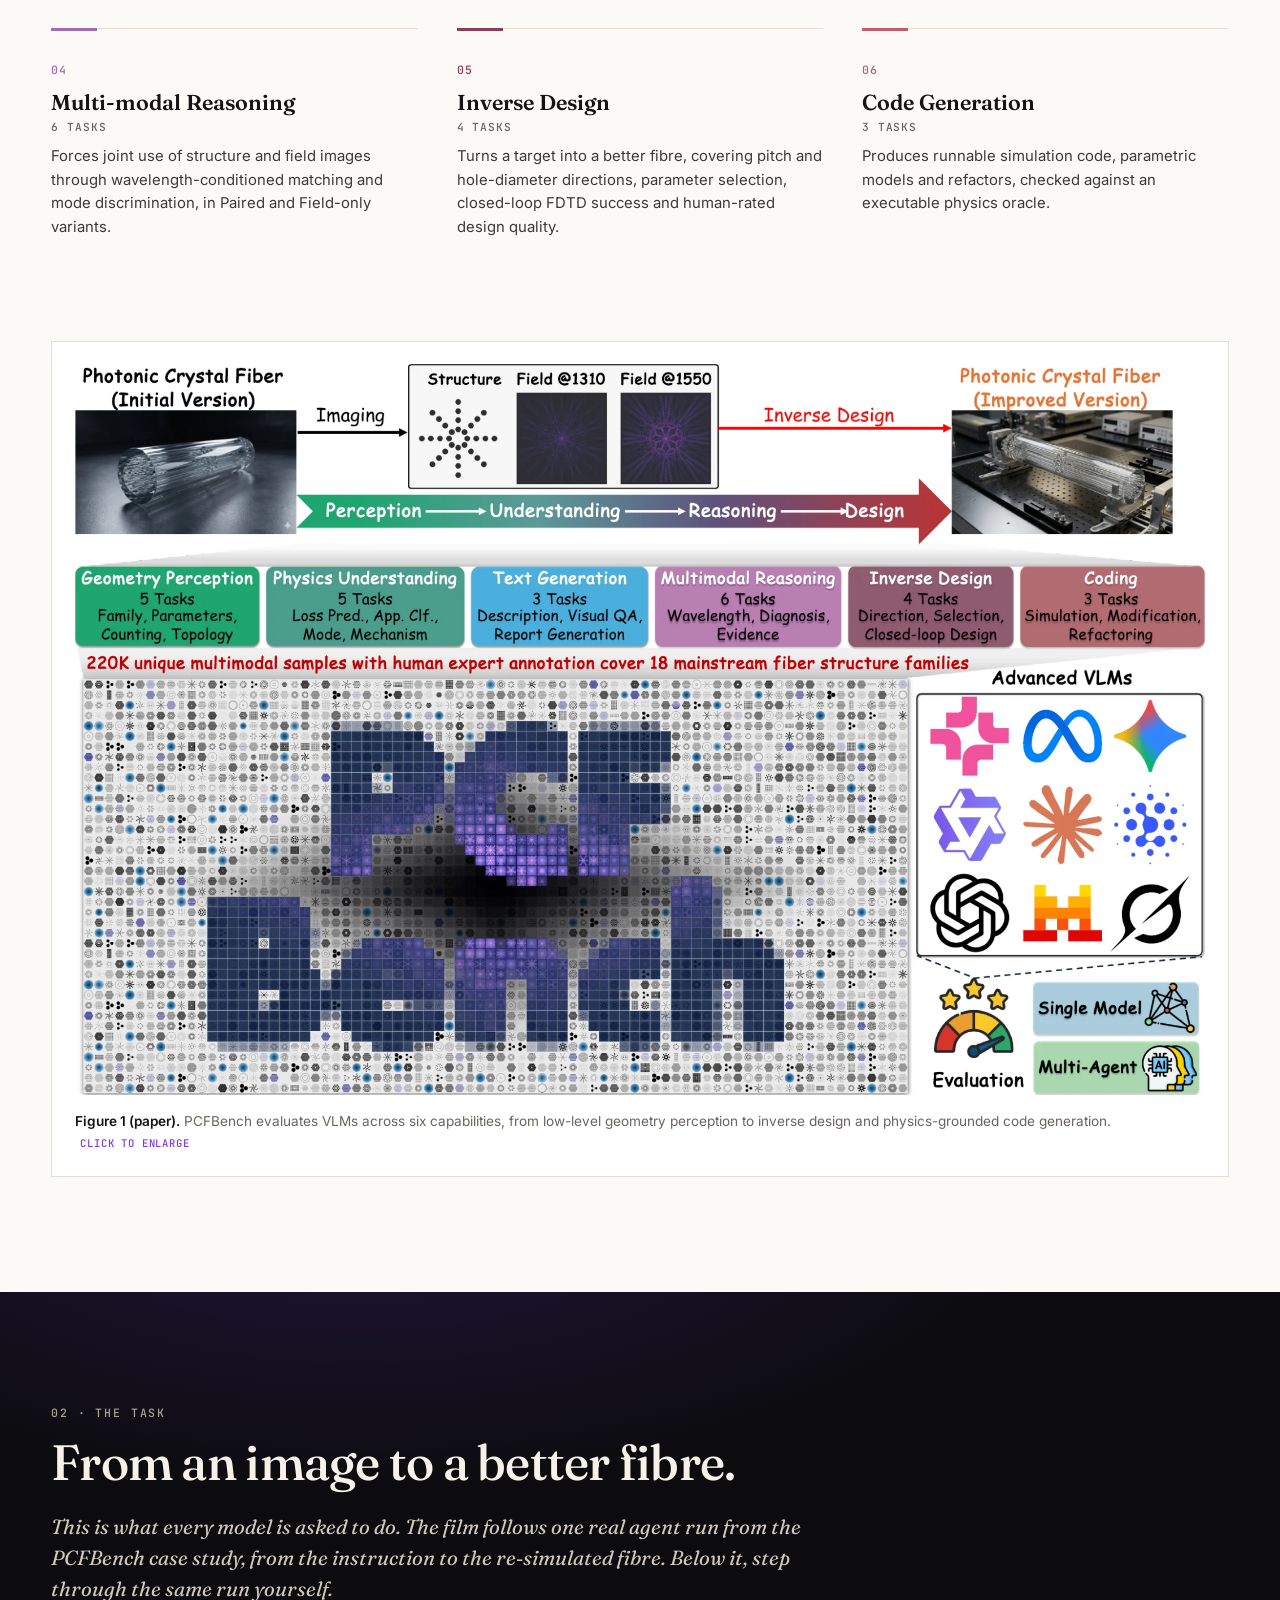
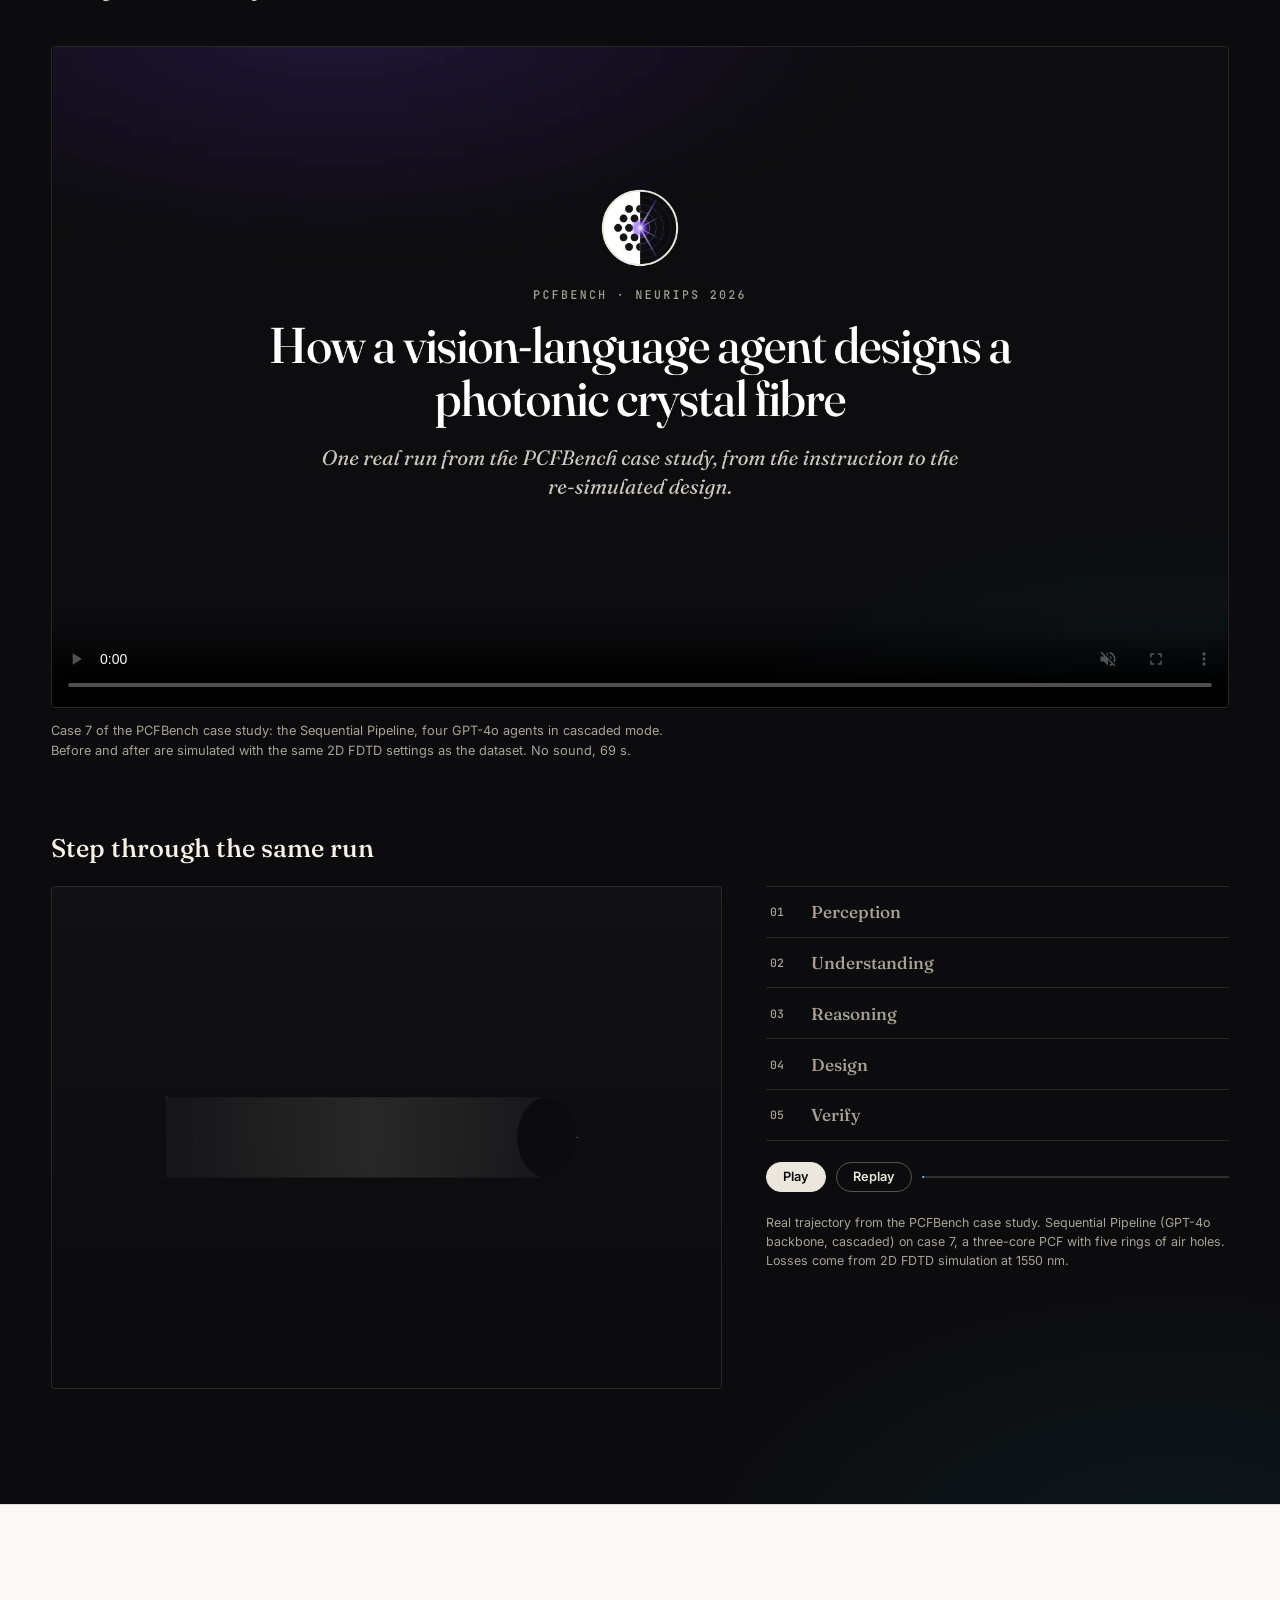
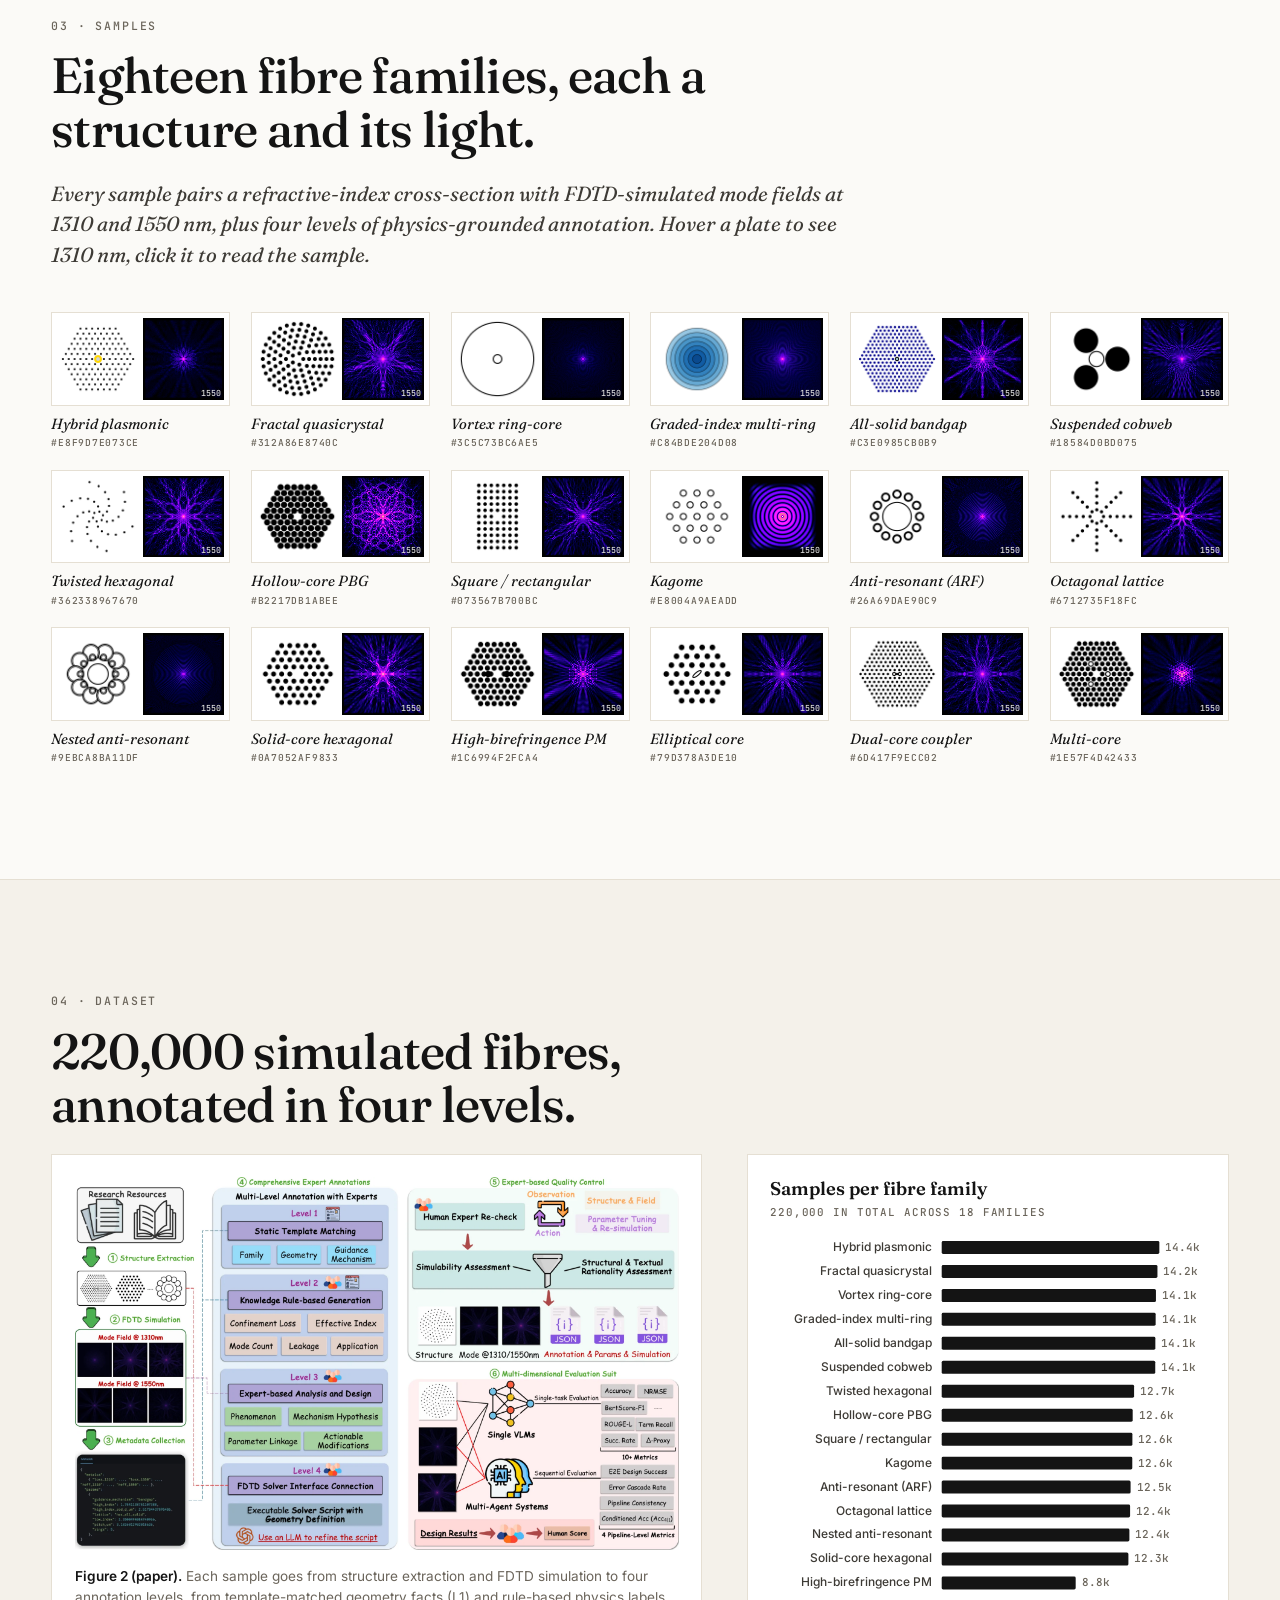
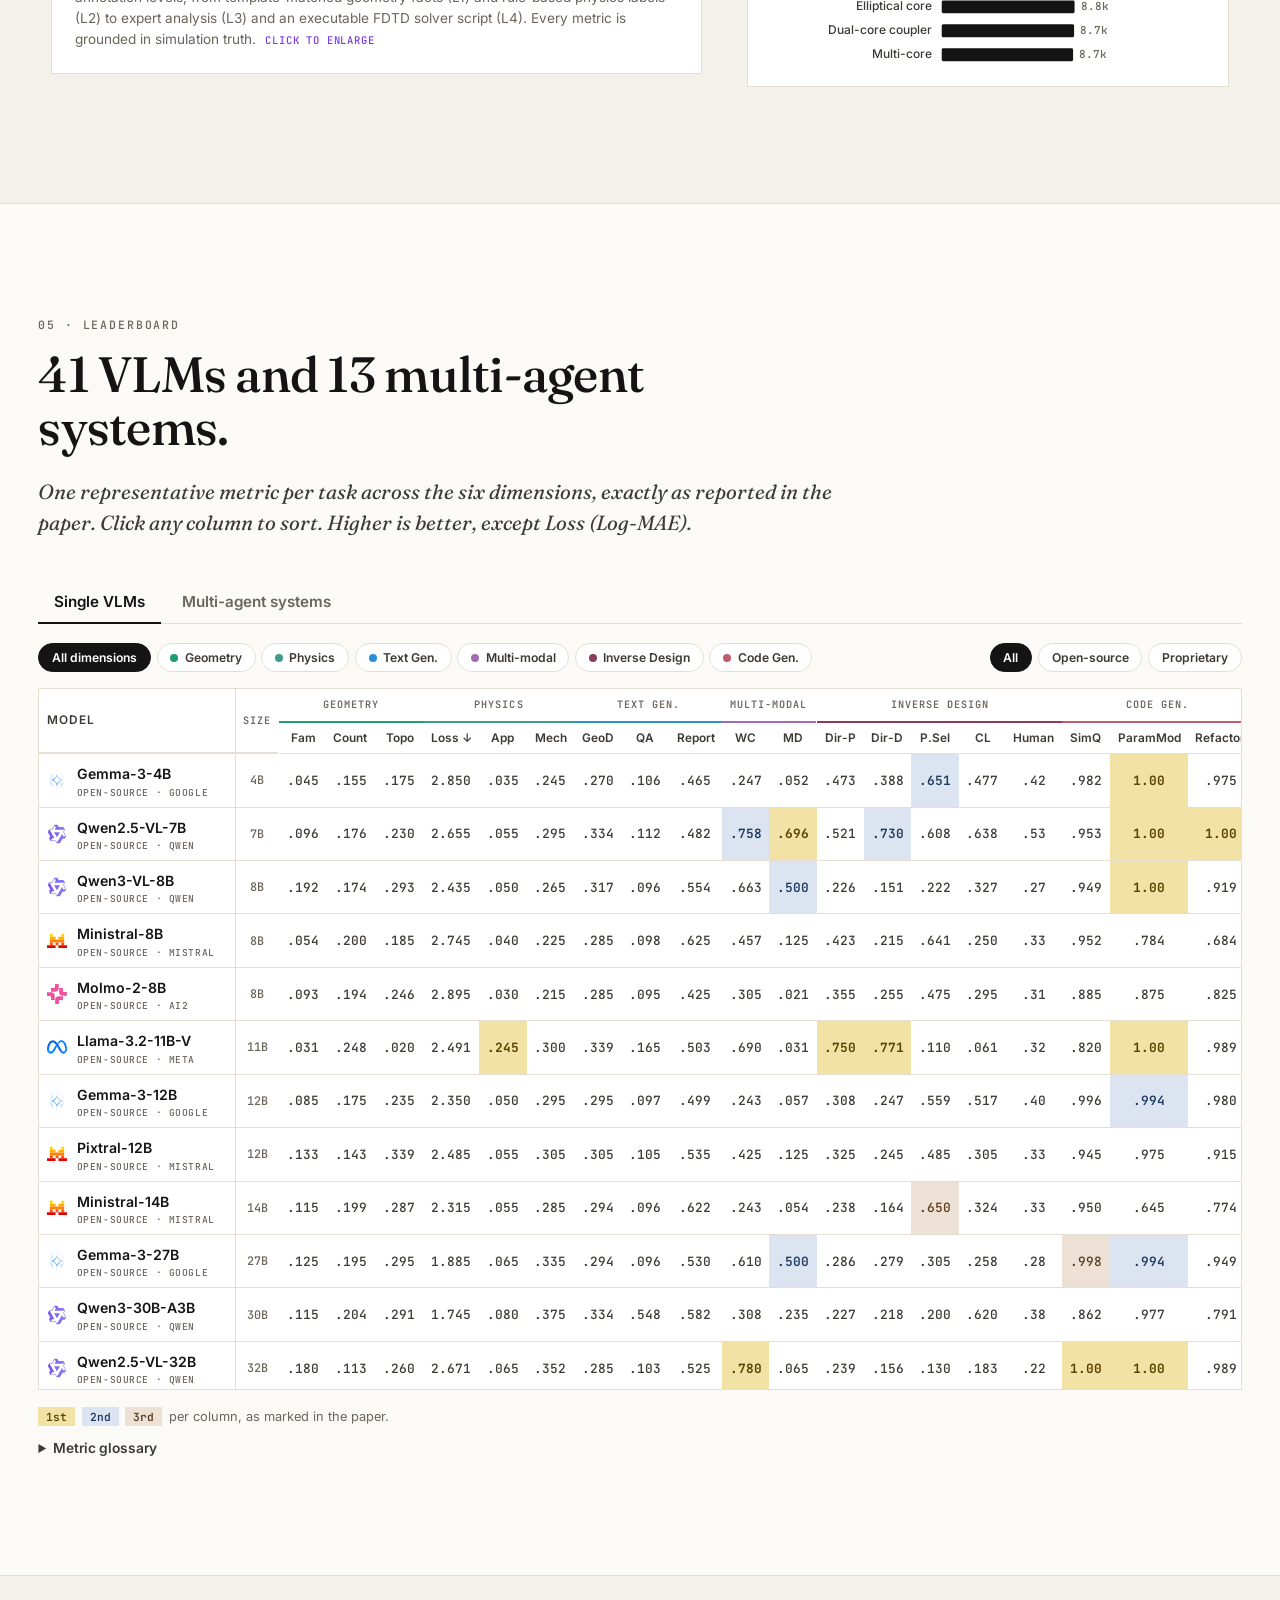
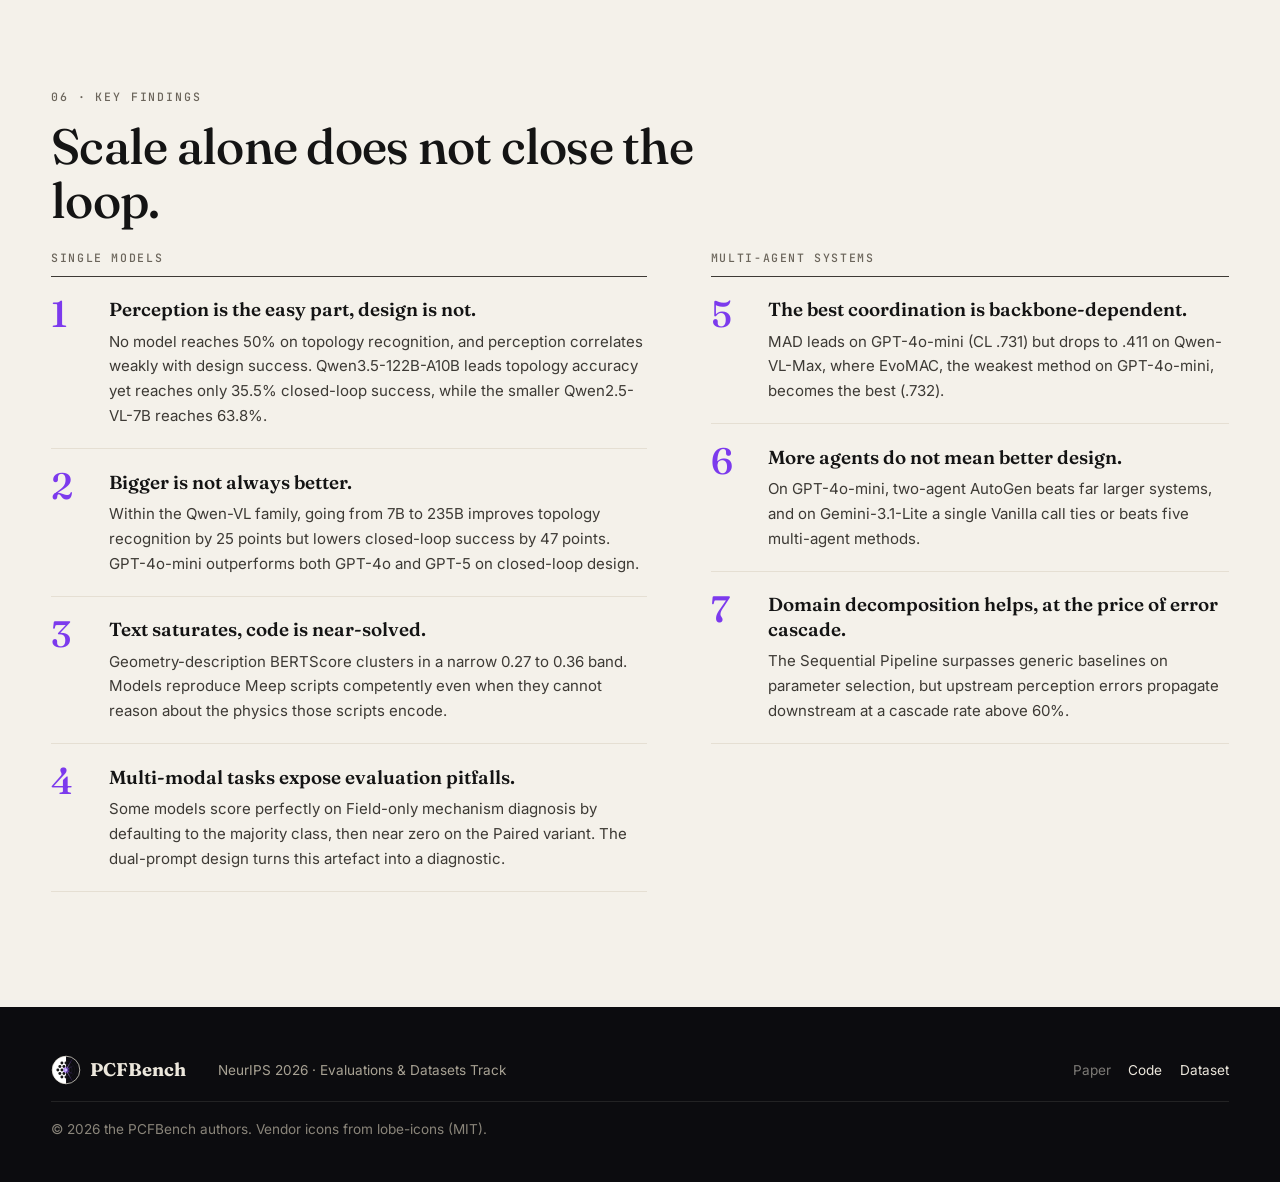
==== commit 171095fb: "Add agent-run film to the task section A 69 s silent film above the step-through replay follows the " ====
--- a/index.html
+++ b/index.html
@@ -125,7 +125,15 @@
   <div class="wrap">
     <p class="kicker">02 &middot; The task</p>
     <h2 class="sec-title">From an image to a better fibre.</h2>
-    <p class="lede dark-lede">This is what every model is asked to do. Below is one real run from the PCFBench case study, replayed step by step.</p>
+    <p class="lede dark-lede">This is what every model is asked to do. The film follows one real agent run from the PCFBench case study, from the instruction to the re&#8209;simulated fibre. Below it, step through the same run yourself.</p>
+
+    <figure class="film">
+      <video id="film-video" muted playsinline controls preload="metadata" poster="assets/video/agent-run-poster.webp" width="1920" height="1080" aria-label="Film: a four-agent VLM pipeline perceives a photonic crystal fibre, proposes a design change, and the change is checked by FDTD re-simulation">
+        <source src="assets/video/agent-run.mp4" type="video/mp4">
+      </video>
+      <figcaption>Case 7 of the PCFBench case study: the Sequential Pipeline, four GPT-4o agents in cascaded mode. Before and after are simulated with the same 2D FDTD settings as the dataset. No sound, 69&nbsp;s.</figcaption>
+    </figure>
+    <h3 class="task-sub">Step through the same run</h3>
 
     <div class="task-grid">
       <div class="stage" id="stage" aria-hidden="true">
@@ -330,6 +338,7 @@
 <script src="https://cdnjs.cloudflare.com/ajax/libs/gsap/3.12.5/gsap.min.js" defer></script>
 <script type="module" src="assets/js/main.js"></script>
 <script type="module" src="assets/js/hero-loop.js"></script>
+<script type="module" src="assets/js/film.js"></script>
 <script type="module" src="assets/js/animation.js"></script>
 <script type="module" src="assets/js/samples.js"></script>
 <script type="module" src="assets/js/families.js"></script>
--- a/assets/css/site.css
+++ b/assets/css/site.css
@@ -183,6 +183,10 @@
 .darkroom .kicker { color: var(--cream-mute); }
 .darkroom .sec-title { color: #f6f2e8; }
 .dark-lede { color: #cfc9bd; }
+.film { margin: 0 0 clamp(3rem, 6vw, 4.5rem); }
+.film video { display: block; width: 100%; height: auto; aspect-ratio: 16 / 9; background: var(--dark); border: 1px solid rgba(236, 231, 220, .12); border-radius: 4px; }
+.film figcaption { font-size: .8rem; color: var(--cream-mute); margin-top: .8rem; line-height: 1.55; max-width: 80ch; }
+.task-sub { font: 500 clamp(1.3rem, 2.2vw, 1.6rem)/1.2 var(--serif); color: #f6f2e8; margin: 0 0 1.4rem; }
 .task-grid { display: grid; grid-template-columns: 1.45fr 1fr; gap: clamp(1.5rem, 3.5vw, 3rem); align-items: start; }
 
 .stage { position: relative; aspect-ratio: 16 / 12; border: 1px solid rgba(236, 231, 220, .12); border-radius: 4px; background: linear-gradient(180deg, rgba(255, 255, 255, .025), rgba(255, 255, 255, 0)); overflow: hidden; }
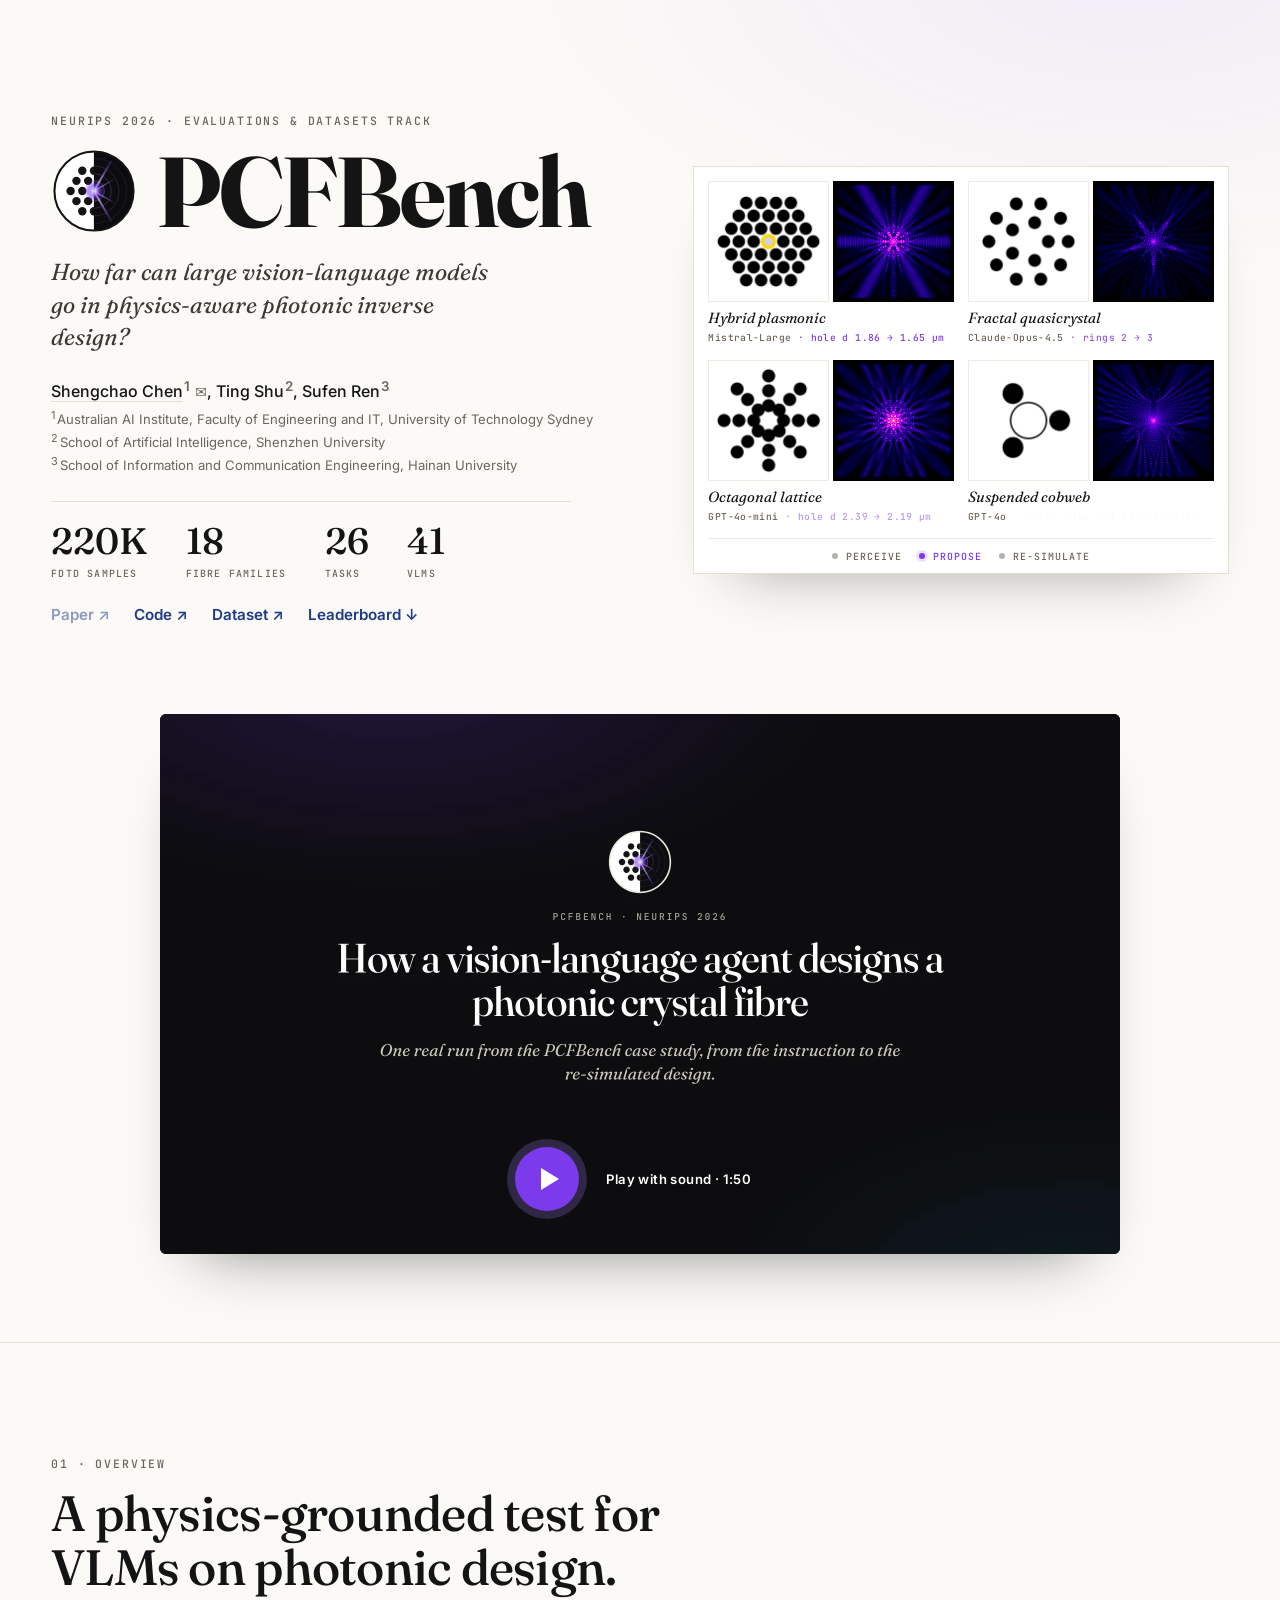
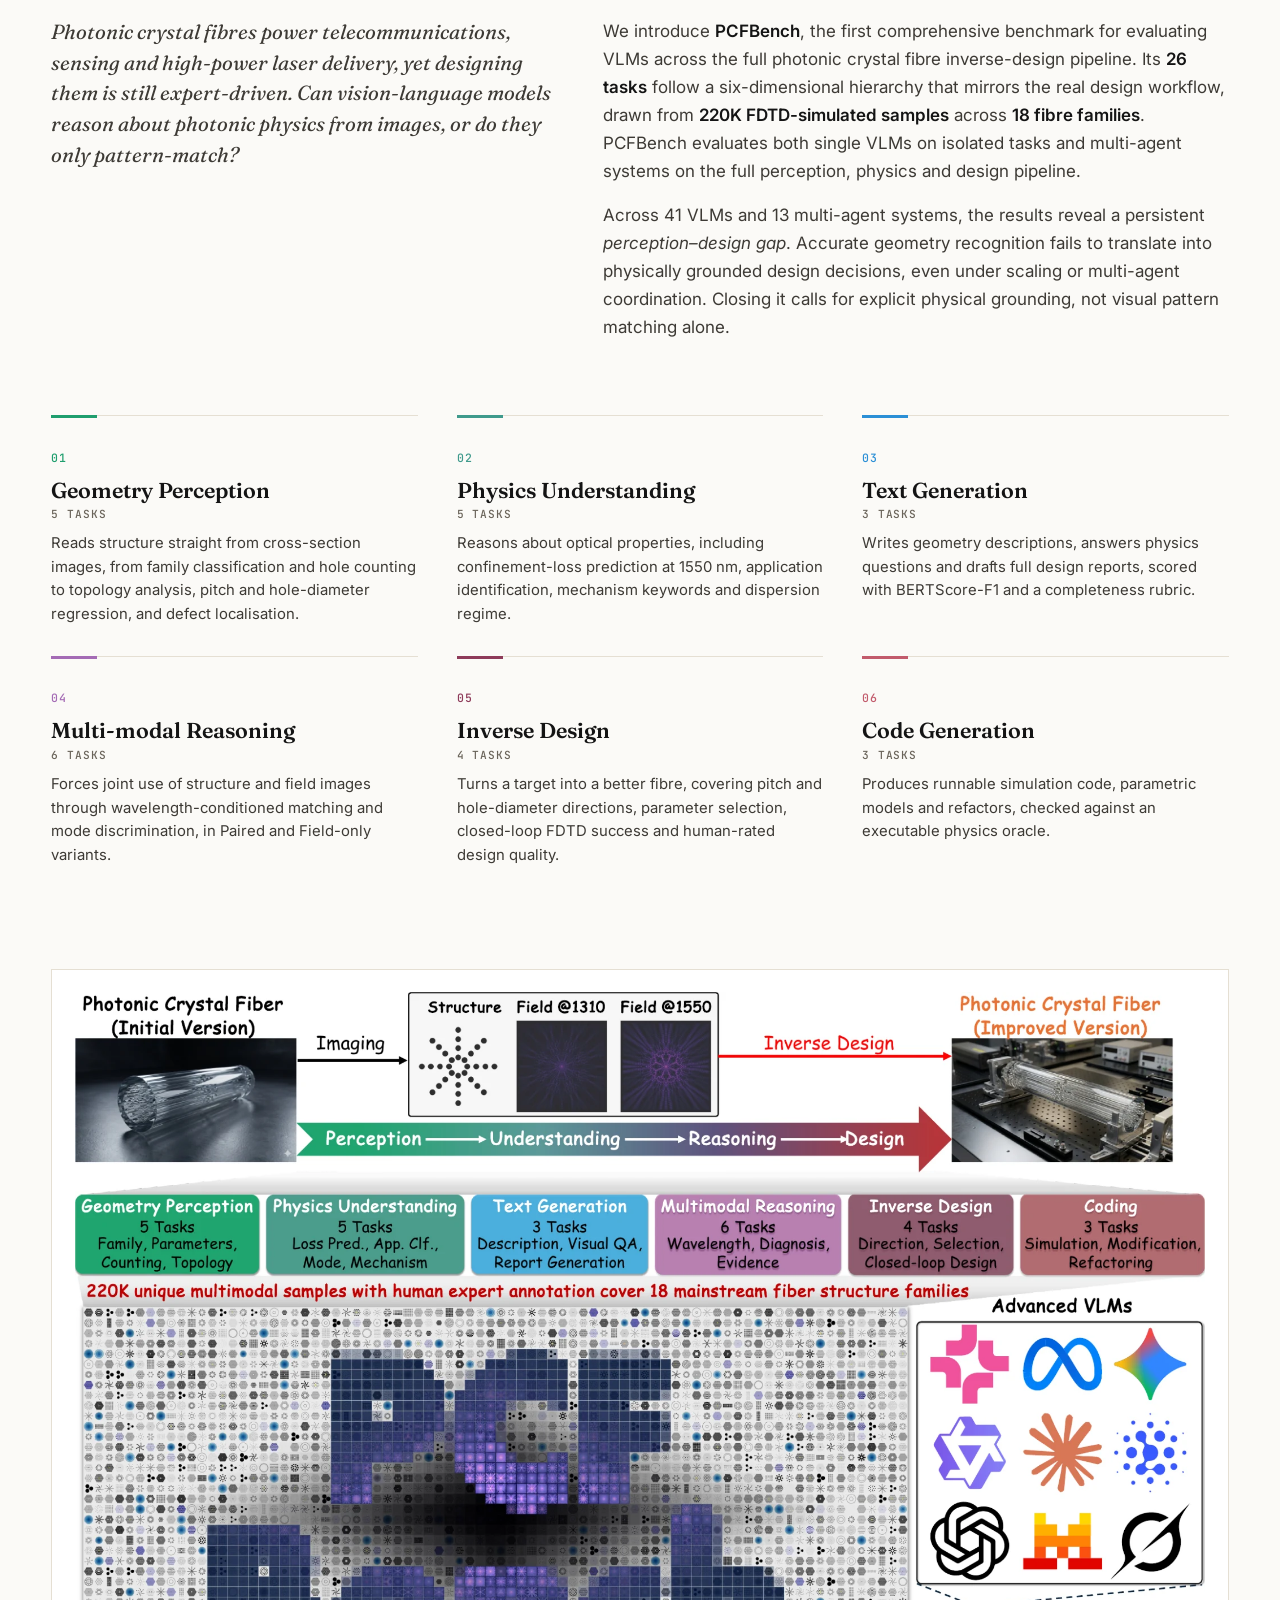
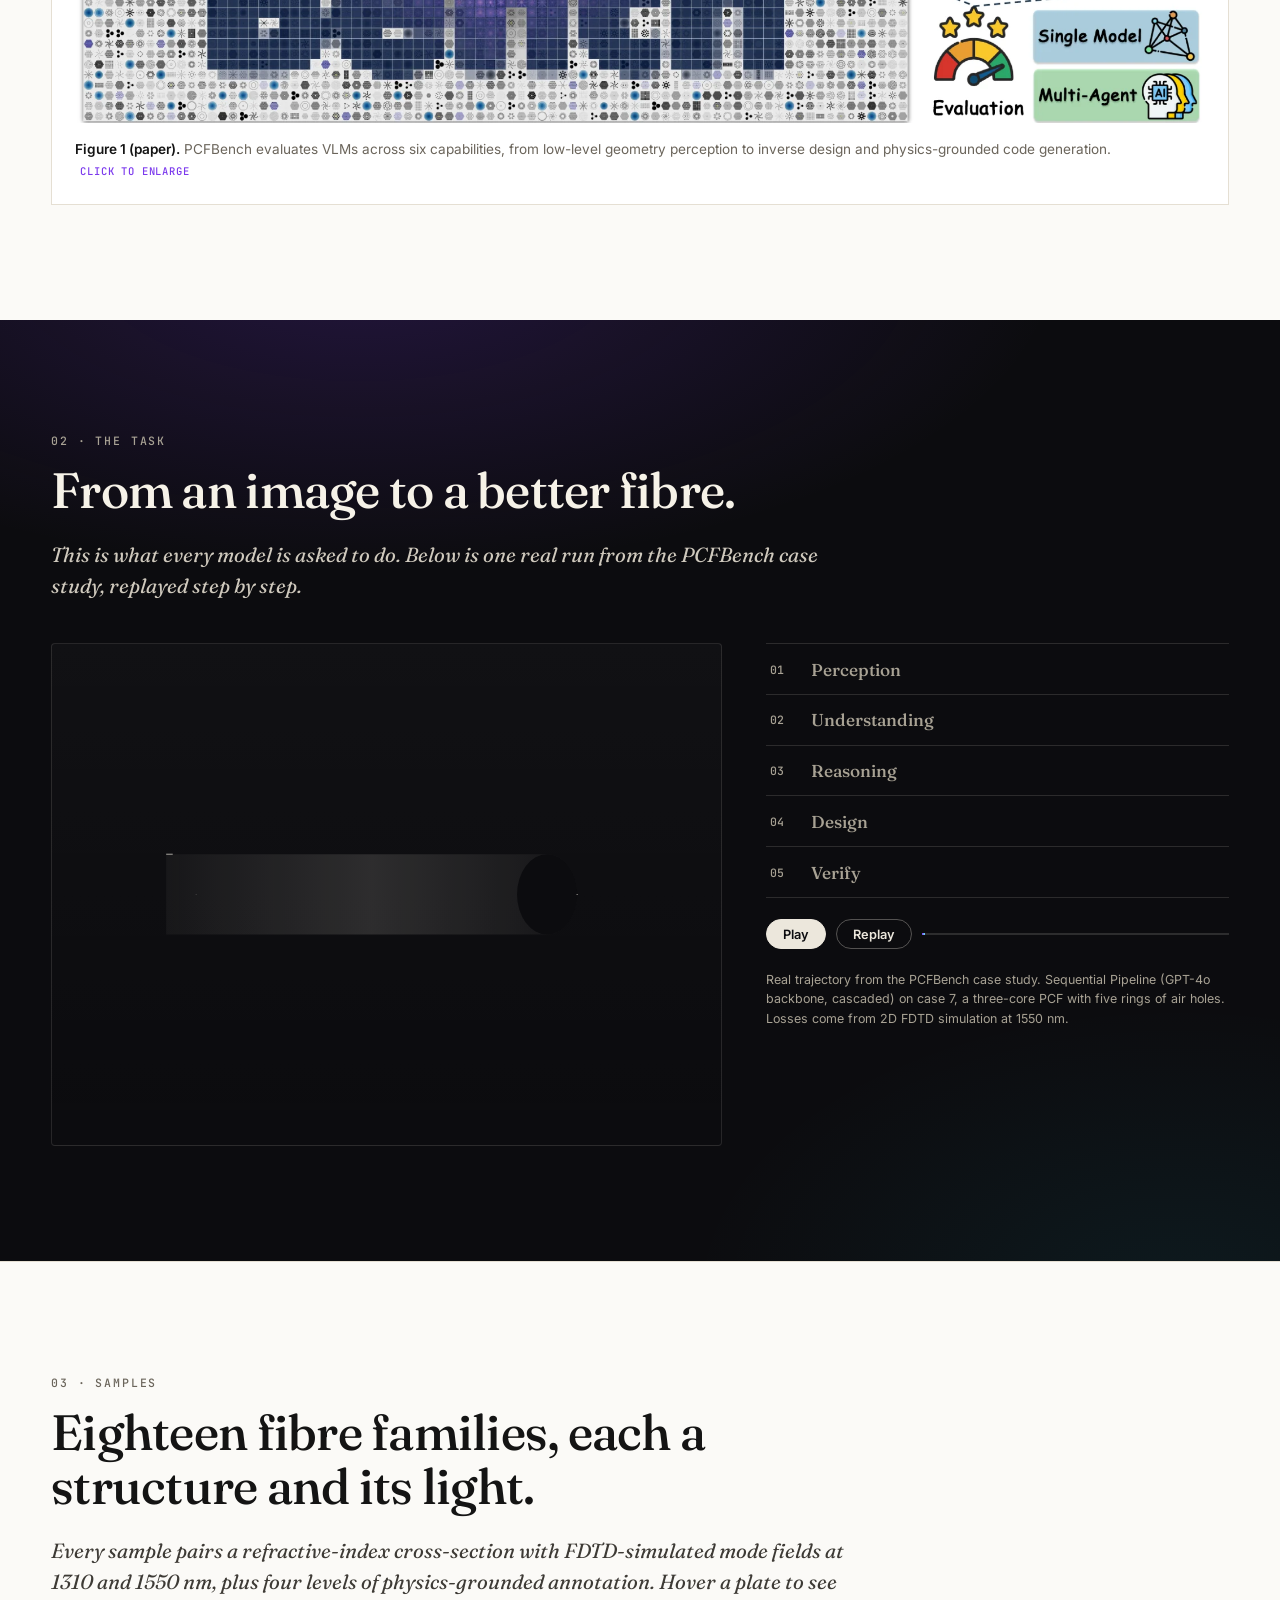
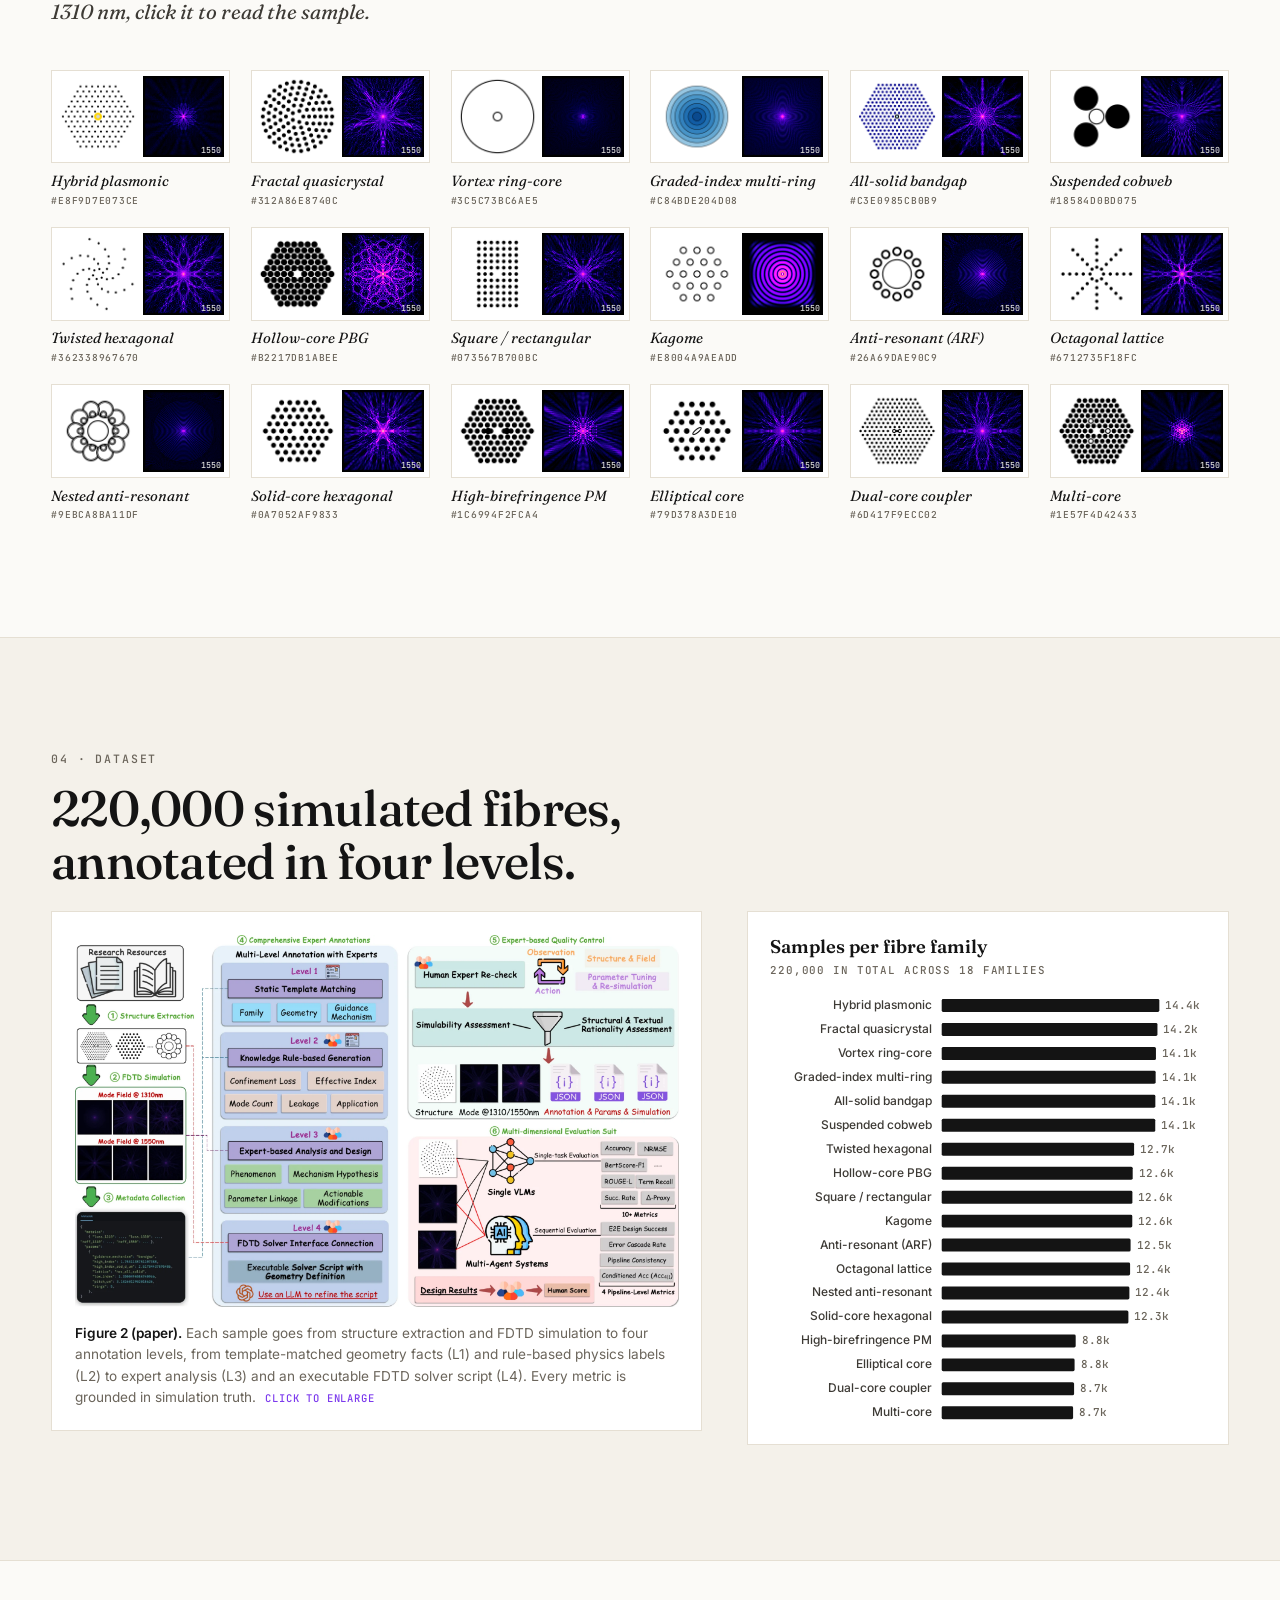
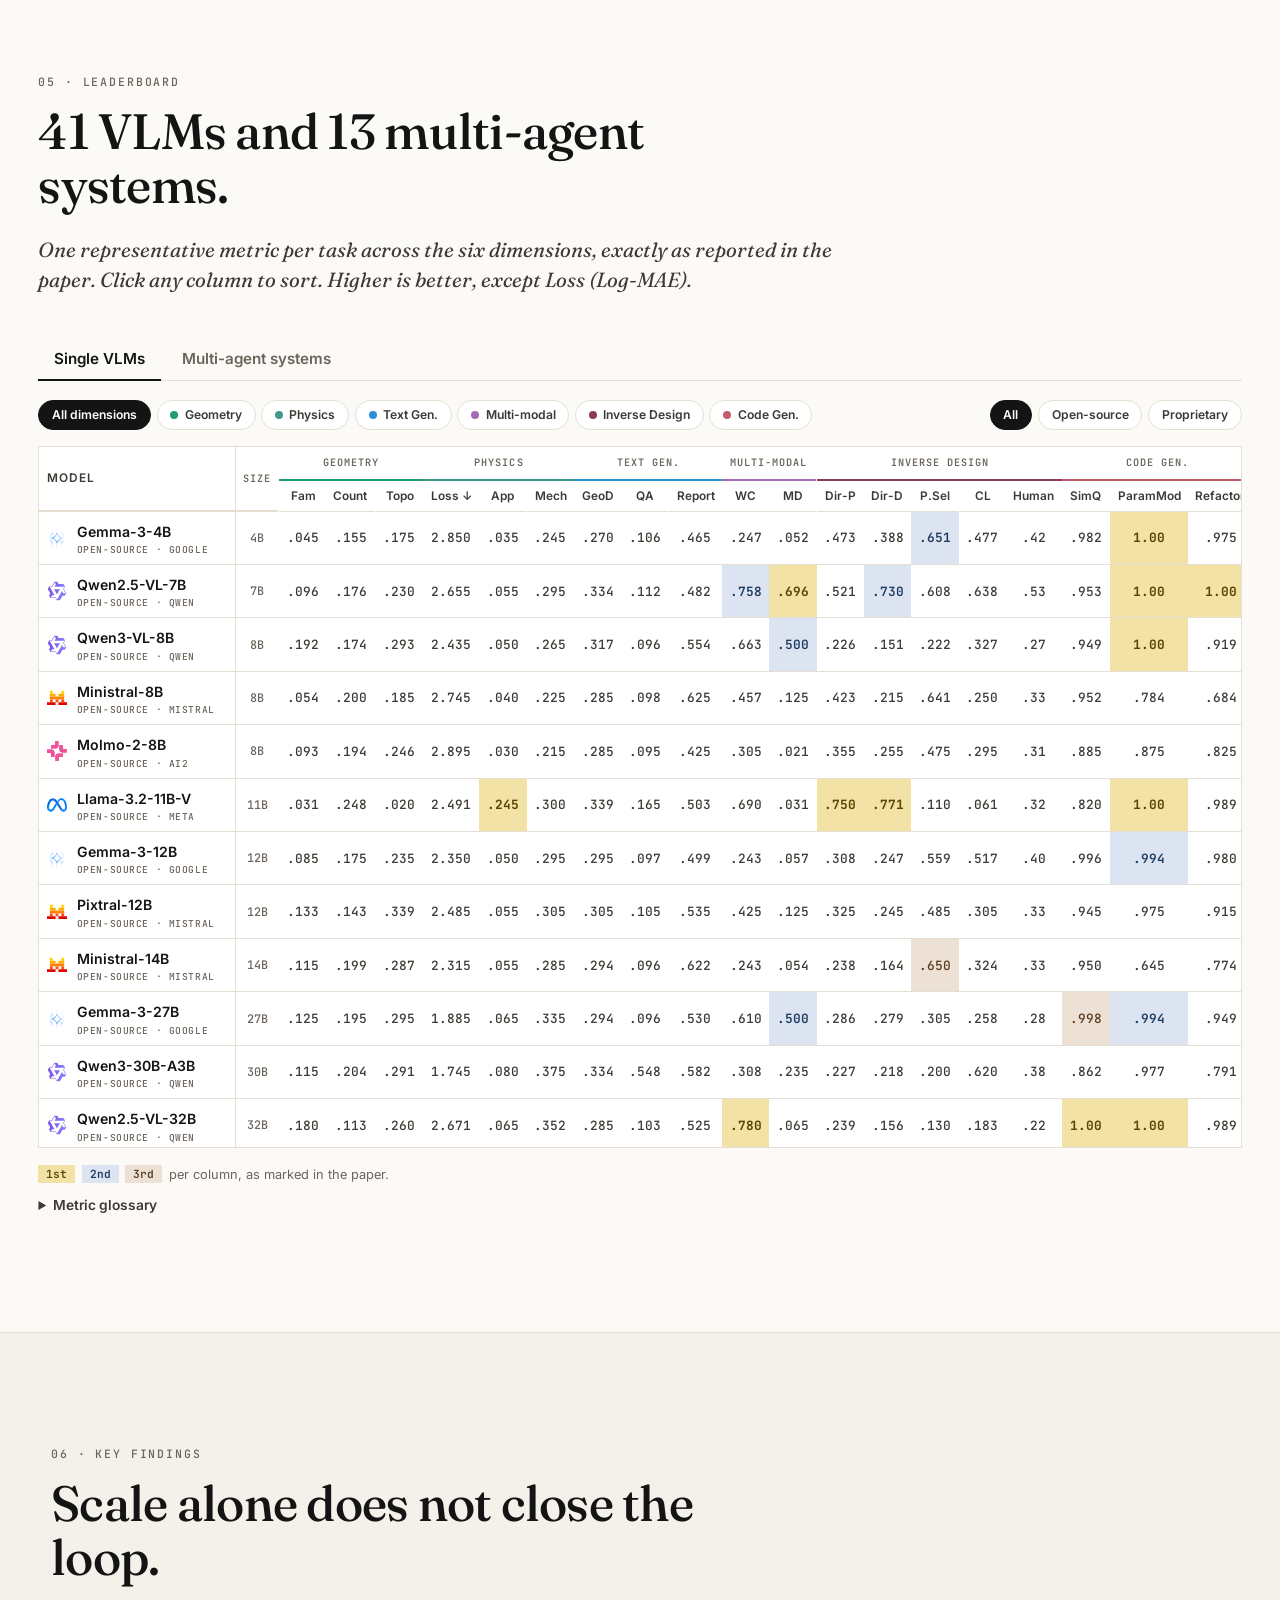
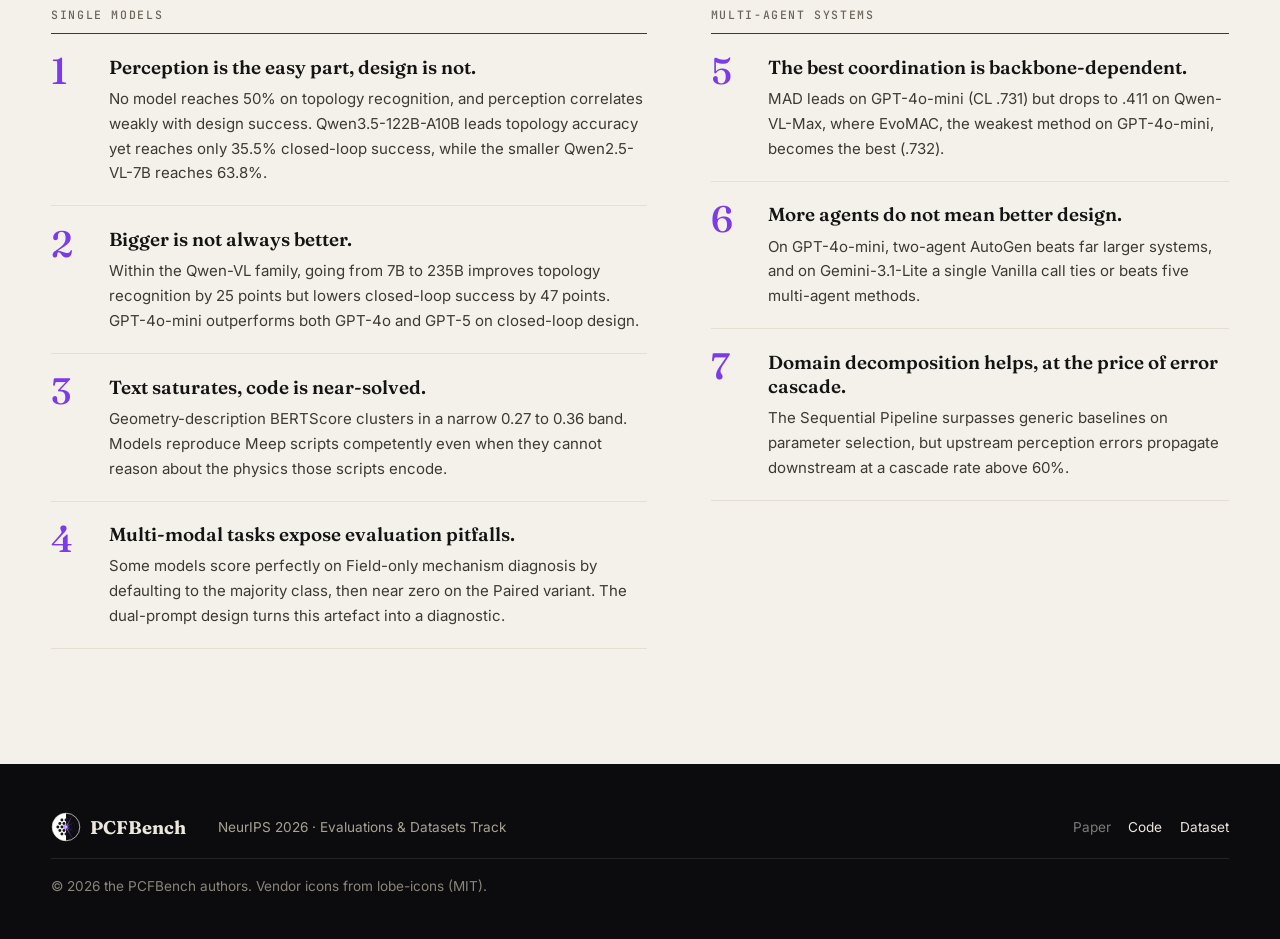
==== commit f4f5cf41: "Narrated film above the overview, click to play with sound Re-rendered the agent-run film with voice" ====
--- a/index.html
+++ b/index.html
@@ -21,7 +21,7 @@
   <link rel="preconnect" href="https://fonts.googleapis.com">
   <link rel="preconnect" href="https://fonts.gstatic.com" crossorigin>
   <link href="https://fonts.googleapis.com/css2?family=Fraunces:ital,opsz,wght@0,9..144,400;0,9..144,500;0,9..144,600;0,9..144,700;1,9..144,400;1,9..144,500&family=Inter:wght@400;500;600;700&family=JetBrains+Mono:wght@400;500;600&display=swap" rel="stylesheet">
-  <link rel="stylesheet" href="assets/css/site.css">
+  <link rel="stylesheet" href="assets/css/site.css?v=20261020">
   <script>document.documentElement.classList.add("js")</script>
 </head>
 <body>
@@ -91,6 +91,18 @@
 </header>
 
 <main>
+<!-- ============================== FILM ============================== -->
+<div class="film-band">
+  <div class="wrap">
+    <figure class="film" id="film">
+      <video id="film-video" playsinline preload="metadata" poster="assets/video/agent-run-poster.webp?v=20261020" width="1920" height="1080" aria-label="Narrated film: a four-agent vision-language pipeline perceives a photonic crystal fibre, proposes a design change, and FDTD re-simulation checks it">
+        <source src="assets/video/agent-run.mp4?v=20261020" type="video/mp4">
+      </video>
+      <button class="film-play" type="button"><span class="cta"><i aria-hidden="true"></i><span>Play with sound &middot; 1:50</span></span></button>
+    </figure>
+  </div>
+</div>
+
 <!-- ============================== OVERVIEW ============================== -->
 <section id="overview" class="sec">
   <div class="wrap">
@@ -125,15 +137,7 @@
   <div class="wrap">
     <p class="kicker">02 &middot; The task</p>
     <h2 class="sec-title">From an image to a better fibre.</h2>
-    <p class="lede dark-lede">This is what every model is asked to do. The film follows one real agent run from the PCFBench case study, from the instruction to the re&#8209;simulated fibre. Below it, step through the same run yourself.</p>
-
-    <figure class="film">
-      <video id="film-video" muted playsinline controls preload="metadata" poster="assets/video/agent-run-poster.webp" width="1920" height="1080" aria-label="Film: a four-agent VLM pipeline perceives a photonic crystal fibre, proposes a design change, and the change is checked by FDTD re-simulation">
-        <source src="assets/video/agent-run.mp4" type="video/mp4">
-      </video>
-      <figcaption>Case 7 of the PCFBench case study: the Sequential Pipeline, four GPT-4o agents in cascaded mode. Before and after are simulated with the same 2D FDTD settings as the dataset. No sound, 69&nbsp;s.</figcaption>
-    </figure>
-    <h3 class="task-sub">Step through the same run</h3>
+    <p class="lede dark-lede">This is what every model is asked to do. Below is one real run from the PCFBench case study, replayed step by step.</p>
 
     <div class="task-grid">
       <div class="stage" id="stage" aria-hidden="true">
@@ -336,12 +340,12 @@
 </dialog>
 
 <script src="https://cdnjs.cloudflare.com/ajax/libs/gsap/3.12.5/gsap.min.js" defer></script>
-<script type="module" src="assets/js/main.js"></script>
-<script type="module" src="assets/js/hero-loop.js"></script>
-<script type="module" src="assets/js/film.js"></script>
-<script type="module" src="assets/js/animation.js"></script>
-<script type="module" src="assets/js/samples.js"></script>
-<script type="module" src="assets/js/families.js"></script>
-<script type="module" src="assets/js/leaderboard.js"></script>
+<script type="module" src="assets/js/main.js?v=20261020"></script>
+<script type="module" src="assets/js/hero-loop.js?v=20261020"></script>
+<script type="module" src="assets/js/film.js?v=20261020"></script>
+<script type="module" src="assets/js/animation.js?v=20261020"></script>
+<script type="module" src="assets/js/samples.js?v=20261020"></script>
+<script type="module" src="assets/js/families.js?v=20261020"></script>
+<script type="module" src="assets/js/leaderboard.js?v=20261020"></script>
 </body>
 </html>
--- a/assets/css/site.css
+++ b/assets/css/site.css
@@ -157,6 +157,19 @@
   .hero-fig { justify-self: start; max-width: 560px; }
 }
 
+/* ---------- film (between hero and overview) ---------- */
+.film-band { padding: 0 0 clamp(3.5rem, 7vw, 5.5rem); }
+.film { position: relative; max-width: 960px; margin: 0 auto; }
+.film video { display: block; width: 100%; height: auto; aspect-ratio: 16 / 9; background: var(--dark); border-radius: 6px; box-shadow: 0 34px 60px -40px rgba(20, 20, 20, .55); }
+.film-play { position: absolute; inset: 0; display: flex; align-items: flex-end; justify-content: center; padding: 0 0 4.5%; background: none; border: 0; border-radius: 6px; cursor: pointer; color: #fff; }
+.film-play .cta { display: inline-flex; align-items: center; gap: .85rem; }
+.film-play i { position: relative; flex: 0 0 auto; width: clamp(40px, 6.4vw, 64px); height: clamp(40px, 6.4vw, 64px); border-radius: 50%; background: var(--violet); box-shadow: 0 0 0 8px rgba(167, 139, 250, .22); transition: transform .2s ease; }
+.film-play i::after { content: ""; position: absolute; left: 55%; top: 50%; transform: translate(-50%, -50%); border-style: solid; border-width: 11px 0 11px 18px; border-color: transparent transparent transparent #fff; }
+.film-play .cta span { font: 600 .82rem var(--sans); letter-spacing: .03em; padding: .4rem .85rem; border-radius: 999px; background: rgba(12, 12, 15, .7); }
+.film-play:hover i, .film-play:focus-visible i { transform: scale(1.06); }
+.film.playing .film-play { display: none; }
+@media (max-width: 560px) { .film-play { padding-bottom: 3%; } .film-play .cta { gap: .55rem; } .film-play .cta span { font-size: .68rem; padding: .3rem .6rem; } .film-play i { box-shadow: 0 0 0 5px rgba(167, 139, 250, .22); } .film-play i::after { border-width: 8px 0 8px 13px; } }
+
 /* ---------- overview ---------- */
 .ov-grid { display: grid; grid-template-columns: 1fr 1.25fr; gap: clamp(1.5rem, 4vw, 4rem); margin-bottom: 3.6rem; }
 .ov-grid .lede { margin: 0; }
@@ -183,10 +196,6 @@
 .darkroom .kicker { color: var(--cream-mute); }
 .darkroom .sec-title { color: #f6f2e8; }
 .dark-lede { color: #cfc9bd; }
-.film { margin: 0 0 clamp(3rem, 6vw, 4.5rem); }
-.film video { display: block; width: 100%; height: auto; aspect-ratio: 16 / 9; background: var(--dark); border: 1px solid rgba(236, 231, 220, .12); border-radius: 4px; }
-.film figcaption { font-size: .8rem; color: var(--cream-mute); margin-top: .8rem; line-height: 1.55; max-width: 80ch; }
-.task-sub { font: 500 clamp(1.3rem, 2.2vw, 1.6rem)/1.2 var(--serif); color: #f6f2e8; margin: 0 0 1.4rem; }
 .task-grid { display: grid; grid-template-columns: 1.45fr 1fr; gap: clamp(1.5rem, 3.5vw, 3rem); align-items: start; }
 
 .stage { position: relative; aspect-ratio: 16 / 12; border: 1px solid rgba(236, 231, 220, .12); border-radius: 4px; background: linear-gradient(180deg, rgba(255, 255, 255, .025), rgba(255, 255, 255, 0)); overflow: hidden; }
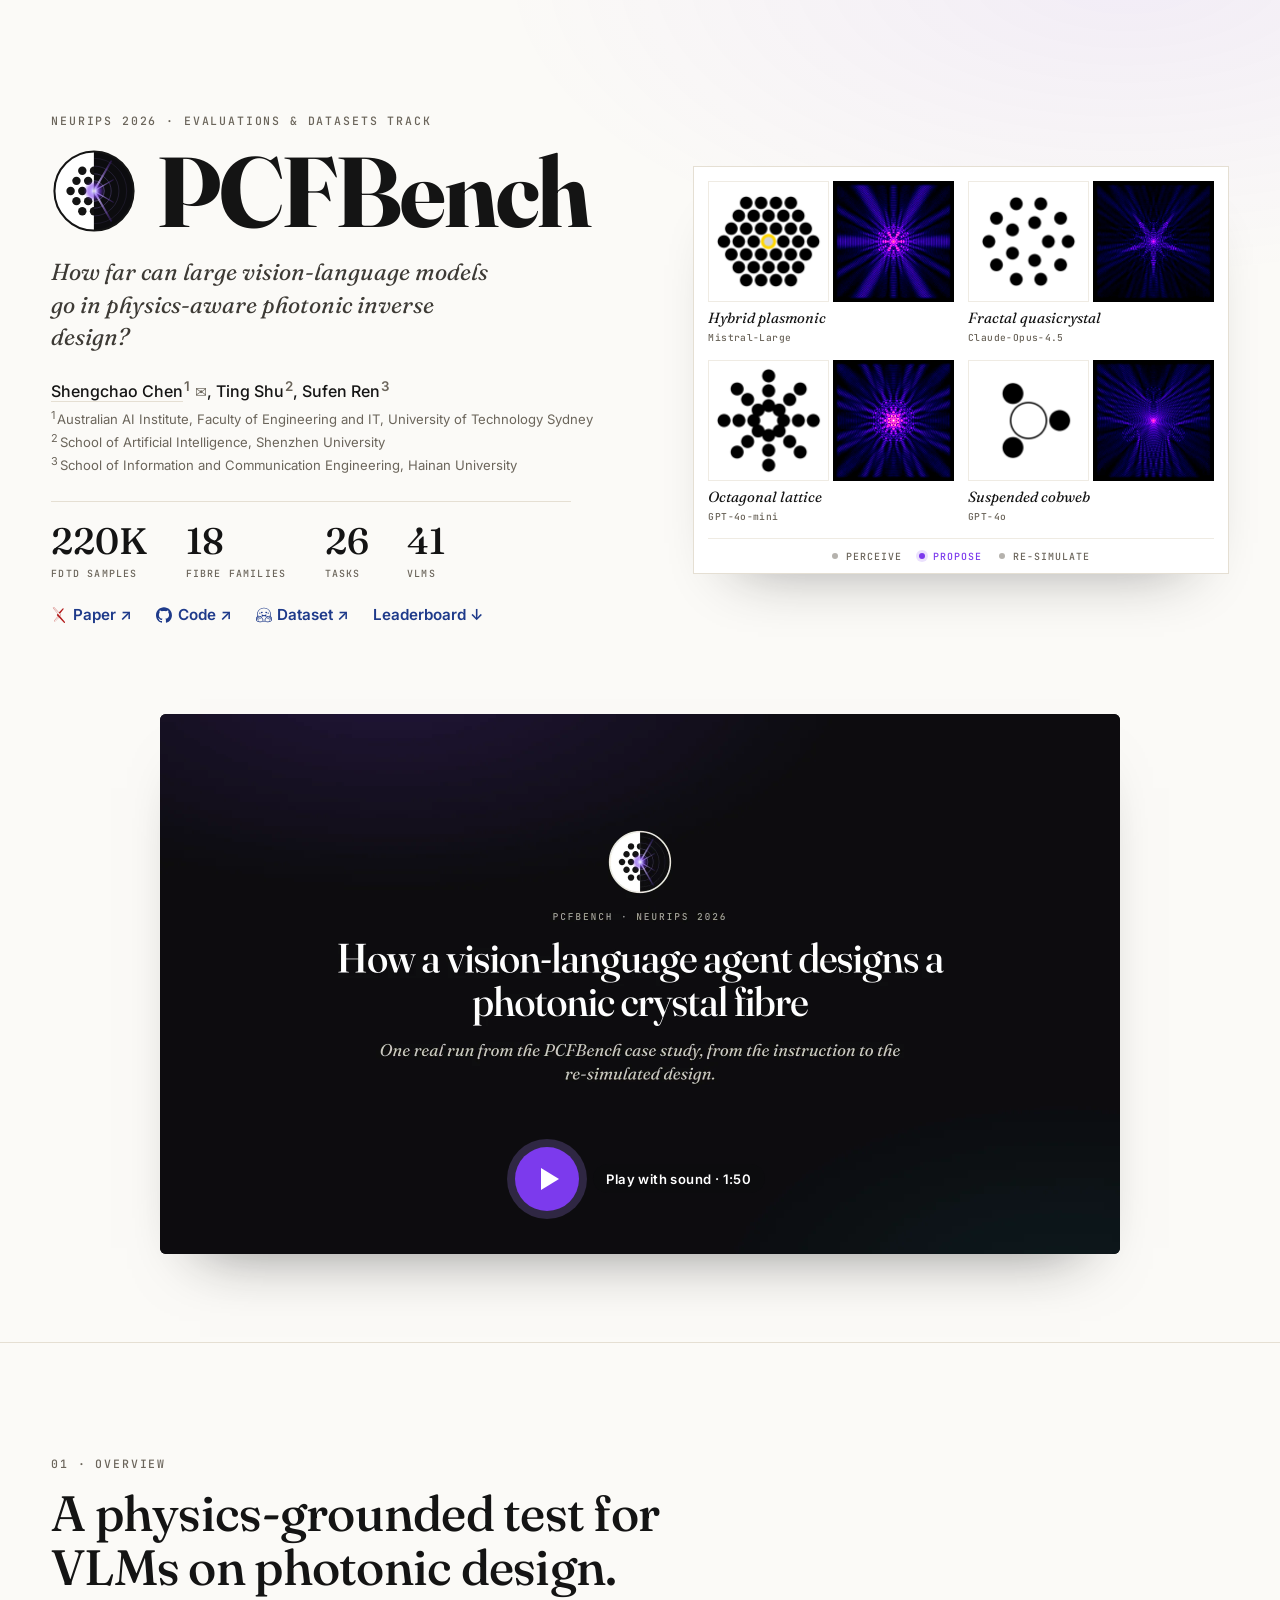
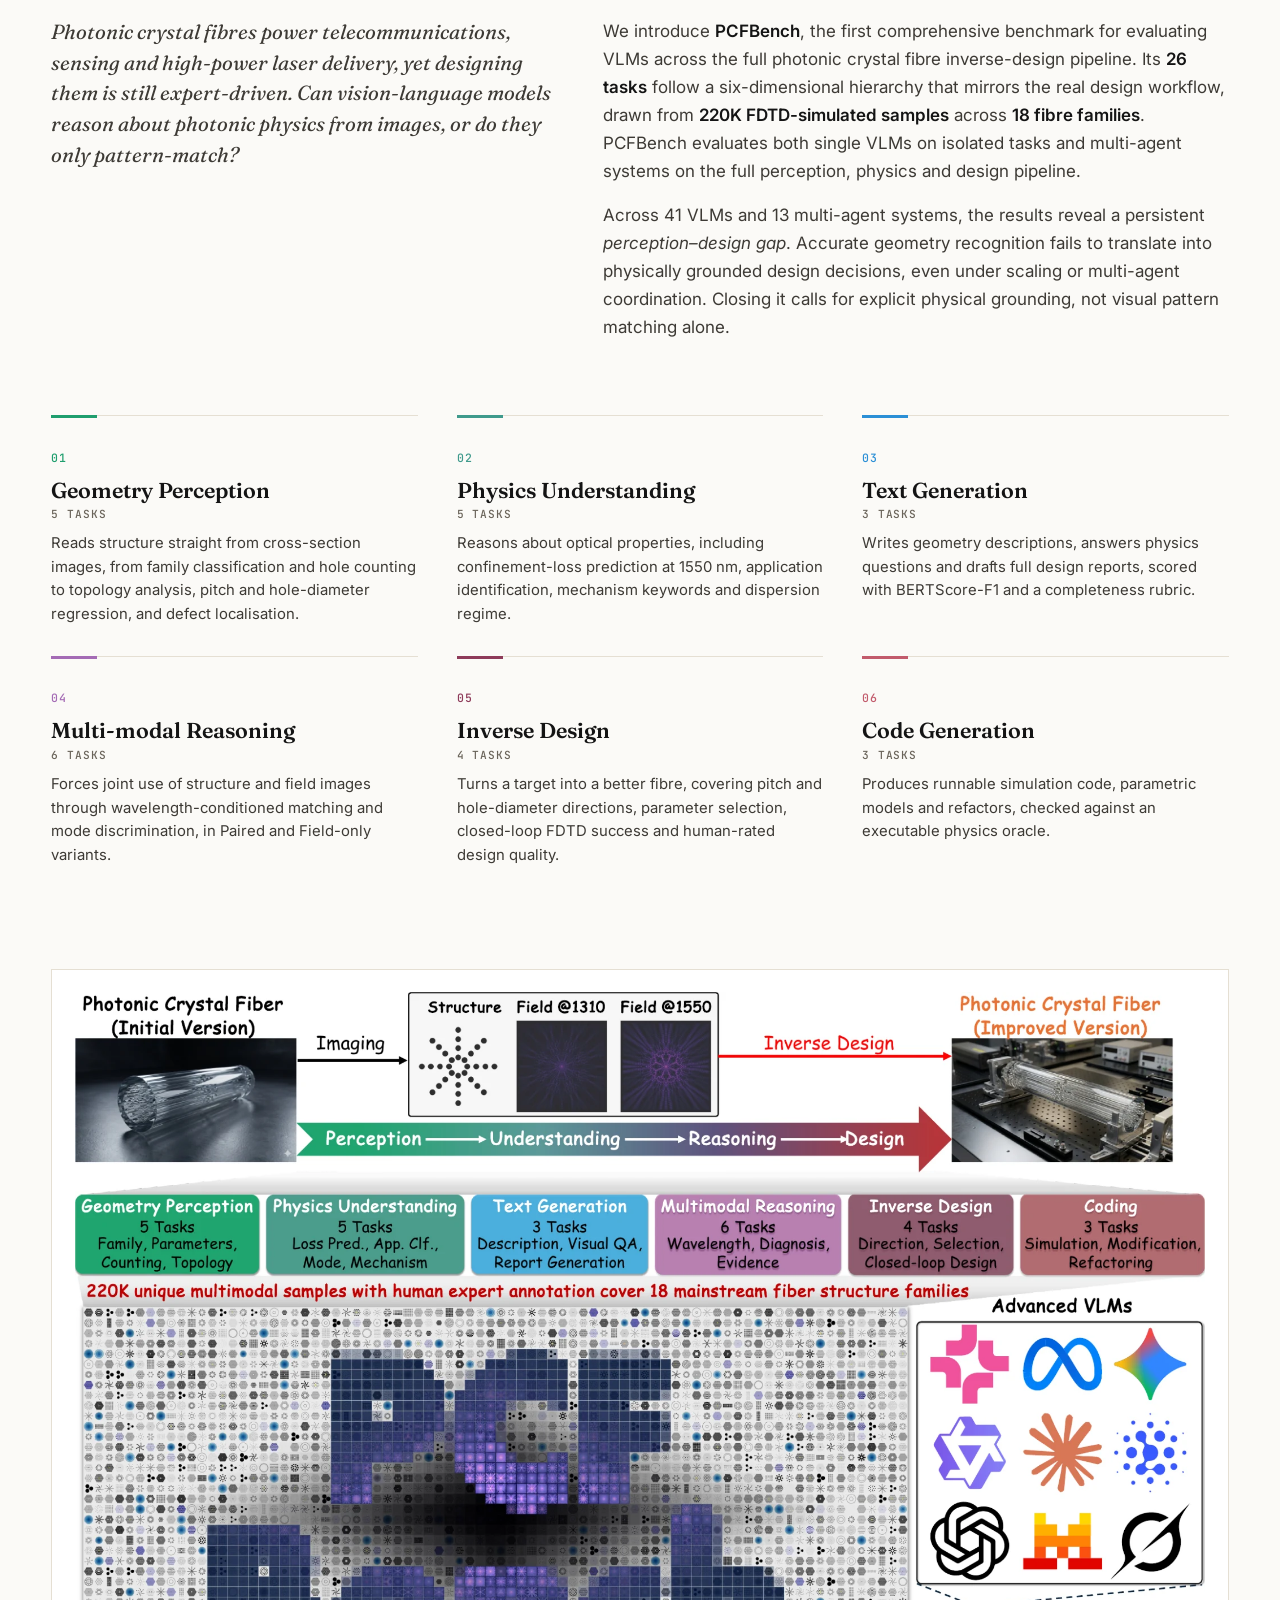
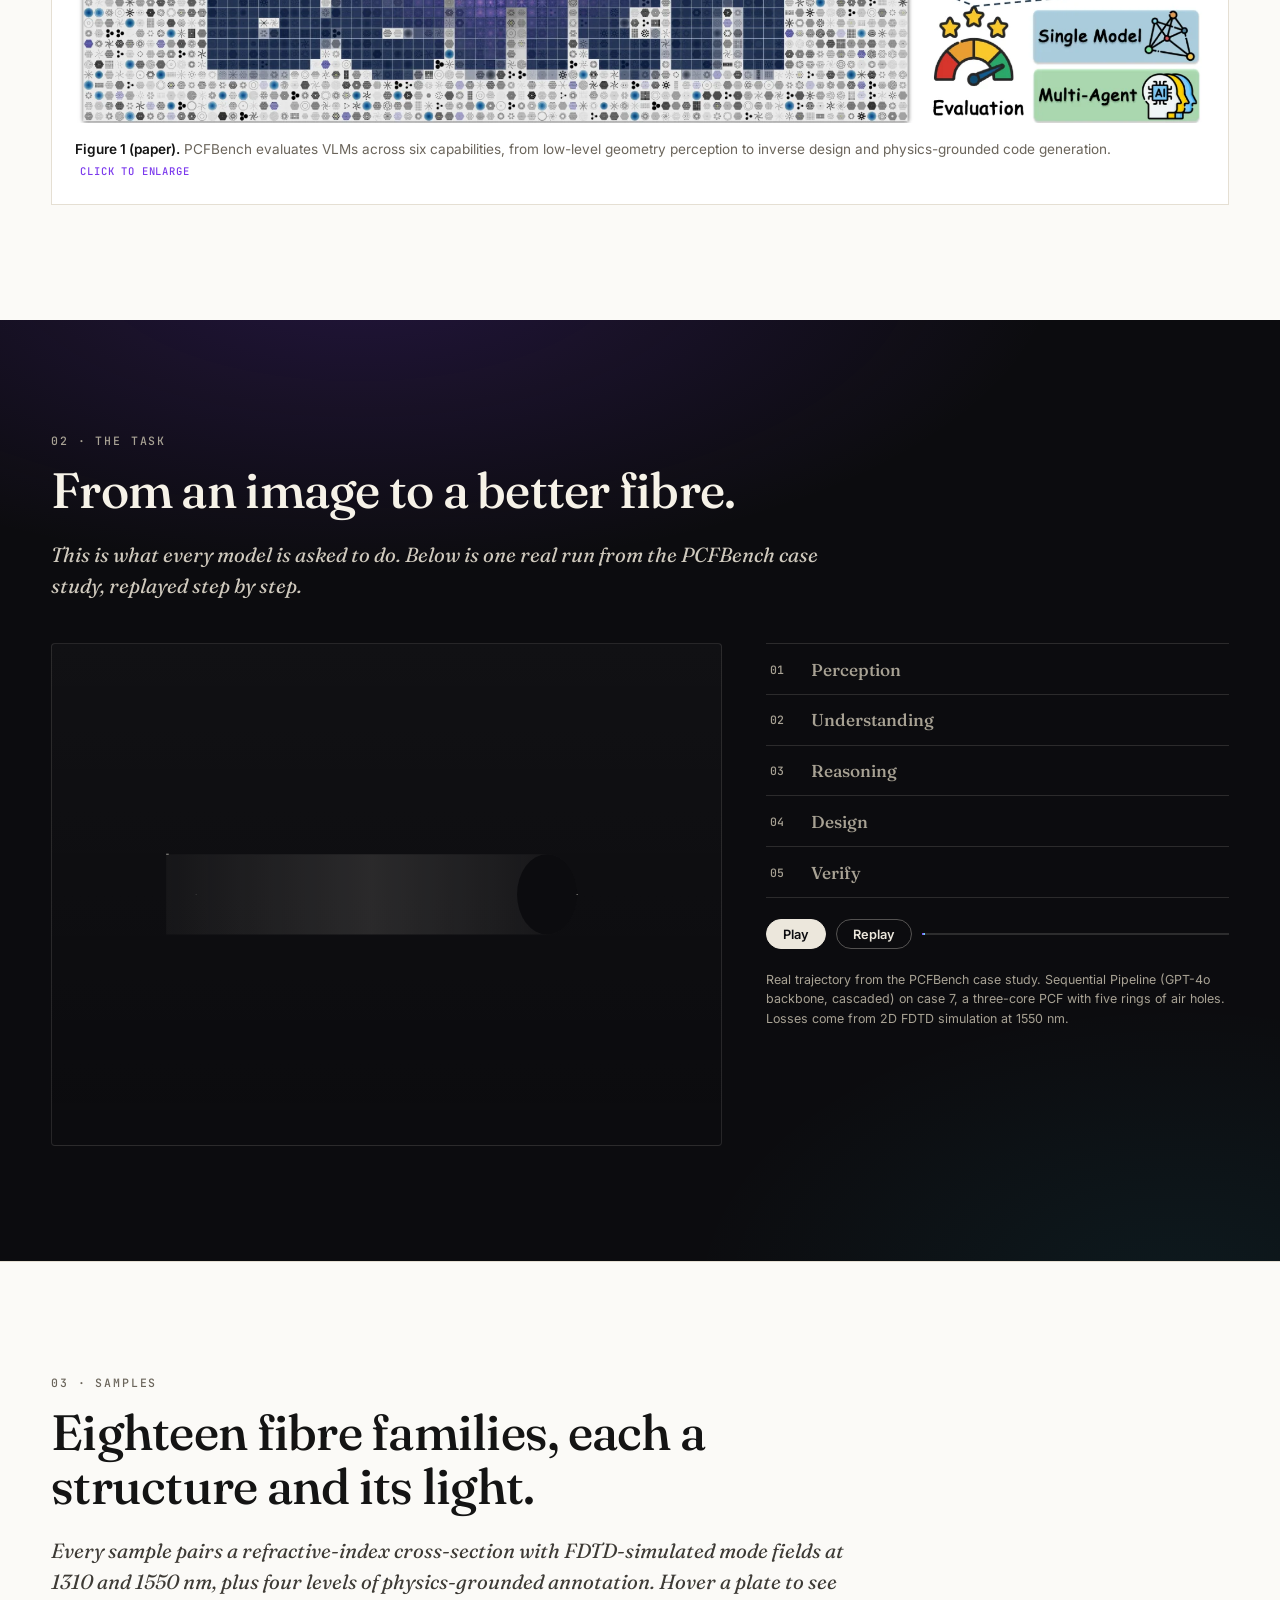
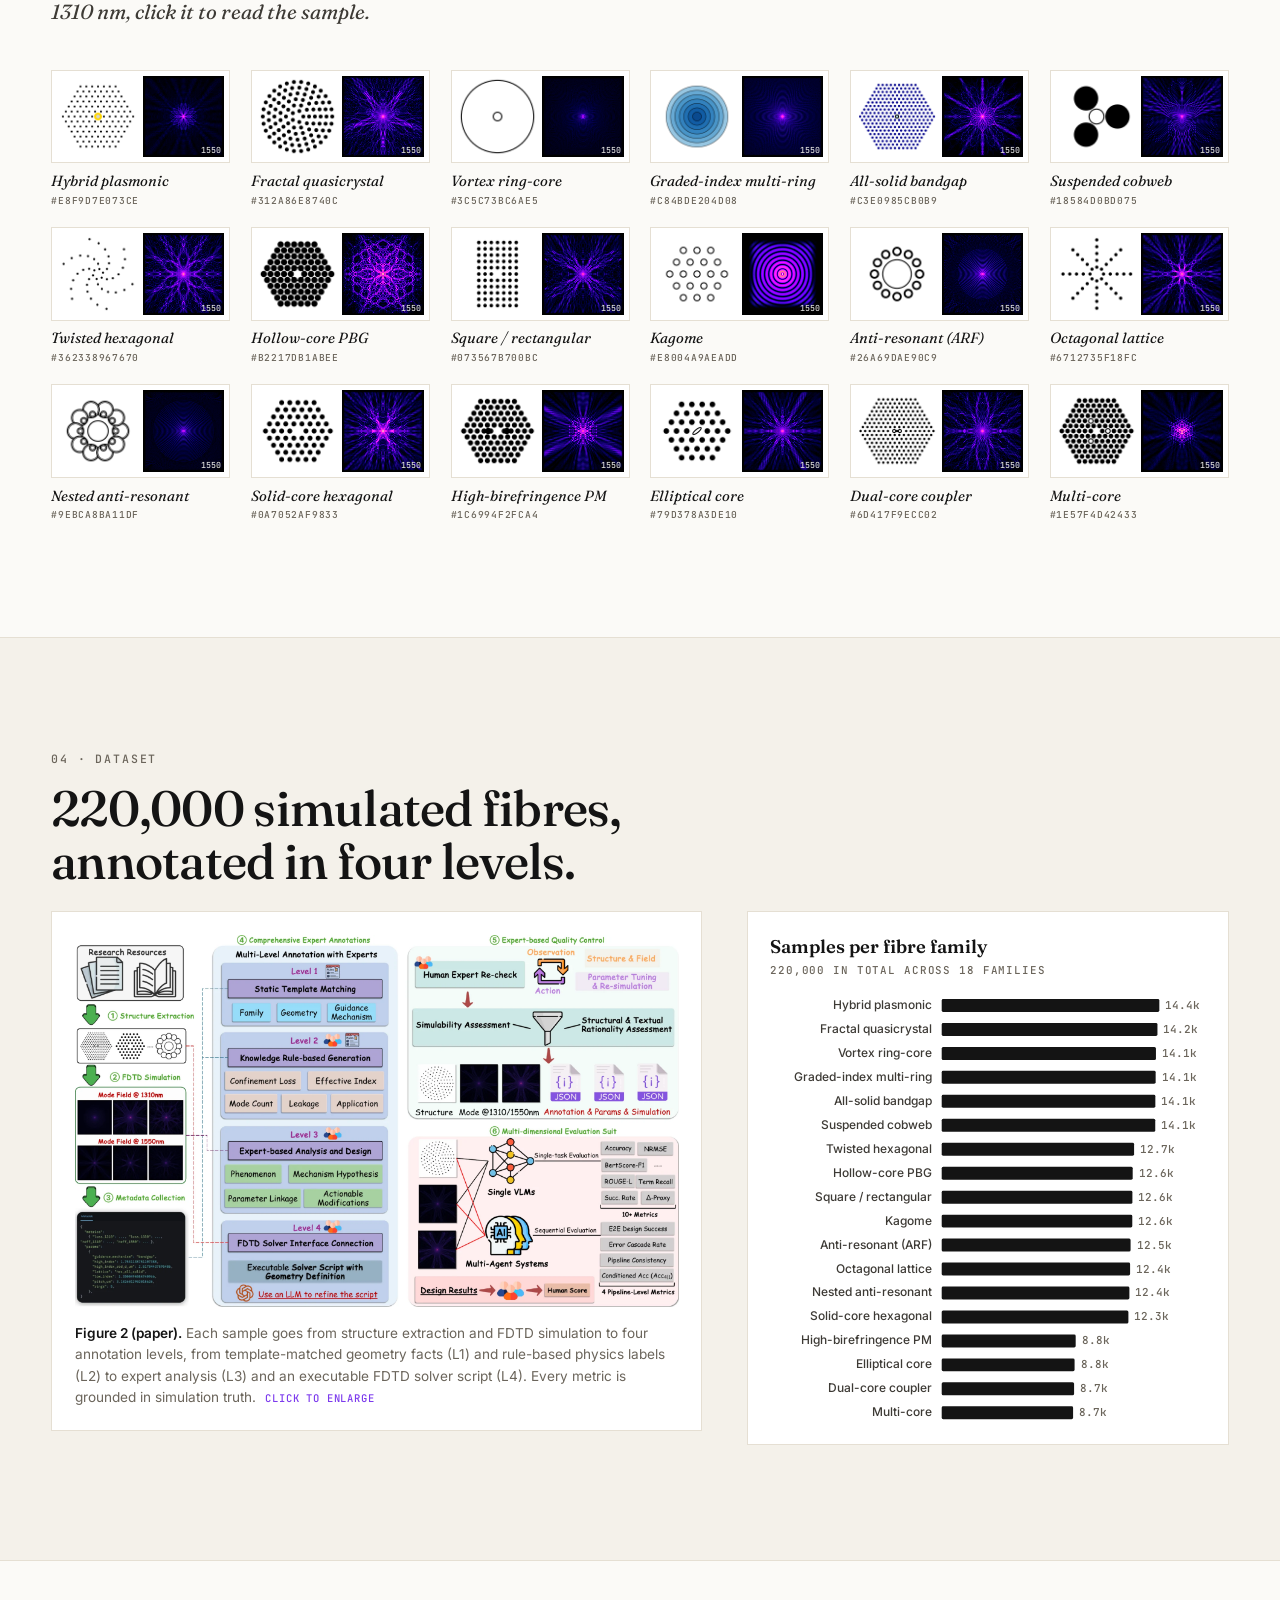
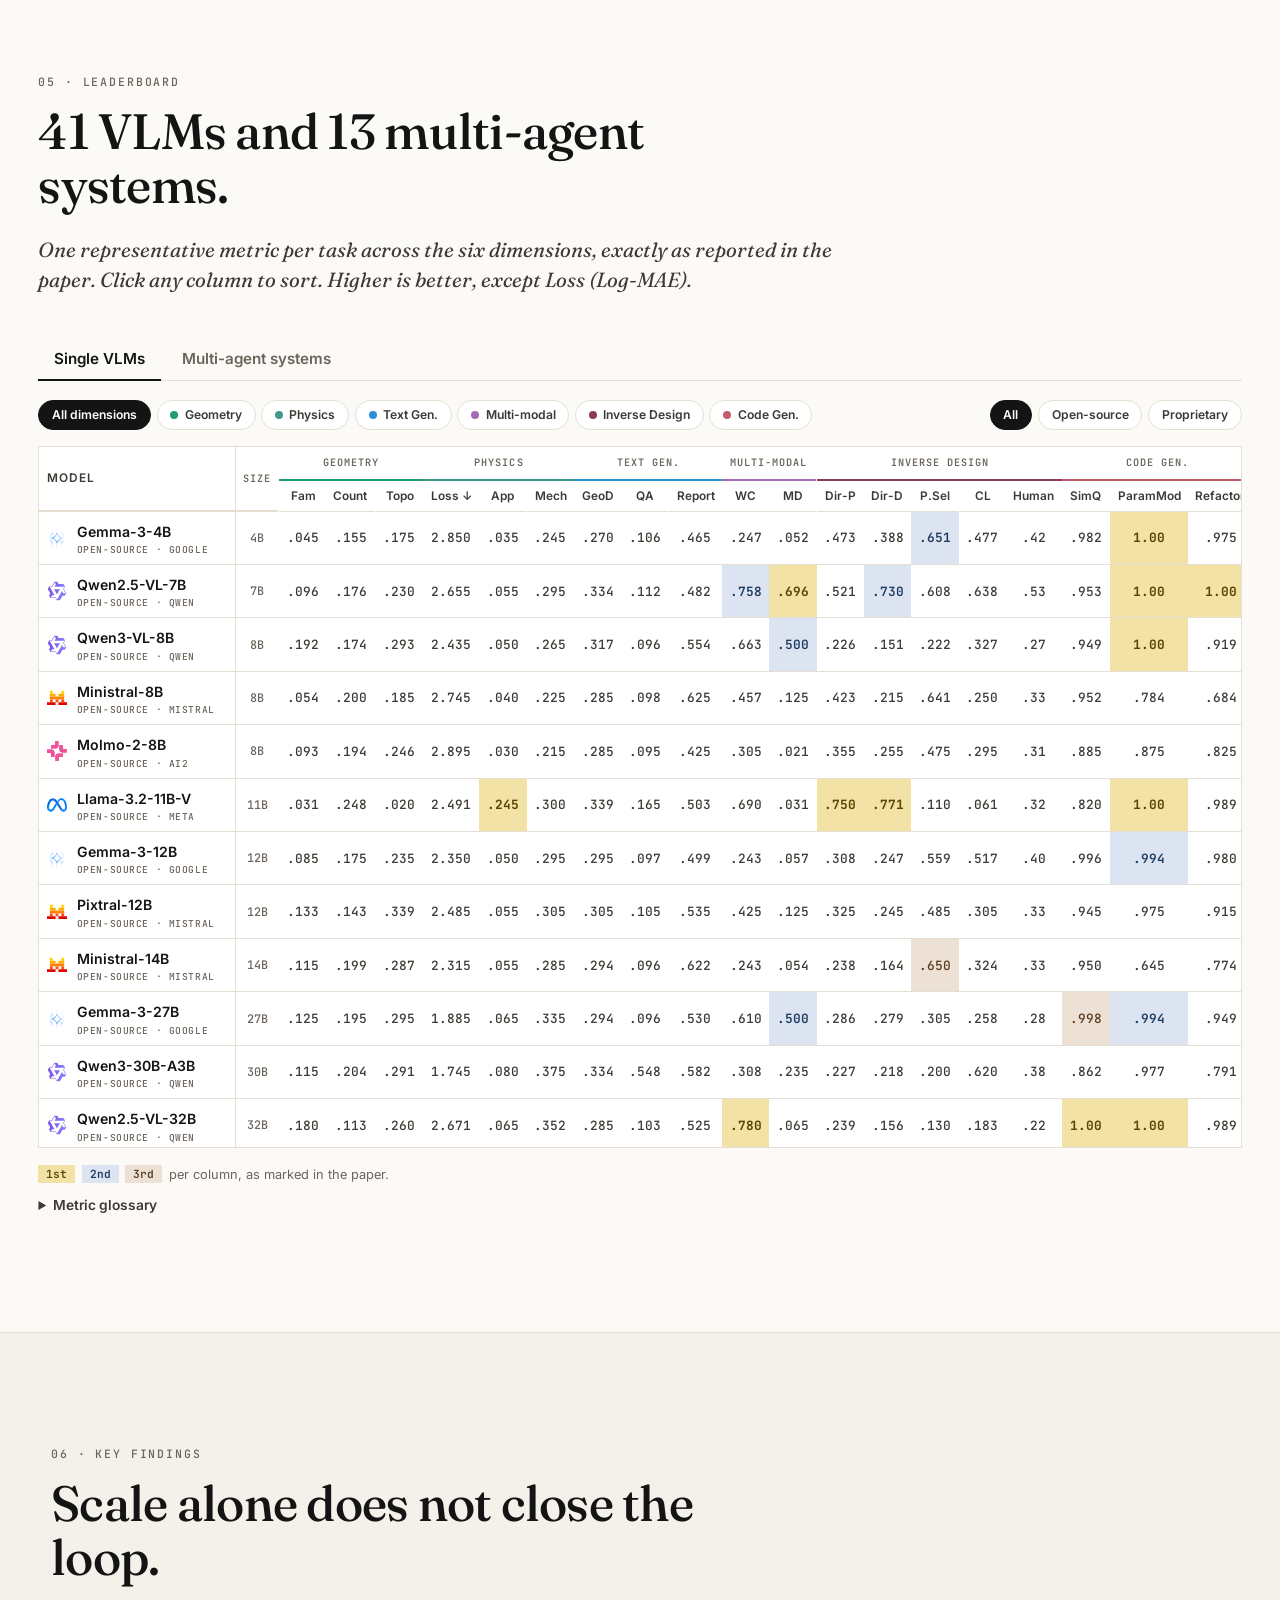
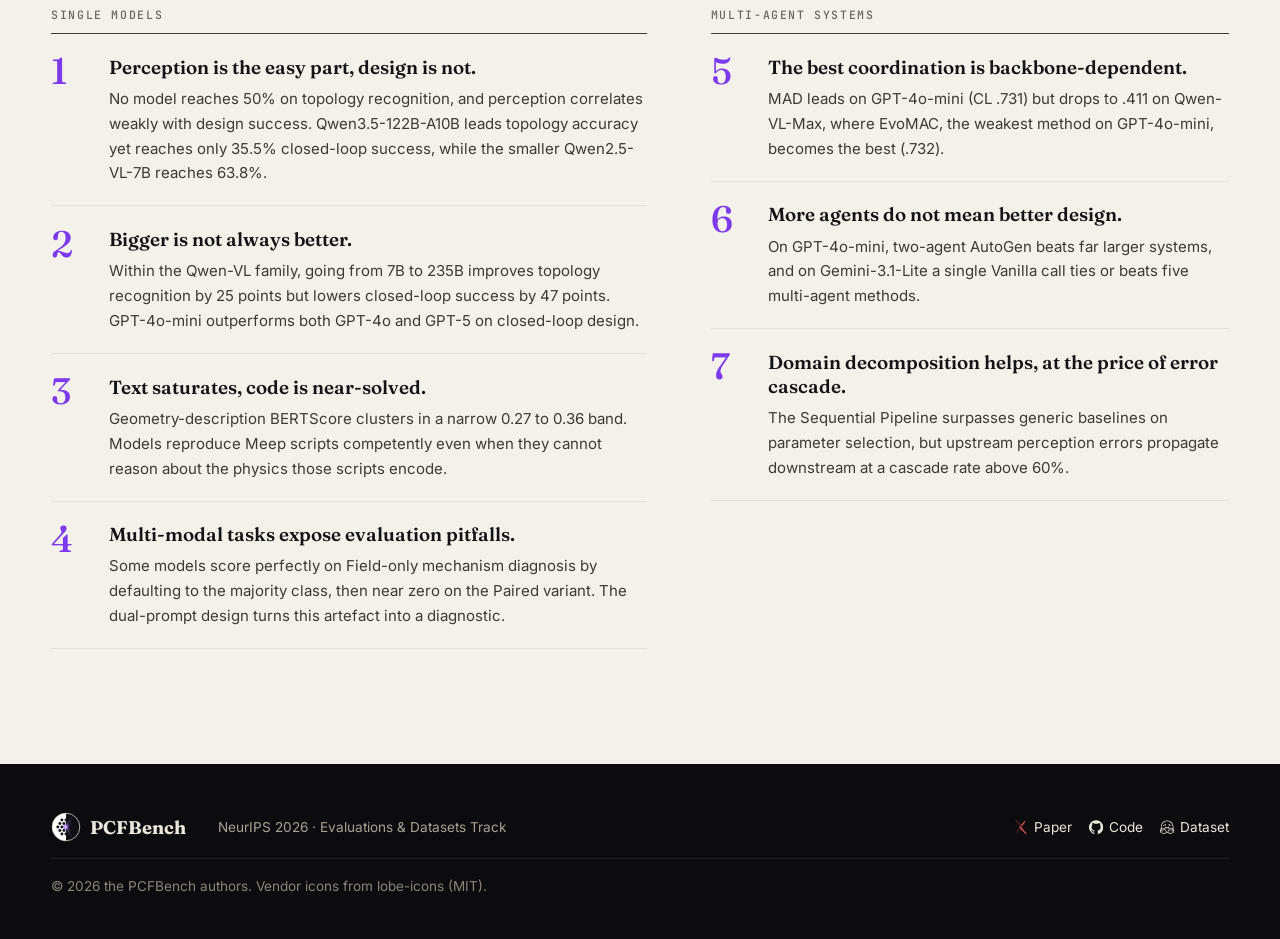
==== commit 9a92b581: "Link the arXiv paper and add arXiv, GitHub and Hugging Face icons to the Paper, Code and Dataset lin" ====
--- a/index.html
+++ b/index.html
@@ -21,10 +21,11 @@
   <link rel="preconnect" href="https://fonts.googleapis.com">
   <link rel="preconnect" href="https://fonts.gstatic.com" crossorigin>
   <link href="https://fonts.googleapis.com/css2?family=Fraunces:ital,opsz,wght@0,9..144,400;0,9..144,500;0,9..144,600;0,9..144,700;1,9..144,400;1,9..144,500&family=Inter:wght@400;500;600;700&family=JetBrains+Mono:wght@400;500;600&display=swap" rel="stylesheet">
-  <link rel="stylesheet" href="assets/css/site.css?v=20261020">
+  <link rel="stylesheet" href="assets/css/site.css?v=20261026">
   <script>document.documentElement.classList.add("js")</script>
 </head>
 <body>
+<svg width="0" height="0" style="position:absolute" aria-hidden="true" focusable="false"><symbol id="ico-arxiv" viewBox="0 0 24 24"><path d="M3.8423 0a1.0037 1.0037 0 0 0-.922.6078c-.1536.3687-.0438.6275.2938 1.1113l6.9185 8.3597-1.0223 1.1058a1.0393 1.0393 0 0 0 .003 1.4229l1.2292 1.3135-5.4391 6.4444c-.2803.299-.4538.823-.2971 1.1986a1.0253 1.0253 0 0 0 .9585.635.9133.9133 0 0 0 .6891-.3405l5.783-6.126 7.4902 8.0051a.8527.8527 0 0 0 .6835.2597.9575.9575 0 0 0 .8777-.6138c.1577-.377-.017-.7502-.306-1.1407l-7.0518-8.3418 1.0632-1.13a.9626.9626 0 0 0 .0089-1.3165L4.6336.4639s-.3733-.4535-.768-.463zm0 .272h.0166c.2179.0052.4874.2715.5644.3639l.005.006.0052.0055 10.169 10.9905a.6915.6915 0 0 1-.0072.945l-1.0666 1.133-1.4982-1.7724-8.5994-10.39c-.3286-.472-.352-.6183-.2592-.841a.7307.7307 0 0 1 .6704-.4401Zm14.341 1.5701a.877.877 0 0 0-.6554.2418l-5.6962 6.1584 1.6944 1.8319 5.3089-6.5138c.3251-.4335.479-.6603.3247-1.0292a1.1205 1.1205 0 0 0-.9763-.689zm-7.6557 12.2823 1.3186 1.4135-5.7864 6.1295a.6494.6494 0 0 1-.4959.26.7516.7516 0 0 1-.706-.4669c-.1119-.2682.0359-.6864.2442-.9083l.0051-.0055.0047-.0055z"/></symbol><symbol id="ico-github" viewBox="0 0 24 24"><path d="M12 .297c-6.63 0-12 5.373-12 12 0 5.303 3.438 9.8 8.205 11.385.6.113.82-.258.82-.577 0-.285-.01-1.04-.015-2.04-3.338.724-4.042-1.61-4.042-1.61C4.422 18.07 3.633 17.7 3.633 17.7c-1.087-.744.084-.729.084-.729 1.205.084 1.838 1.236 1.838 1.236 1.07 1.835 2.809 1.305 3.495.998.108-.776.417-1.305.76-1.605-2.665-.3-5.466-1.332-5.466-5.93 0-1.31.465-2.38 1.235-3.22-.135-.303-.54-1.523.105-3.176 0 0 1.005-.322 3.3 1.23.96-.267 1.98-.399 3-.405 1.02.006 2.04.138 3 .405 2.28-1.552 3.285-1.23 3.285-1.23.645 1.653.24 2.873.12 3.176.765.84 1.23 1.91 1.23 3.22 0 4.61-2.805 5.625-5.475 5.92.42.36.81 1.096.81 2.22 0 1.606-.015 2.896-.015 3.286 0 .315.21.69.825.57C20.565 22.092 24 17.592 24 12.297c0-6.627-5.373-12-12-12"/></symbol><symbol id="ico-huggingface" viewBox="0 0 24 24"><path d="M1.4446 11.5059c0 1.1021.1673 2.1585.4847 3.1563-.0378-.0028-.0691-.0058-.1058-.0058-.4209 0-.8015.16-1.0704.4512-.3454.3737-.4984.8335-.4316 1.293a1.576 1.576 0 0 0 .2148.5978c-.2319.1864-.4018.4456-.4844.7578-.0646.2448-.131.7543.2149 1.2794a1.4552 1.4552 0 0 0-.0625.1055c-.208.3923-.2207.8372-.0371 1.25.2783.6258.9696 1.1175 2.3126 1.6467.8356.3292 1.5988.5411 1.6056.543 1.1046.2847 2.104.4277 2.969.4277 1.4173 0 2.4754-.3849 3.1525-1.1446 1.538.2651 2.791.1403 3.592.006.6773.7555 1.7332 1.1387 3.1467 1.1387.8649 0 1.8643-.143 2.969-.4278.0068-.0019.77-.2138 1.6056-.543 1.343-.5292 2.0343-1.0208 2.3126-1.6466.1836-.4129.171-.8577-.037-1.25a1.4685 1.4685 0 0 0-.0626-.1056c.346-.525.2795-1.0346.2149-1.2793-.0826-.3122-.2525-.5714-.4844-.7579.11-.1816.1831-.3788.2148-.5977.0669-.4595-.0862-.9193-.4316-1.293-.2688-.2913-.6495-.4513-1.0704-.4513-.0209 0-.0376.0008-.0588.0018.3162-.9966.4846-2.0518.4846-3.1523 0-5.807-4.7362-10.5144-10.5789-10.5144-5.8426 0-10.5788 4.7073-10.5788 10.5144Zm10.5788-9.4831c5.2727 0 9.5476 4.246 9.5476 9.483a9.4201 9.4201 0 0 1-.2696 2.2365c-.0039-.0047-.0079-.011-.0117-.0156-.274-.3255-.6679-.5059-1.1075-.5059-.352 0-.714.1155-1.0763.3438-.2403.1517-.5058.422-.7793.7598-.2534-.3492-.608-.5832-1.0137-.6465a1.5174 1.5174 0 0 0-.2344-.0176c-.9263 0-1.4828.7993-1.6935 1.5177-.1046.2426-.6065 1.3482-1.3614 2.0978-1.1681 1.1601-1.4458 2.3534-.8396 3.6382-.843.1029-1.5836.0927-2.365-.006.5906-1.212.3626-2.4388-.8426-3.6322-.755-.7496-1.2568-1.8552-1.3614-2.0978-.2107-.7184-.7673-1.5177-1.6935-1.5177-.078 0-.1568.0054-.2344.0176-.4057.0633-.7604.2973-1.0137.6465-.2735-.3379-.539-.6081-.7794-.7598-.3622-.2283-.7243-.3438-1.0762-.3438-.4266 0-.8094.171-1.0821.4786a9.4208 9.4208 0 0 1-.2598-2.1936c0-5.237 4.2749-9.483 9.5475-9.483zM8.6443 7.0036c-.4838.0043-.9503.2667-1.1934.7227-.3536.6633-.1006 1.4873.5645 1.84.351.1862.4883-.5261.836-.6485.3107-.1095.841.399 1.0078.086.3536-.6634.1025-1.4874-.5625-1.84a1.3659 1.3659 0 0 0-.6524-.1602Zm6.8403 0c-.2199-.002-.4426.05-.6504.1602-.665.3526-.9181 1.1766-.5645 1.84.1669.313.6971-.1955 1.0079-.086.3476.1224.4867.8347.838.6485.6649-.3527.916-1.1767.5624-1.84-.243-.456-.7096-.7184-1.1934-.7227Zm-9.7565 1.418a.8768.8768 0 0 0-.877.877c0 .4846.3925.877.877.877a.8768.8768 0 0 0 .877-.877.8768.8768 0 0 0-.877-.877zm12.6434 0c-.4845 0-.879.3925-.879.877 0 .4846.3945.877.879.877a.8768.8768 0 0 0 .877-.877.8768.8768 0 0 0-.877-.877zM8.7927 11.459c-.179-.003-.2793.1107-.2793.416 0 .8097.3874 2.125 1.4279 2.924.207-.7123 1.3453-1.2832 1.5079-1.2012.2315.1167.2191.4417.6074.7266.3884-.285.374-.6098.6056-.7266.1627-.082 1.3009.4889 1.5079 1.2012 1.0404-.799 1.4278-2.1144 1.4278-2.924 0-1.2212-1.583.6402-3.5413.6485-1.4686-.0061-2.7266-1.0558-3.2639-1.0645zM4.312 14.4768c.5792.365 1.6964 2.2751 2.1056 3.0177.1371.2488.371.3536.582.3536.4188 0 .7465-.4138.0391-.9395-1.0636-.791-.6914-2.0846-.1836-2.1642a.4302.4302 0 0 1 .0664-.004c.4616 0 .666.7892.666.7892s.5959 1.4898 1.6213 2.508c.942.9356 1.062 1.703.4961 2.6661-.0164-.004-.0159.0236-.1484.2149-.1853.2673-.4322.4688-.7188.6152-.5062.2269-1.1397.2696-1.7833.2696-1.037 0-2.1017-.1824-2.6975-.336-.0293-.0075-3.6505-.9567-3.1916-1.8224.0771-.1454.2033-.2031.3633-.2031.6463 0 1.823.9551 2.3283.9551.113 0 .196-.0865.2285-.2031.2249-.8045-3.2787-1.0522-2.9846-2.1642.0519-.1967.193-.2757.3907-.2754.854 0 2.7704 1.4923 3.172 1.4923.0307 0 .0525-.0085.0645-.0274.2012-.3227.1096-.5865-1.3087-1.4395-1.4182-.8533-2.4315-1.329-1.8653-1.9416.0651-.0707.1574-.1015.2695-.1015.8611.0002 2.8948 1.84 2.8948 1.84s.5487.5683.8809.5683c.0762 0 .1416-.0315.1855-.1054.2355-.3946-2.1858-2.2183-2.3224-2.971-.0926-.51.0641-.7676.3555-.7676-.0006.008.1701-.0285.4942.1759zm16.2257.5918c-.1366.7526-2.5579 2.5764-2.3224 2.9709.044.074.1092.1055.1855.1055.3321 0 .881-.5684.881-.5684s2.0336-1.8397 2.8947-1.84c.1121 0 .2044.0308.2695.1016.5662.6125-.447 1.0882-1.8653 1.9415-1.4183.853-1.51 1.1168-1.3087 1.4396.012.0188.0337.0273.0644.0273.4016 0 2.3181-1.4923 3.1721-1.4923.1977-.0002.3388.0787.3907.2754.294 1.112-3.2095 1.3597-2.9846 2.1642.0325.1166.1156.2032.2285.2032.5054 0 1.682-.9552 2.3283-.9552.16 0 .2862.0577.3633.2032.459.8656-3.1623 1.8149-3.1916 1.8224-.5958.1535-1.6605.336-2.6975.336-.6351 0-1.261-.0409-1.7638-.2599-.2949-.1472-.5488-.3516-.7383-.625-.0411-.0682-.1026-.1476-.1426-.205-.5726-.9679-.455-1.7371.4903-2.676 1.0254-1.0182 1.6212-2.508 1.6212-2.508s.2044-.7891.666-.7891a.4318.4318 0 0 1 .0665.0039c.5078.0796.88 1.3732-.1836 2.1642-.7074.5257-.3797.9395.039.9395.211 0 .445-.1047.5821-.3535.4092-.7426 1.5264-2.6527 2.1056-3.0178.5588-.3524.99-.1816.8497.5918z"/></symbol></svg>
 <a class="skip" href="#overview">Skip to content</a>
 
 <!-- ============================== NAV ============================== -->
@@ -41,10 +42,9 @@
       <li><a href="#findings">Findings</a></li>
     </ul>
     <div class="navcta">
-      <!-- PAPER-LINK: replace href="#" (and drop onclick/title/is-soon) with the arXiv URL once it is live -->
-      <a href="#" class="is-soon" onclick="return false;" title="arXiv version coming soon">Paper</a>
-      <a href="https://github.com/shengchaochen82/PCF-Bench-Eval" target="_blank" rel="noopener">Code</a>
-      <a href="https://huggingface.co/datasets/PCF-Bench/PCF-Bench" target="_blank" rel="noopener">Dataset</a>
+      <a href="https://arxiv.org/abs/2610.32485" target="_blank" rel="noopener"><svg class="ico ico-arxiv" aria-hidden="true"><use href="#ico-arxiv"/></svg>Paper</a>
+      <a href="https://github.com/shengchaochen82/PCF-Bench-Eval" target="_blank" rel="noopener"><svg class="ico" aria-hidden="true"><use href="#ico-github"/></svg>Code</a>
+      <a href="https://huggingface.co/datasets/PCF-Bench/PCF-Bench" target="_blank" rel="noopener"><svg class="ico" aria-hidden="true"><use href="#ico-huggingface"/></svg>Dataset</a>
     </div>
   </div>
 </nav>
@@ -74,10 +74,9 @@
         <div><dt>41</dt><dd>VLMs</dd></div>
       </dl>
       <p class="hero-links">
-        <!-- PAPER-LINK: replace href="#" (and drop onclick/title/is-soon) with the arXiv URL once it is live -->
-        <a href="#" class="is-soon" onclick="return false;" title="arXiv version coming soon">Paper <span aria-hidden="true">↗</span></a>
-        <a href="https://github.com/shengchaochen82/PCF-Bench-Eval" target="_blank" rel="noopener">Code <span aria-hidden="true">↗</span></a>
-        <a href="https://huggingface.co/datasets/PCF-Bench/PCF-Bench" target="_blank" rel="noopener">Dataset <span aria-hidden="true">↗</span></a>
+        <a href="https://arxiv.org/abs/2610.32485" target="_blank" rel="noopener"><svg class="ico ico-arxiv" aria-hidden="true"><use href="#ico-arxiv"/></svg>Paper <span aria-hidden="true">↗</span></a>
+        <a href="https://github.com/shengchaochen82/PCF-Bench-Eval" target="_blank" rel="noopener"><svg class="ico" aria-hidden="true"><use href="#ico-github"/></svg>Code <span aria-hidden="true">↗</span></a>
+        <a href="https://huggingface.co/datasets/PCF-Bench/PCF-Bench" target="_blank" rel="noopener"><svg class="ico" aria-hidden="true"><use href="#ico-huggingface"/></svg>Dataset <span aria-hidden="true">↗</span></a>
         <a href="#leaderboard">Leaderboard <span aria-hidden="true">↓</span></a>
       </p>
     </div>
@@ -325,10 +324,9 @@
     <a class="brand" href="#top"><img src="assets/img/brand/logo-mark-dark.svg" alt="" width="30" height="30"><span>PCFBench</span></a>
     <p>NeurIPS 2026 &middot; Evaluations &amp; Datasets Track</p>
     <p class="foot-links">
-      <!-- PAPER-LINK: replace href="#" (and drop onclick/title/is-soon) with the arXiv URL once it is live -->
-      <a href="#" class="is-soon" onclick="return false;" title="arXiv version coming soon">Paper</a>
-      <a href="https://github.com/shengchaochen82/PCF-Bench-Eval" target="_blank" rel="noopener">Code</a>
-      <a href="https://huggingface.co/datasets/PCF-Bench/PCF-Bench" target="_blank" rel="noopener">Dataset</a>
+      <a href="https://arxiv.org/abs/2610.32485" target="_blank" rel="noopener"><svg class="ico ico-arxiv" aria-hidden="true"><use href="#ico-arxiv"/></svg>Paper</a>
+      <a href="https://github.com/shengchaochen82/PCF-Bench-Eval" target="_blank" rel="noopener"><svg class="ico" aria-hidden="true"><use href="#ico-github"/></svg>Code</a>
+      <a href="https://huggingface.co/datasets/PCF-Bench/PCF-Bench" target="_blank" rel="noopener"><svg class="ico" aria-hidden="true"><use href="#ico-huggingface"/></svg>Dataset</a>
     </p>
     <p class="foot-small">© 2026 the PCFBench authors. Vendor icons from lobe-icons (MIT).</p>
   </div>
--- a/assets/css/site.css
+++ b/assets/css/site.css
@@ -52,6 +52,8 @@
 .skip:focus { left: 1rem; top: 1rem; z-index: 100; background: var(--ink); color: #fff; padding: .5rem .8rem; }
 .is-soon { opacity: .5; cursor: default; }
 .is-soon:hover { text-decoration: none; }
+.ico { display: inline-block; width: 1.05em; height: 1.05em; fill: currentColor; vertical-align: -.17em; margin-right: .38em; }
+.ico-arxiv { fill: #b31b1b; }
 
 /* ---------- shared type ---------- */
 .kicker { font: 500 .72rem/1 var(--mono); letter-spacing: .16em; text-transform: uppercase; color: var(--mute); margin: 0 0 1.1rem; }
@@ -412,6 +414,7 @@
 .foot p { margin: 0; font-size: .85rem; }
 .foot-links { display: flex; gap: 1.1rem; }
 .foot a { color: var(--cream); }
+.foot .ico-arxiv { fill: #e5534b; }
 .foot-small { grid-column: 1 / -1; font-size: .74rem; color: #8a857a; padding-top: 1rem; border-top: 1px solid rgba(236, 231, 220, .1); }
 @media (max-width: 720px) { .foot-in { grid-template-columns: 1fr; } }
 
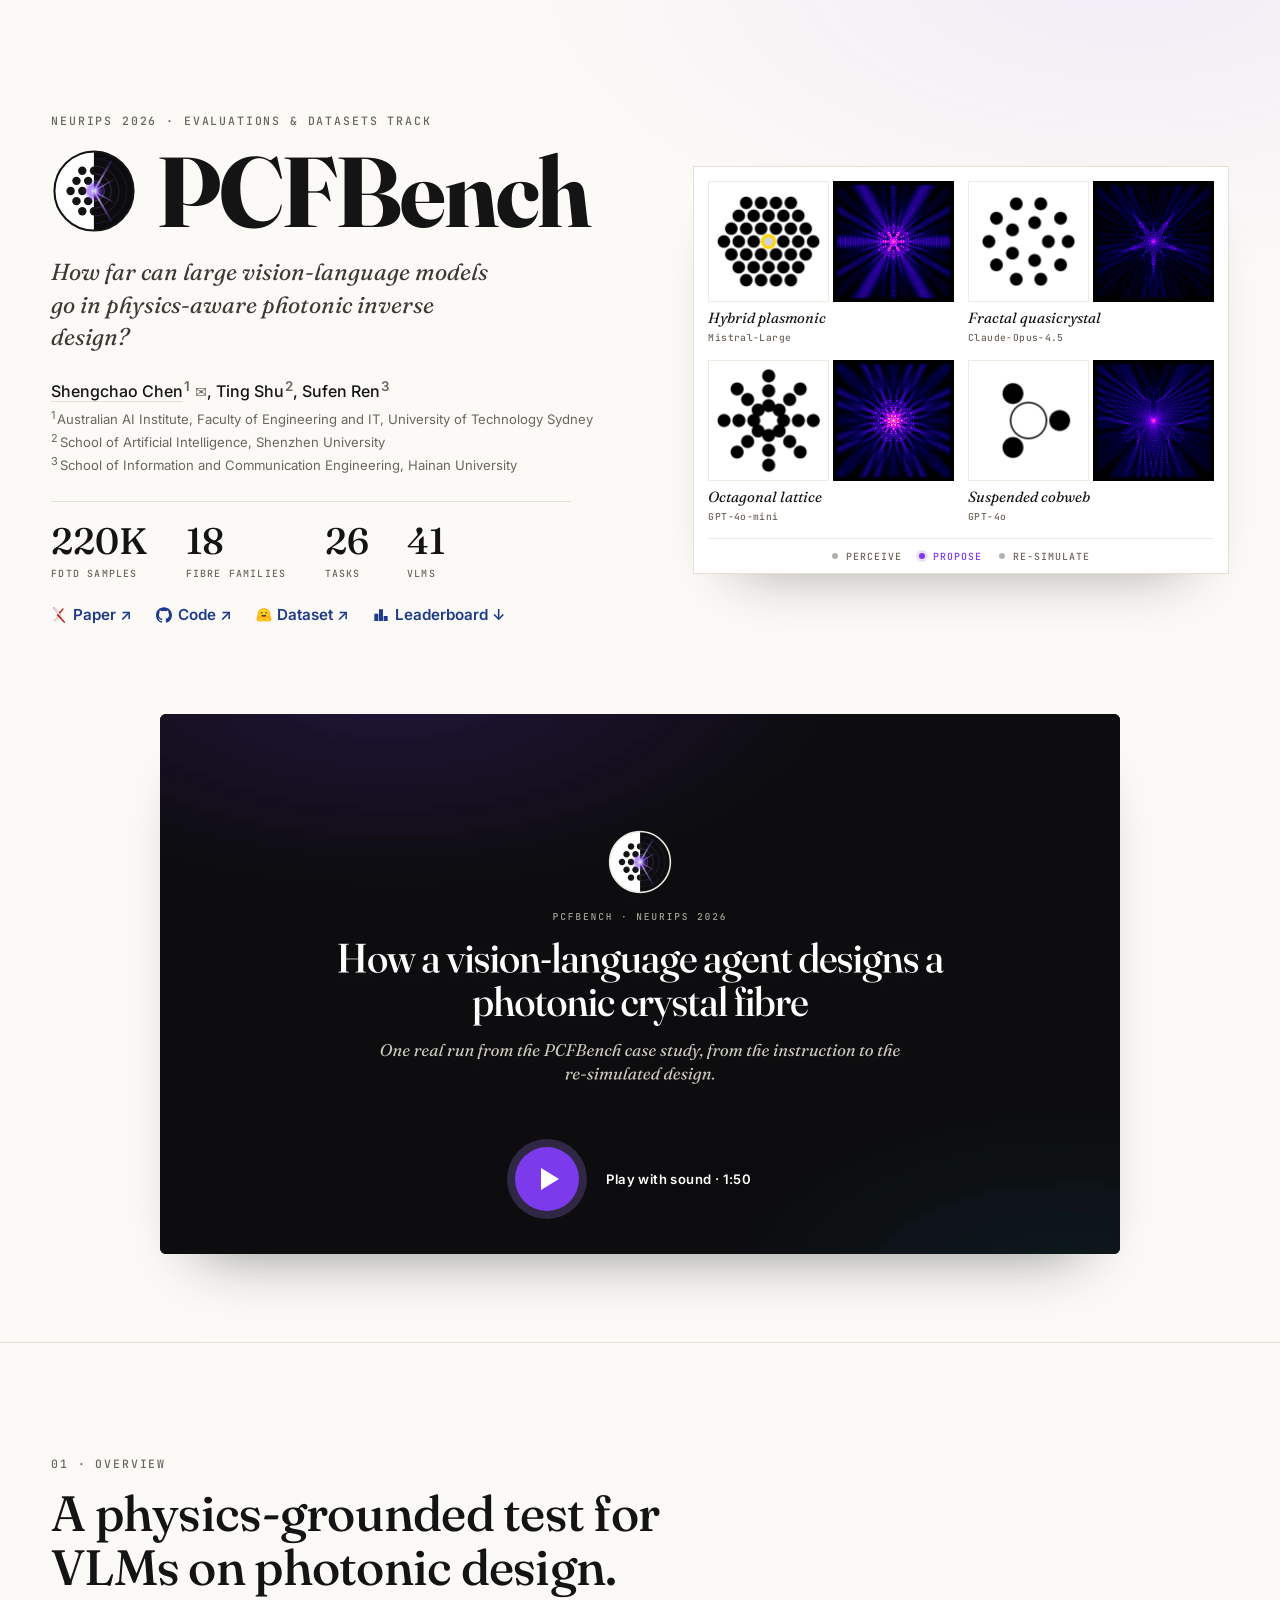
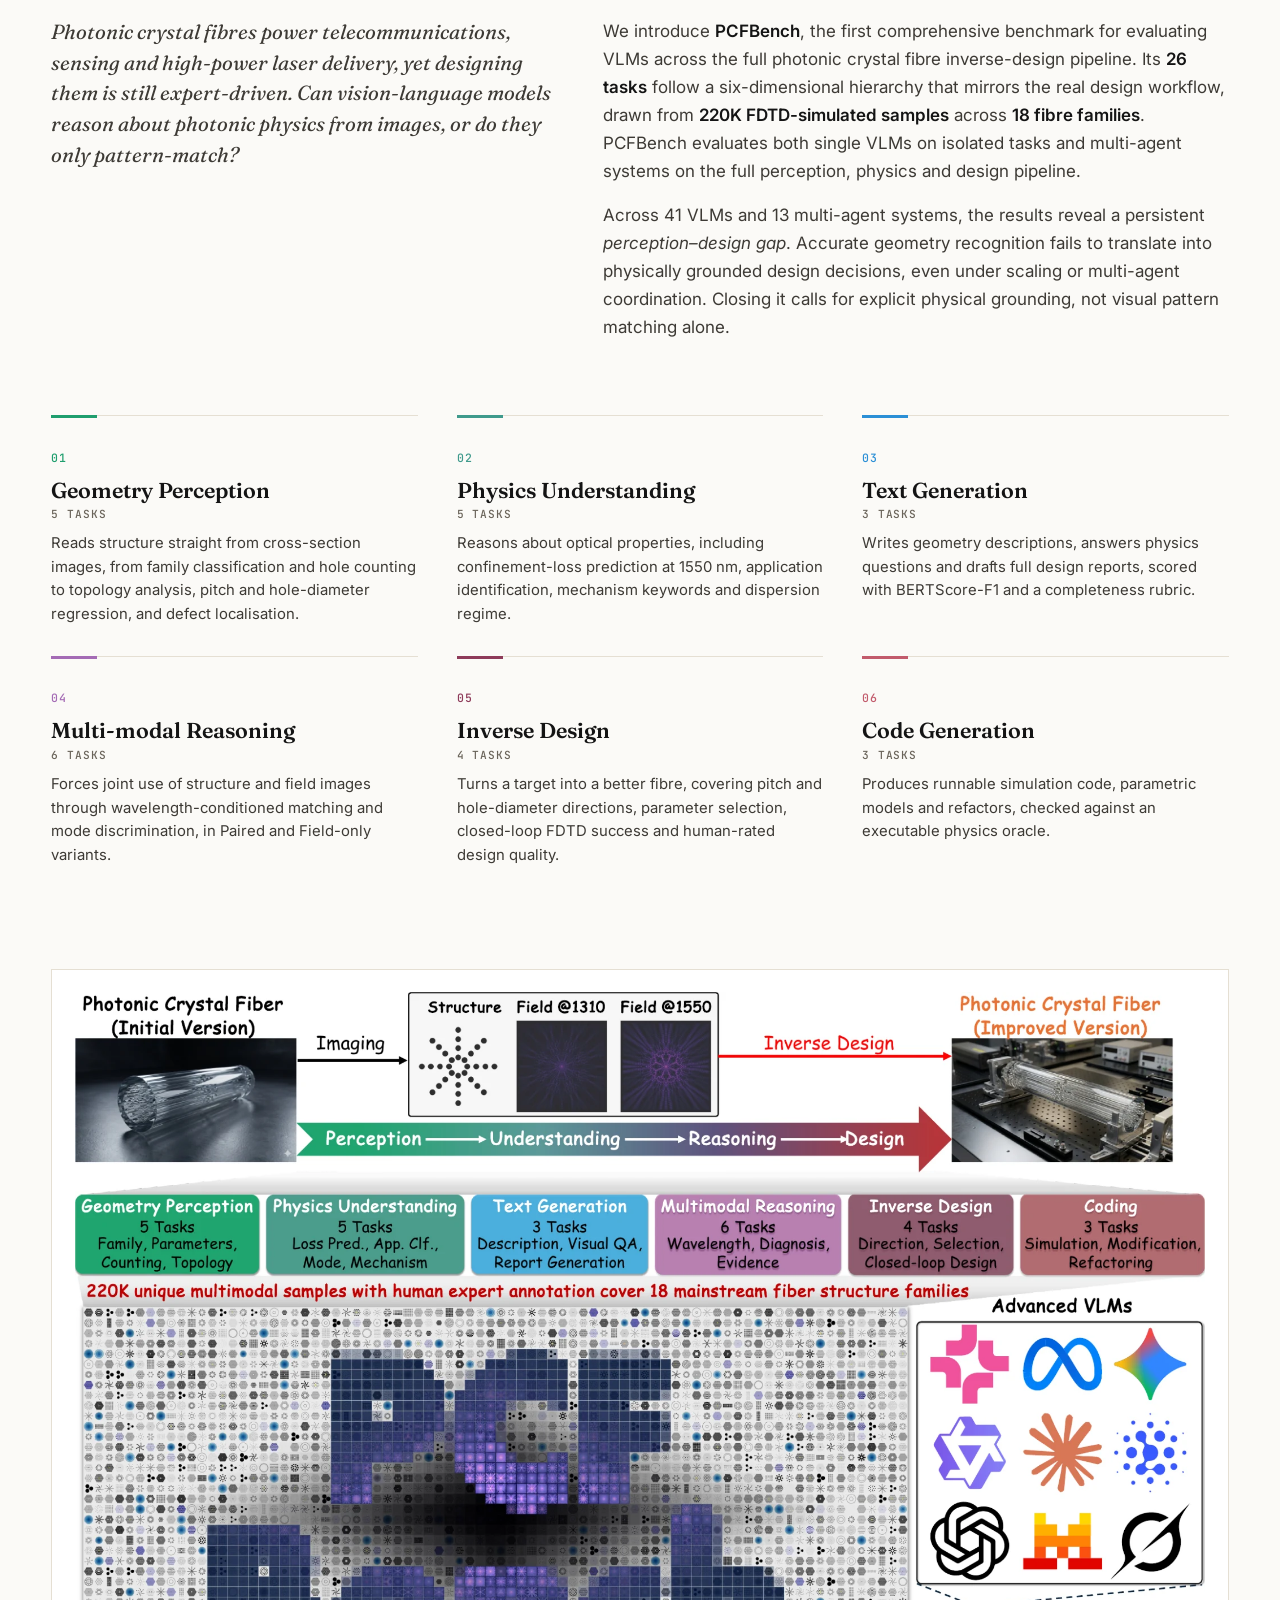
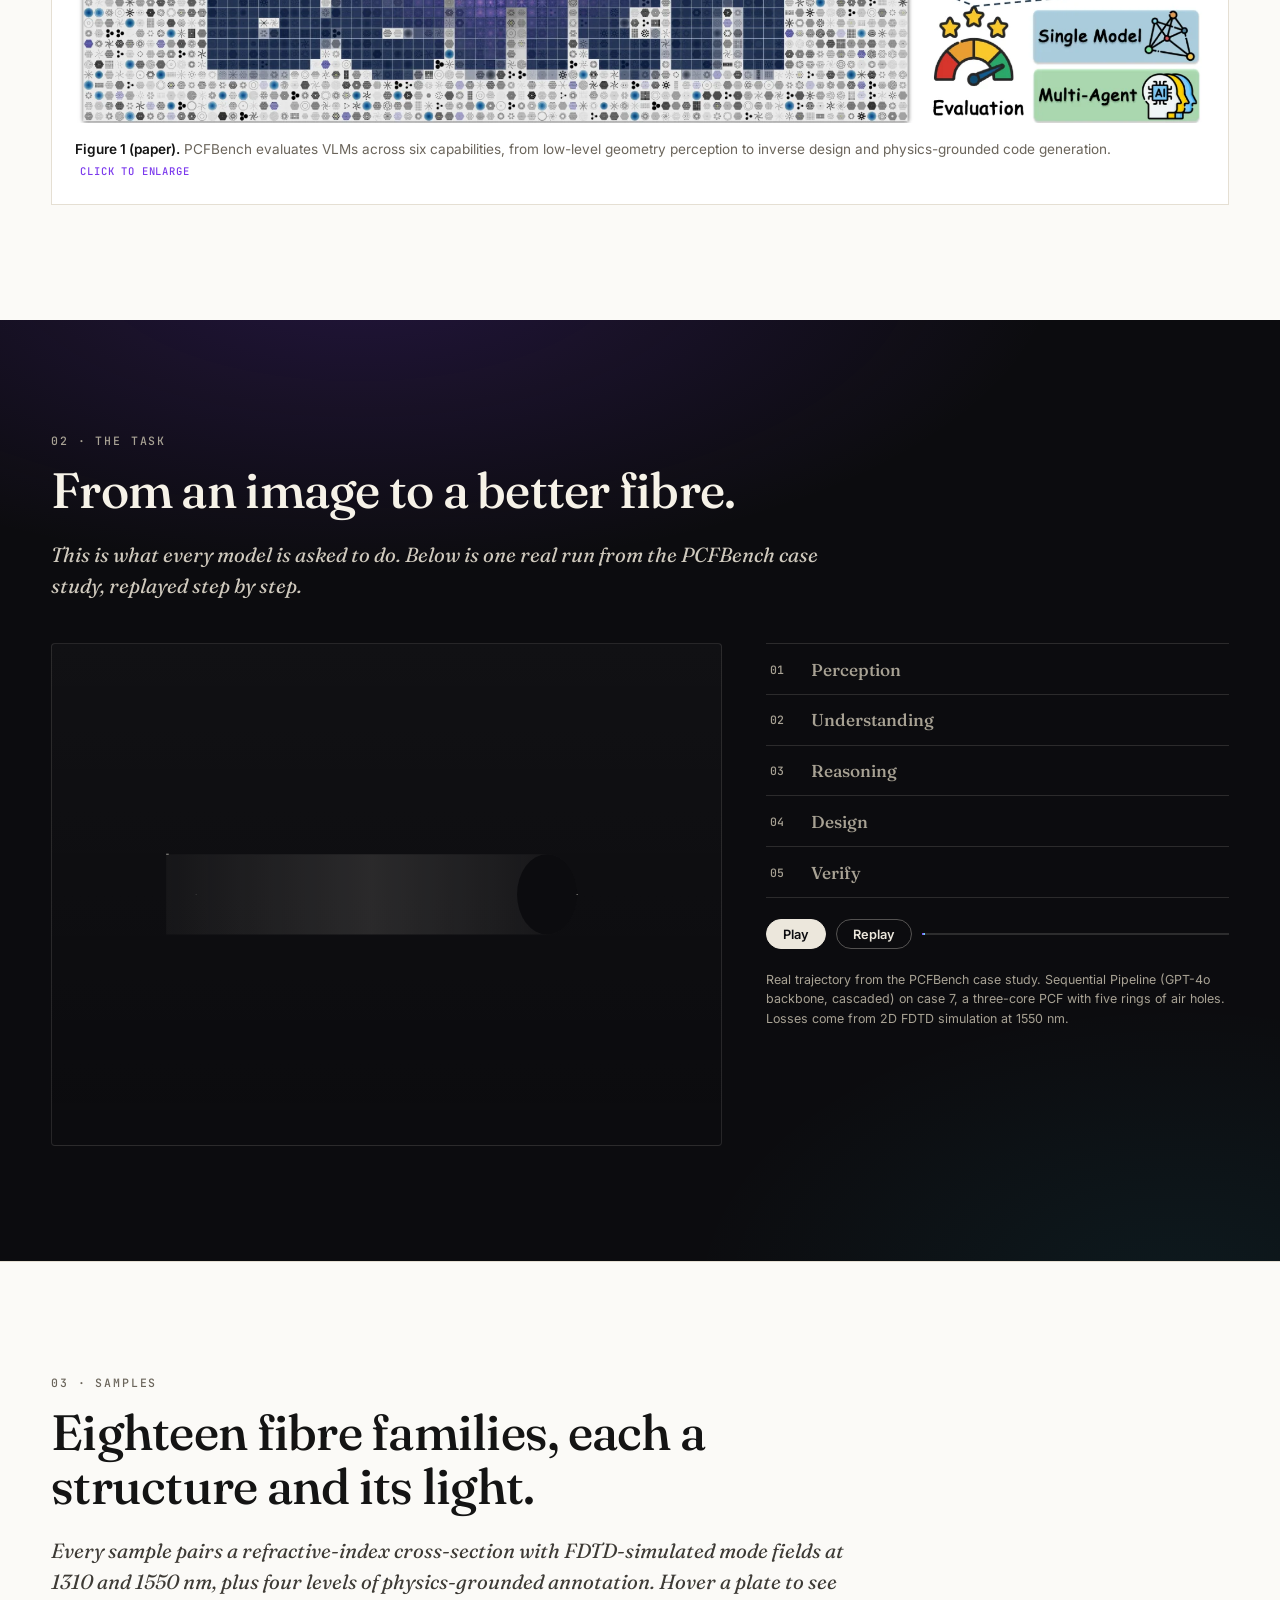
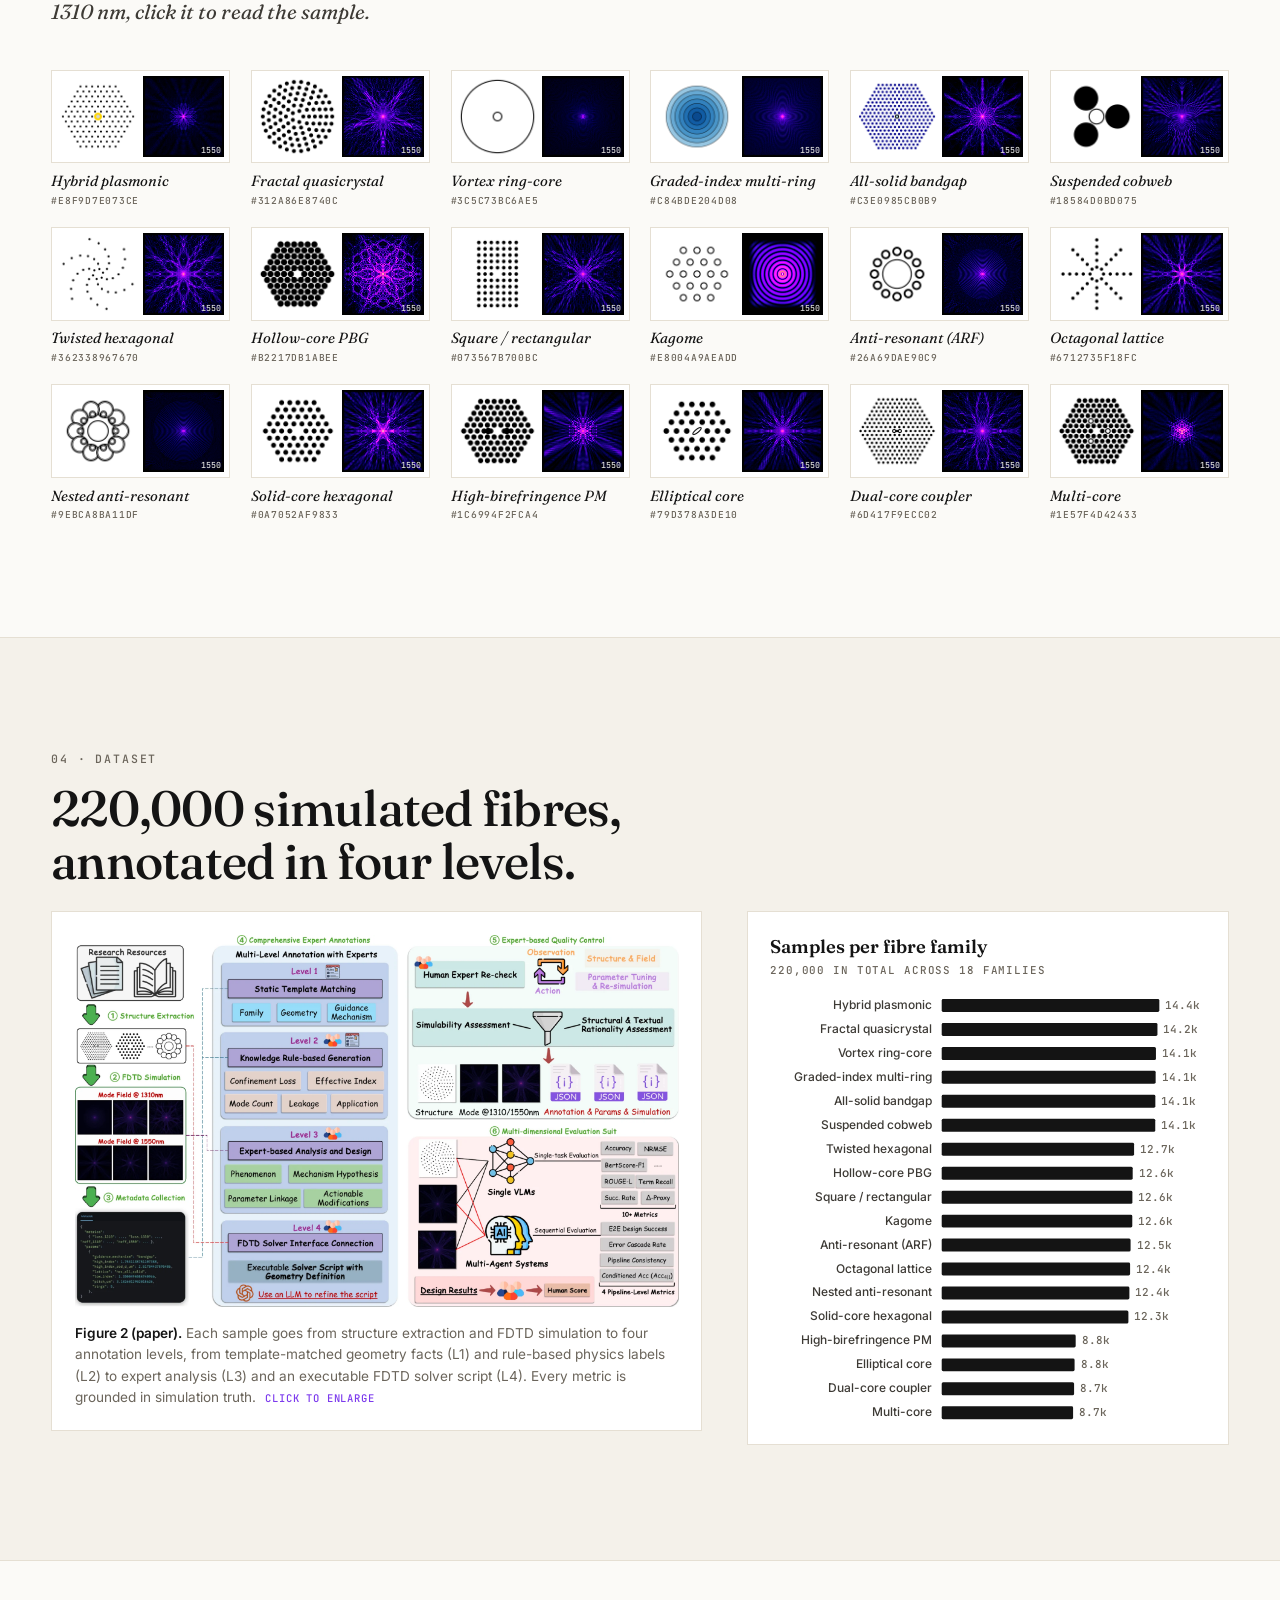
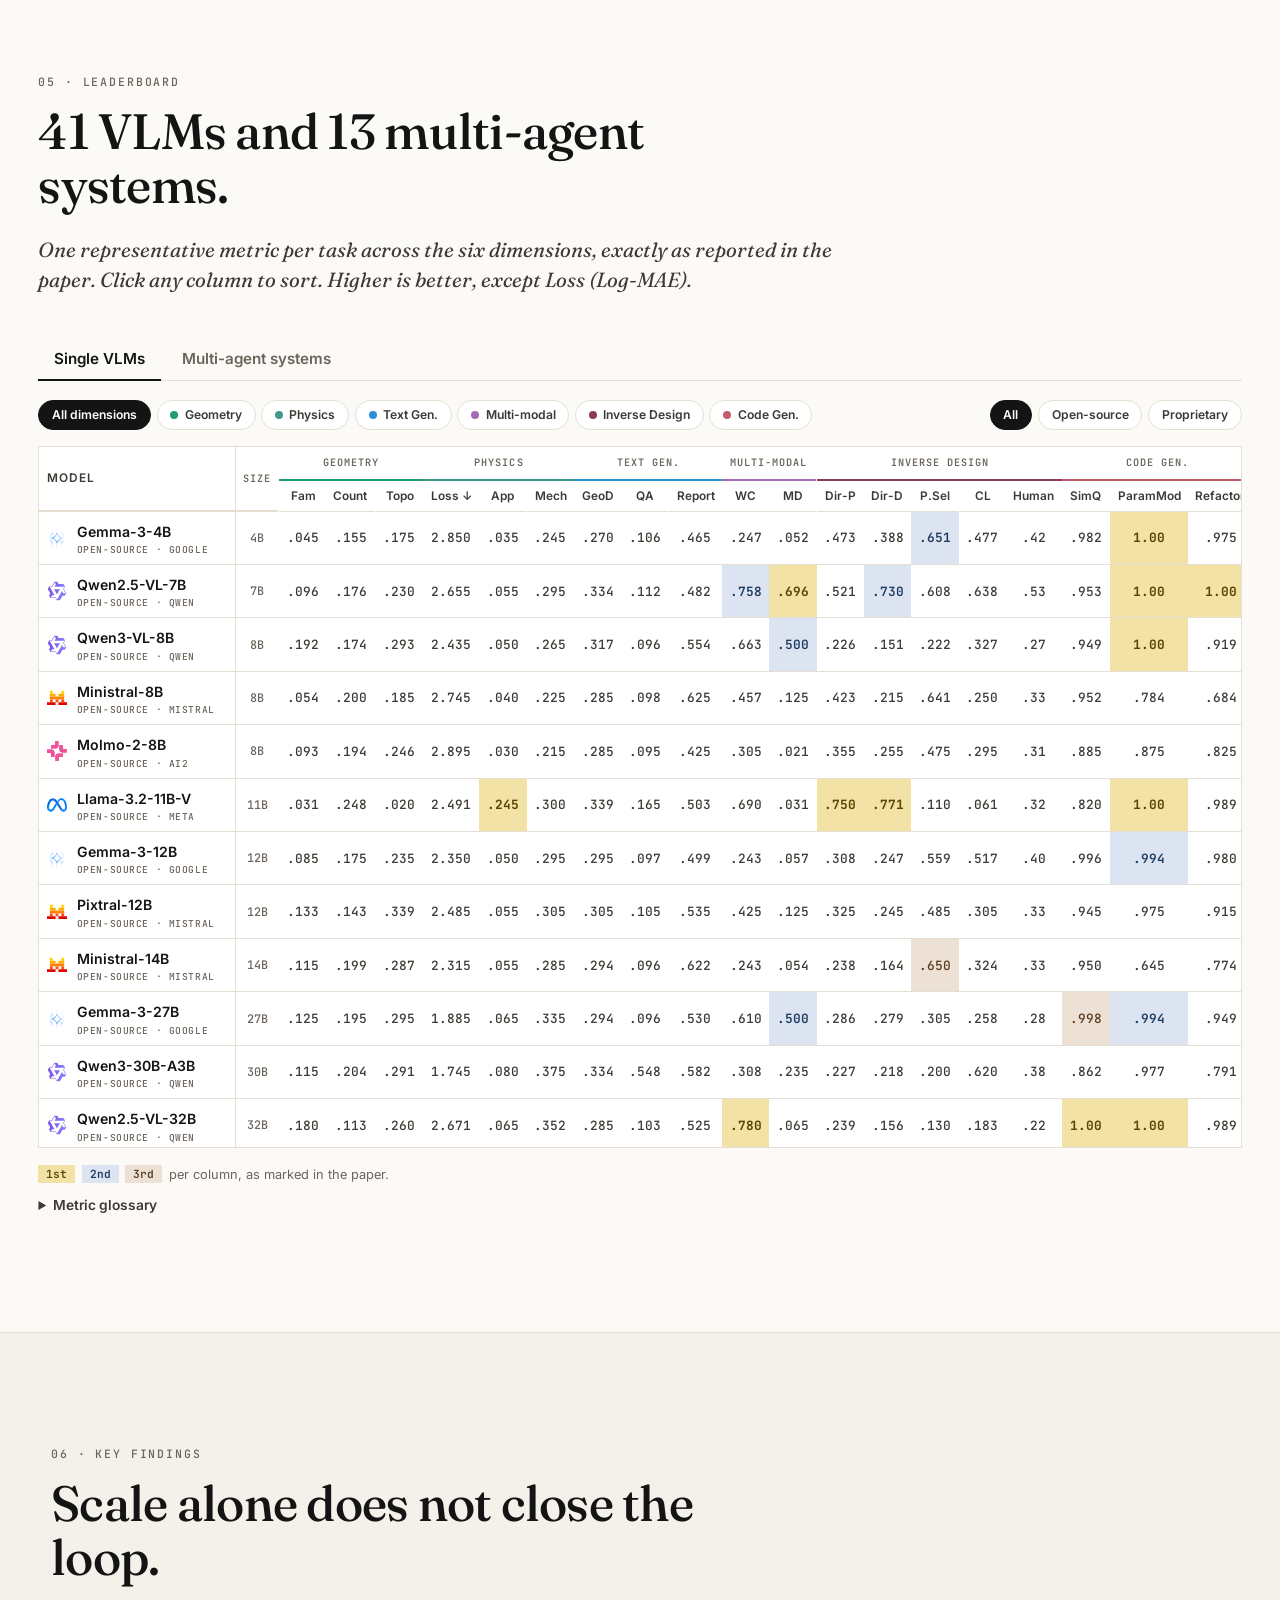
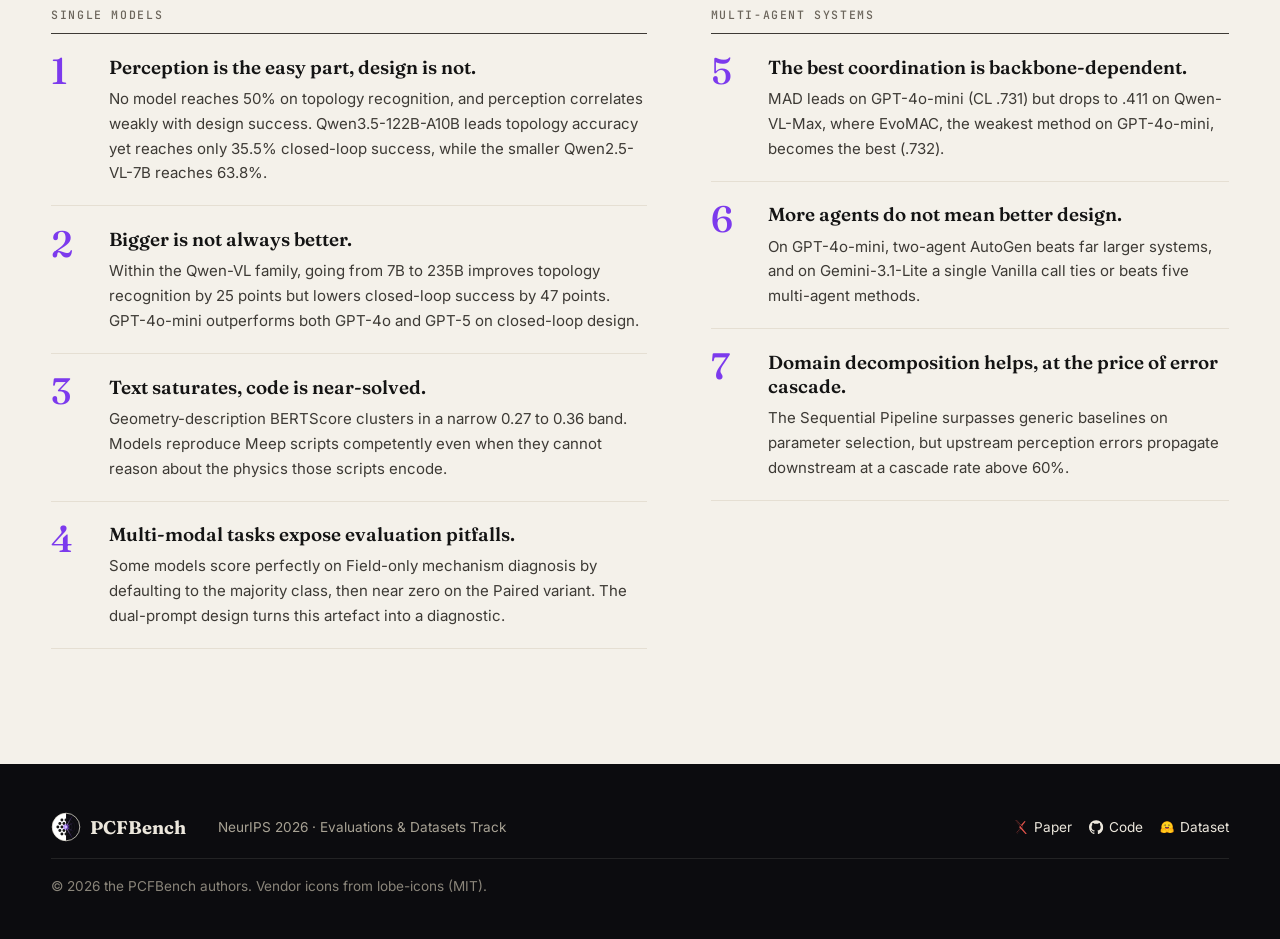
==== commit 8f3c436e: "Use the yellow Hugging Face logo and add a leaderboard icon to the hero links" ====
--- a/index.html
+++ b/index.html
@@ -25,7 +25,7 @@
   <script>document.documentElement.classList.add("js")</script>
 </head>
 <body>
-<svg width="0" height="0" style="position:absolute" aria-hidden="true" focusable="false"><symbol id="ico-arxiv" viewBox="0 0 24 24"><path d="M3.8423 0a1.0037 1.0037 0 0 0-.922.6078c-.1536.3687-.0438.6275.2938 1.1113l6.9185 8.3597-1.0223 1.1058a1.0393 1.0393 0 0 0 .003 1.4229l1.2292 1.3135-5.4391 6.4444c-.2803.299-.4538.823-.2971 1.1986a1.0253 1.0253 0 0 0 .9585.635.9133.9133 0 0 0 .6891-.3405l5.783-6.126 7.4902 8.0051a.8527.8527 0 0 0 .6835.2597.9575.9575 0 0 0 .8777-.6138c.1577-.377-.017-.7502-.306-1.1407l-7.0518-8.3418 1.0632-1.13a.9626.9626 0 0 0 .0089-1.3165L4.6336.4639s-.3733-.4535-.768-.463zm0 .272h.0166c.2179.0052.4874.2715.5644.3639l.005.006.0052.0055 10.169 10.9905a.6915.6915 0 0 1-.0072.945l-1.0666 1.133-1.4982-1.7724-8.5994-10.39c-.3286-.472-.352-.6183-.2592-.841a.7307.7307 0 0 1 .6704-.4401Zm14.341 1.5701a.877.877 0 0 0-.6554.2418l-5.6962 6.1584 1.6944 1.8319 5.3089-6.5138c.3251-.4335.479-.6603.3247-1.0292a1.1205 1.1205 0 0 0-.9763-.689zm-7.6557 12.2823 1.3186 1.4135-5.7864 6.1295a.6494.6494 0 0 1-.4959.26.7516.7516 0 0 1-.706-.4669c-.1119-.2682.0359-.6864.2442-.9083l.0051-.0055.0047-.0055z"/></symbol><symbol id="ico-github" viewBox="0 0 24 24"><path d="M12 .297c-6.63 0-12 5.373-12 12 0 5.303 3.438 9.8 8.205 11.385.6.113.82-.258.82-.577 0-.285-.01-1.04-.015-2.04-3.338.724-4.042-1.61-4.042-1.61C4.422 18.07 3.633 17.7 3.633 17.7c-1.087-.744.084-.729.084-.729 1.205.084 1.838 1.236 1.838 1.236 1.07 1.835 2.809 1.305 3.495.998.108-.776.417-1.305.76-1.605-2.665-.3-5.466-1.332-5.466-5.93 0-1.31.465-2.38 1.235-3.22-.135-.303-.54-1.523.105-3.176 0 0 1.005-.322 3.3 1.23.96-.267 1.98-.399 3-.405 1.02.006 2.04.138 3 .405 2.28-1.552 3.285-1.23 3.285-1.23.645 1.653.24 2.873.12 3.176.765.84 1.23 1.91 1.23 3.22 0 4.61-2.805 5.625-5.475 5.92.42.36.81 1.096.81 2.22 0 1.606-.015 2.896-.015 3.286 0 .315.21.69.825.57C20.565 22.092 24 17.592 24 12.297c0-6.627-5.373-12-12-12"/></symbol><symbol id="ico-huggingface" viewBox="0 0 24 24"><path d="M1.4446 11.5059c0 1.1021.1673 2.1585.4847 3.1563-.0378-.0028-.0691-.0058-.1058-.0058-.4209 0-.8015.16-1.0704.4512-.3454.3737-.4984.8335-.4316 1.293a1.576 1.576 0 0 0 .2148.5978c-.2319.1864-.4018.4456-.4844.7578-.0646.2448-.131.7543.2149 1.2794a1.4552 1.4552 0 0 0-.0625.1055c-.208.3923-.2207.8372-.0371 1.25.2783.6258.9696 1.1175 2.3126 1.6467.8356.3292 1.5988.5411 1.6056.543 1.1046.2847 2.104.4277 2.969.4277 1.4173 0 2.4754-.3849 3.1525-1.1446 1.538.2651 2.791.1403 3.592.006.6773.7555 1.7332 1.1387 3.1467 1.1387.8649 0 1.8643-.143 2.969-.4278.0068-.0019.77-.2138 1.6056-.543 1.343-.5292 2.0343-1.0208 2.3126-1.6466.1836-.4129.171-.8577-.037-1.25a1.4685 1.4685 0 0 0-.0626-.1056c.346-.525.2795-1.0346.2149-1.2793-.0826-.3122-.2525-.5714-.4844-.7579.11-.1816.1831-.3788.2148-.5977.0669-.4595-.0862-.9193-.4316-1.293-.2688-.2913-.6495-.4513-1.0704-.4513-.0209 0-.0376.0008-.0588.0018.3162-.9966.4846-2.0518.4846-3.1523 0-5.807-4.7362-10.5144-10.5789-10.5144-5.8426 0-10.5788 4.7073-10.5788 10.5144Zm10.5788-9.4831c5.2727 0 9.5476 4.246 9.5476 9.483a9.4201 9.4201 0 0 1-.2696 2.2365c-.0039-.0047-.0079-.011-.0117-.0156-.274-.3255-.6679-.5059-1.1075-.5059-.352 0-.714.1155-1.0763.3438-.2403.1517-.5058.422-.7793.7598-.2534-.3492-.608-.5832-1.0137-.6465a1.5174 1.5174 0 0 0-.2344-.0176c-.9263 0-1.4828.7993-1.6935 1.5177-.1046.2426-.6065 1.3482-1.3614 2.0978-1.1681 1.1601-1.4458 2.3534-.8396 3.6382-.843.1029-1.5836.0927-2.365-.006.5906-1.212.3626-2.4388-.8426-3.6322-.755-.7496-1.2568-1.8552-1.3614-2.0978-.2107-.7184-.7673-1.5177-1.6935-1.5177-.078 0-.1568.0054-.2344.0176-.4057.0633-.7604.2973-1.0137.6465-.2735-.3379-.539-.6081-.7794-.7598-.3622-.2283-.7243-.3438-1.0762-.3438-.4266 0-.8094.171-1.0821.4786a9.4208 9.4208 0 0 1-.2598-2.1936c0-5.237 4.2749-9.483 9.5475-9.483zM8.6443 7.0036c-.4838.0043-.9503.2667-1.1934.7227-.3536.6633-.1006 1.4873.5645 1.84.351.1862.4883-.5261.836-.6485.3107-.1095.841.399 1.0078.086.3536-.6634.1025-1.4874-.5625-1.84a1.3659 1.3659 0 0 0-.6524-.1602Zm6.8403 0c-.2199-.002-.4426.05-.6504.1602-.665.3526-.9181 1.1766-.5645 1.84.1669.313.6971-.1955 1.0079-.086.3476.1224.4867.8347.838.6485.6649-.3527.916-1.1767.5624-1.84-.243-.456-.7096-.7184-1.1934-.7227Zm-9.7565 1.418a.8768.8768 0 0 0-.877.877c0 .4846.3925.877.877.877a.8768.8768 0 0 0 .877-.877.8768.8768 0 0 0-.877-.877zm12.6434 0c-.4845 0-.879.3925-.879.877 0 .4846.3945.877.879.877a.8768.8768 0 0 0 .877-.877.8768.8768 0 0 0-.877-.877zM8.7927 11.459c-.179-.003-.2793.1107-.2793.416 0 .8097.3874 2.125 1.4279 2.924.207-.7123 1.3453-1.2832 1.5079-1.2012.2315.1167.2191.4417.6074.7266.3884-.285.374-.6098.6056-.7266.1627-.082 1.3009.4889 1.5079 1.2012 1.0404-.799 1.4278-2.1144 1.4278-2.924 0-1.2212-1.583.6402-3.5413.6485-1.4686-.0061-2.7266-1.0558-3.2639-1.0645zM4.312 14.4768c.5792.365 1.6964 2.2751 2.1056 3.0177.1371.2488.371.3536.582.3536.4188 0 .7465-.4138.0391-.9395-1.0636-.791-.6914-2.0846-.1836-2.1642a.4302.4302 0 0 1 .0664-.004c.4616 0 .666.7892.666.7892s.5959 1.4898 1.6213 2.508c.942.9356 1.062 1.703.4961 2.6661-.0164-.004-.0159.0236-.1484.2149-.1853.2673-.4322.4688-.7188.6152-.5062.2269-1.1397.2696-1.7833.2696-1.037 0-2.1017-.1824-2.6975-.336-.0293-.0075-3.6505-.9567-3.1916-1.8224.0771-.1454.2033-.2031.3633-.2031.6463 0 1.823.9551 2.3283.9551.113 0 .196-.0865.2285-.2031.2249-.8045-3.2787-1.0522-2.9846-2.1642.0519-.1967.193-.2757.3907-.2754.854 0 2.7704 1.4923 3.172 1.4923.0307 0 .0525-.0085.0645-.0274.2012-.3227.1096-.5865-1.3087-1.4395-1.4182-.8533-2.4315-1.329-1.8653-1.9416.0651-.0707.1574-.1015.2695-.1015.8611.0002 2.8948 1.84 2.8948 1.84s.5487.5683.8809.5683c.0762 0 .1416-.0315.1855-.1054.2355-.3946-2.1858-2.2183-2.3224-2.971-.0926-.51.0641-.7676.3555-.7676-.0006.008.1701-.0285.4942.1759zm16.2257.5918c-.1366.7526-2.5579 2.5764-2.3224 2.9709.044.074.1092.1055.1855.1055.3321 0 .881-.5684.881-.5684s2.0336-1.8397 2.8947-1.84c.1121 0 .2044.0308.2695.1016.5662.6125-.447 1.0882-1.8653 1.9415-1.4183.853-1.51 1.1168-1.3087 1.4396.012.0188.0337.0273.0644.0273.4016 0 2.3181-1.4923 3.1721-1.4923.1977-.0002.3388.0787.3907.2754.294 1.112-3.2095 1.3597-2.9846 2.1642.0325.1166.1156.2032.2285.2032.5054 0 1.682-.9552 2.3283-.9552.16 0 .2862.0577.3633.2032.459.8656-3.1623 1.8149-3.1916 1.8224-.5958.1535-1.6605.336-2.6975.336-.6351 0-1.261-.0409-1.7638-.2599-.2949-.1472-.5488-.3516-.7383-.625-.0411-.0682-.1026-.1476-.1426-.205-.5726-.9679-.455-1.7371.4903-2.676 1.0254-1.0182 1.6212-2.508 1.6212-2.508s.2044-.7891.666-.7891a.4318.4318 0 0 1 .0665.0039c.5078.0796.88 1.3732-.1836 2.1642-.7074.5257-.3797.9395.039.9395.211 0 .445-.1047.5821-.3535.4092-.7426 1.5264-2.6527 2.1056-3.0178.5588-.3524.99-.1816.8497.5918z"/></symbol></svg>
+<svg width="0" height="0" style="position:absolute" aria-hidden="true" focusable="false"><symbol id="ico-arxiv" viewBox="0 0 24 24"><path d="M3.8423 0a1.0037 1.0037 0 0 0-.922.6078c-.1536.3687-.0438.6275.2938 1.1113l6.9185 8.3597-1.0223 1.1058a1.0393 1.0393 0 0 0 .003 1.4229l1.2292 1.3135-5.4391 6.4444c-.2803.299-.4538.823-.2971 1.1986a1.0253 1.0253 0 0 0 .9585.635.9133.9133 0 0 0 .6891-.3405l5.783-6.126 7.4902 8.0051a.8527.8527 0 0 0 .6835.2597.9575.9575 0 0 0 .8777-.6138c.1577-.377-.017-.7502-.306-1.1407l-7.0518-8.3418 1.0632-1.13a.9626.9626 0 0 0 .0089-1.3165L4.6336.4639s-.3733-.4535-.768-.463zm0 .272h.0166c.2179.0052.4874.2715.5644.3639l.005.006.0052.0055 10.169 10.9905a.6915.6915 0 0 1-.0072.945l-1.0666 1.133-1.4982-1.7724-8.5994-10.39c-.3286-.472-.352-.6183-.2592-.841a.7307.7307 0 0 1 .6704-.4401Zm14.341 1.5701a.877.877 0 0 0-.6554.2418l-5.6962 6.1584 1.6944 1.8319 5.3089-6.5138c.3251-.4335.479-.6603.3247-1.0292a1.1205 1.1205 0 0 0-.9763-.689zm-7.6557 12.2823 1.3186 1.4135-5.7864 6.1295a.6494.6494 0 0 1-.4959.26.7516.7516 0 0 1-.706-.4669c-.1119-.2682.0359-.6864.2442-.9083l.0051-.0055.0047-.0055z"/></symbol><symbol id="ico-github" viewBox="0 0 24 24"><path d="M12 .297c-6.63 0-12 5.373-12 12 0 5.303 3.438 9.8 8.205 11.385.6.113.82-.258.82-.577 0-.285-.01-1.04-.015-2.04-3.338.724-4.042-1.61-4.042-1.61C4.422 18.07 3.633 17.7 3.633 17.7c-1.087-.744.084-.729.084-.729 1.205.084 1.838 1.236 1.838 1.236 1.07 1.835 2.809 1.305 3.495.998.108-.776.417-1.305.76-1.605-2.665-.3-5.466-1.332-5.466-5.93 0-1.31.465-2.38 1.235-3.22-.135-.303-.54-1.523.105-3.176 0 0 1.005-.322 3.3 1.23.96-.267 1.98-.399 3-.405 1.02.006 2.04.138 3 .405 2.28-1.552 3.285-1.23 3.285-1.23.645 1.653.24 2.873.12 3.176.765.84 1.23 1.91 1.23 3.22 0 4.61-2.805 5.625-5.475 5.92.42.36.81 1.096.81 2.22 0 1.606-.015 2.896-.015 3.286 0 .315.21.69.825.57C20.565 22.092 24 17.592 24 12.297c0-6.627-5.373-12-12-12"/></symbol><symbol id="ico-huggingface" viewBox="0 0 24 24"><path d="M2.25 11.535c0-3.407 1.847-6.554 4.844-8.258a9.822 9.822 0 019.687 0c2.997 1.704 4.844 4.851 4.844 8.258 0 5.266-4.337 9.535-9.687 9.535S2.25 16.8 2.25 11.535z" fill="#FF9D0B"/><path d="M11.938 20.086c4.797 0 8.687-3.829 8.687-8.551 0-4.722-3.89-8.55-8.687-8.55-4.798 0-8.688 3.828-8.688 8.55 0 4.722 3.89 8.55 8.688 8.55z" fill="#FFD21E"/><path d="M11.875 15.113c2.457 0 3.25-2.156 3.25-3.263 0-.576-.393-.394-1.023-.089-.582.283-1.365.675-2.224.675-1.798 0-3.25-1.693-3.25-.586 0 1.107.79 3.263 3.25 3.263h-.003z" fill="#FF323D"/><path d="M14.76 9.21c.32.108.445.753.767.585.447-.233.707-.708.659-1.204a1.235 1.235 0 00-.879-1.059 1.262 1.262 0 00-1.33.394c-.322.384-.377.92-.14 1.36.153.283.638-.177.925-.079l-.002.003zm-5.887 0c-.32.108-.448.753-.768.585a1.226 1.226 0 01-.658-1.204c.048-.495.395-.913.878-1.059a1.262 1.262 0 011.33.394c.322.384.377.92.14 1.36-.152.283-.64-.177-.925-.079l.003.003zm1.12 5.34a2.166 2.166 0 011.325-1.106c.07-.02.144.06.219.171l.192.306c.069.1.139.175.209.175.074 0 .15-.074.223-.172l.205-.302c.08-.11.157-.188.234-.165.537.168.986.536 1.25 1.026.932-.724 1.275-1.905 1.275-2.633 0-.508-.306-.426-.81-.19l-.616.296c-.52.24-1.148.48-1.824.48-.676 0-1.302-.24-1.823-.48l-.589-.283c-.52-.248-.838-.342-.838.177 0 .703.32 1.831 1.187 2.56l.18.14z" fill="#3A3B45"/><path d="M17.812 10.366a.806.806 0 00.813-.8c0-.441-.364-.8-.813-.8a.806.806 0 00-.812.8c0 .442.364.8.812.8zm-11.624 0a.806.806 0 00.812-.8c0-.441-.364-.8-.812-.8a.806.806 0 00-.813.8c0 .442.364.8.813.8zM4.515 13.073c-.405 0-.765.162-1.017.46a1.455 1.455 0 00-.333.925 1.801 1.801 0 00-.485-.074c-.387 0-.737.146-.985.409a1.41 1.41 0 00-.2 1.722 1.302 1.302 0 00-.447.694c-.06.222-.12.69.2 1.166a1.267 1.267 0 00-.093 1.236c.238.533.81.958 1.89 1.405l.24.096c.768.3 1.473.492 1.478.494.89.243 1.808.375 2.732.394 1.465 0 2.513-.443 3.115-1.314.93-1.342.842-2.575-.274-3.763l-.151-.154c-.692-.684-1.155-1.69-1.25-1.912-.195-.655-.71-1.383-1.562-1.383-.46.007-.889.233-1.15.605-.25-.31-.495-.553-.715-.694a1.87 1.87 0 00-.993-.312zm14.97 0c.405 0 .767.162 1.017.46.216.262.333.588.333.925.158-.047.322-.071.487-.074.388 0 .738.146.985.409a1.41 1.41 0 01.2 1.722c.22.178.377.422.445.694.06.222.12.69-.2 1.166.244.37.279.836.093 1.236-.238.533-.81.958-1.889 1.405l-.239.096c-.77.3-1.475.492-1.48.494-.89.243-1.808.375-2.732.394-1.465 0-2.513-.443-3.115-1.314-.93-1.342-.842-2.575.274-3.763l.151-.154c.695-.684 1.157-1.69 1.252-1.912.195-.655.708-1.383 1.56-1.383.46.007.889.233 1.15.605.25-.31.495-.553.718-.694.244-.162.523-.265.814-.3l.176-.012z" fill="#FF9D0B"/><path d="M9.785 20.132c.688-.994.638-1.74-.305-2.667-.945-.928-1.495-2.288-1.495-2.288s-.205-.788-.672-.714c-.468.074-.81 1.25.17 1.971.977.721-.195 1.21-.573.534-.375-.677-1.405-2.416-1.94-2.751-.532-.332-.907-.148-.782.541.125.687 2.357 2.35 2.14 2.707-.218.362-.983-.42-.983-.42S2.953 14.9 2.43 15.46c-.52.558.398 1.026 1.7 1.803 1.308.778 1.41.985 1.225 1.28-.187.295-3.07-2.1-3.34-1.083-.27 1.011 2.943 1.304 2.745 2.006-.2.7-2.265-1.324-2.685-.537-.425.79 2.913 1.718 2.94 1.725 1.075.276 3.813.859 4.77-.522zm4.432 0c-.687-.994-.64-1.74.305-2.667.943-.928 1.493-2.288 1.493-2.288s.205-.788.675-.714c.465.074.807 1.25-.17 1.971-.98.721.195 1.21.57.534.377-.677 1.407-2.416 1.94-2.751.532-.332.91-.148.782.541-.125.687-2.355 2.35-2.137 2.707.215.362.98-.42.98-.42S21.05 14.9 21.57 15.46c.52.558-.395 1.026-1.7 1.803-1.308.778-1.408.985-1.225 1.28.187.295 3.07-2.1 3.34-1.083.27 1.011-2.94 1.304-2.743 2.006.2.7 2.263-1.324 2.685-.537.423.79-2.912 1.718-2.94 1.725-1.077.276-3.815.859-4.77-.522z" fill="#FFD21E"/></symbol><symbol id="ico-leaderboard" viewBox="0 0 24 24"><path d="M2 21V10h6v11zM9 21V3.5h6V21zM16 21v-7.5h6V21z"/></symbol></svg>
 <a class="skip" href="#overview">Skip to content</a>
 
 <!-- ============================== NAV ============================== -->
@@ -77,7 +77,7 @@
         <a href="https://arxiv.org/abs/2610.32485" target="_blank" rel="noopener"><svg class="ico ico-arxiv" aria-hidden="true"><use href="#ico-arxiv"/></svg>Paper <span aria-hidden="true">↗</span></a>
         <a href="https://github.com/shengchaochen82/PCF-Bench-Eval" target="_blank" rel="noopener"><svg class="ico" aria-hidden="true"><use href="#ico-github"/></svg>Code <span aria-hidden="true">↗</span></a>
         <a href="https://huggingface.co/datasets/PCF-Bench/PCF-Bench" target="_blank" rel="noopener"><svg class="ico" aria-hidden="true"><use href="#ico-huggingface"/></svg>Dataset <span aria-hidden="true">↗</span></a>
-        <a href="#leaderboard">Leaderboard <span aria-hidden="true">↓</span></a>
+        <a href="#leaderboard"><svg class="ico" aria-hidden="true"><use href="#ico-leaderboard"/></svg>Leaderboard <span aria-hidden="true">↓</span></a>
       </p>
     </div>
     <figure class="hero-fig loop" id="hero-loop" aria-label="Four real design loops from the PCFBench case study, each with the structure, the proposed edit and the re-simulated mode field">
